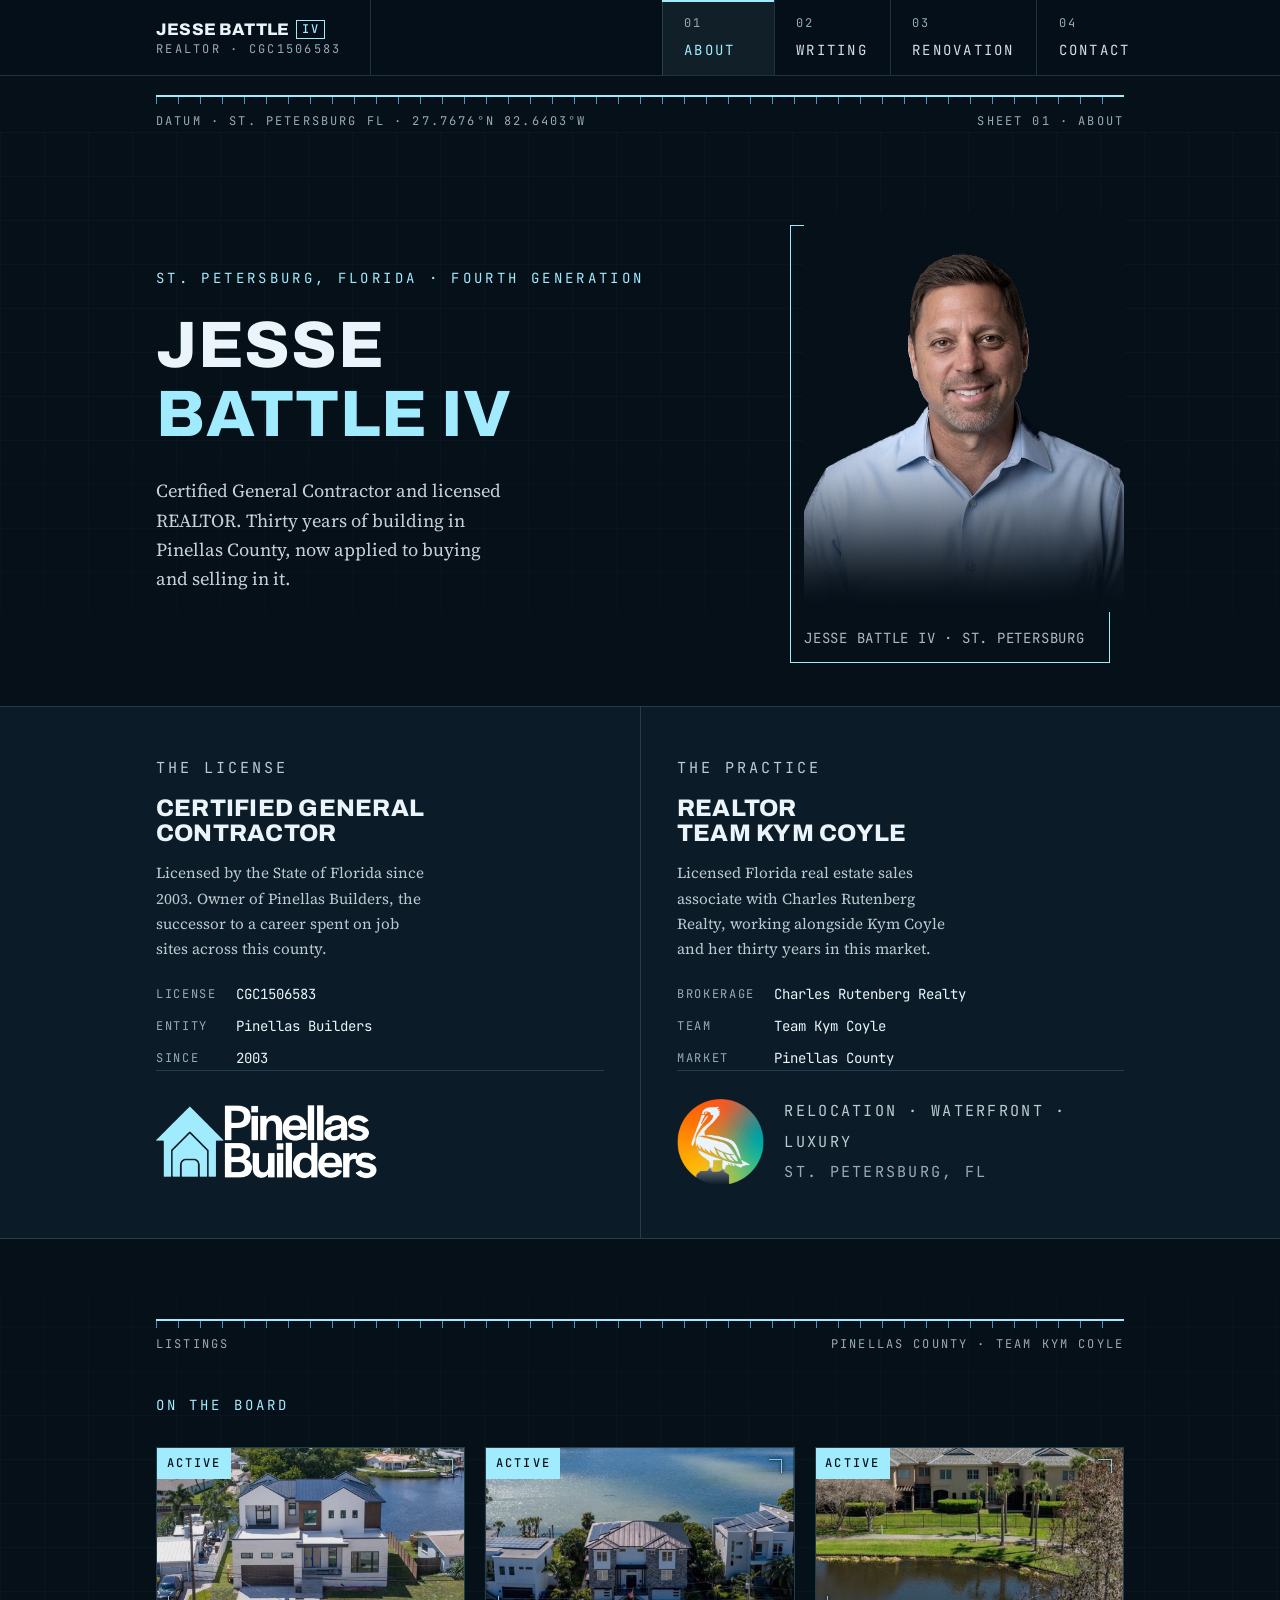
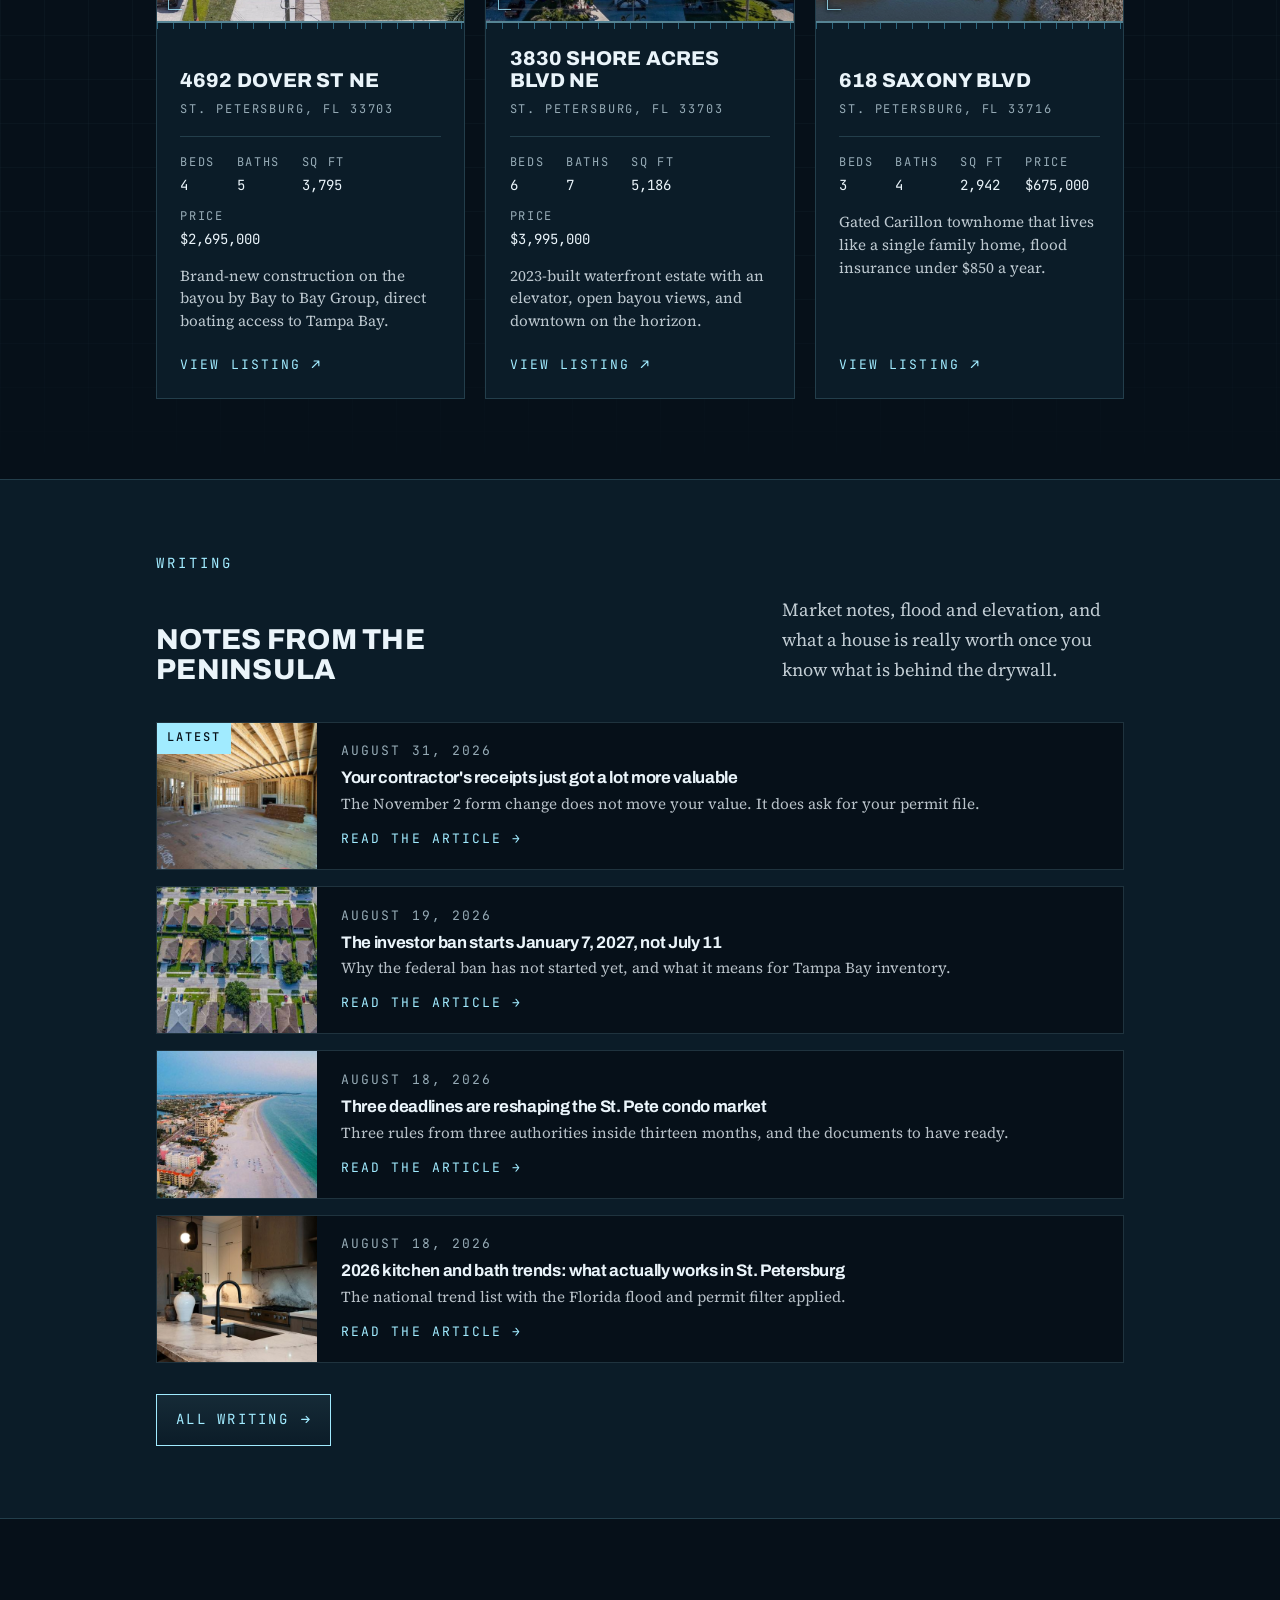
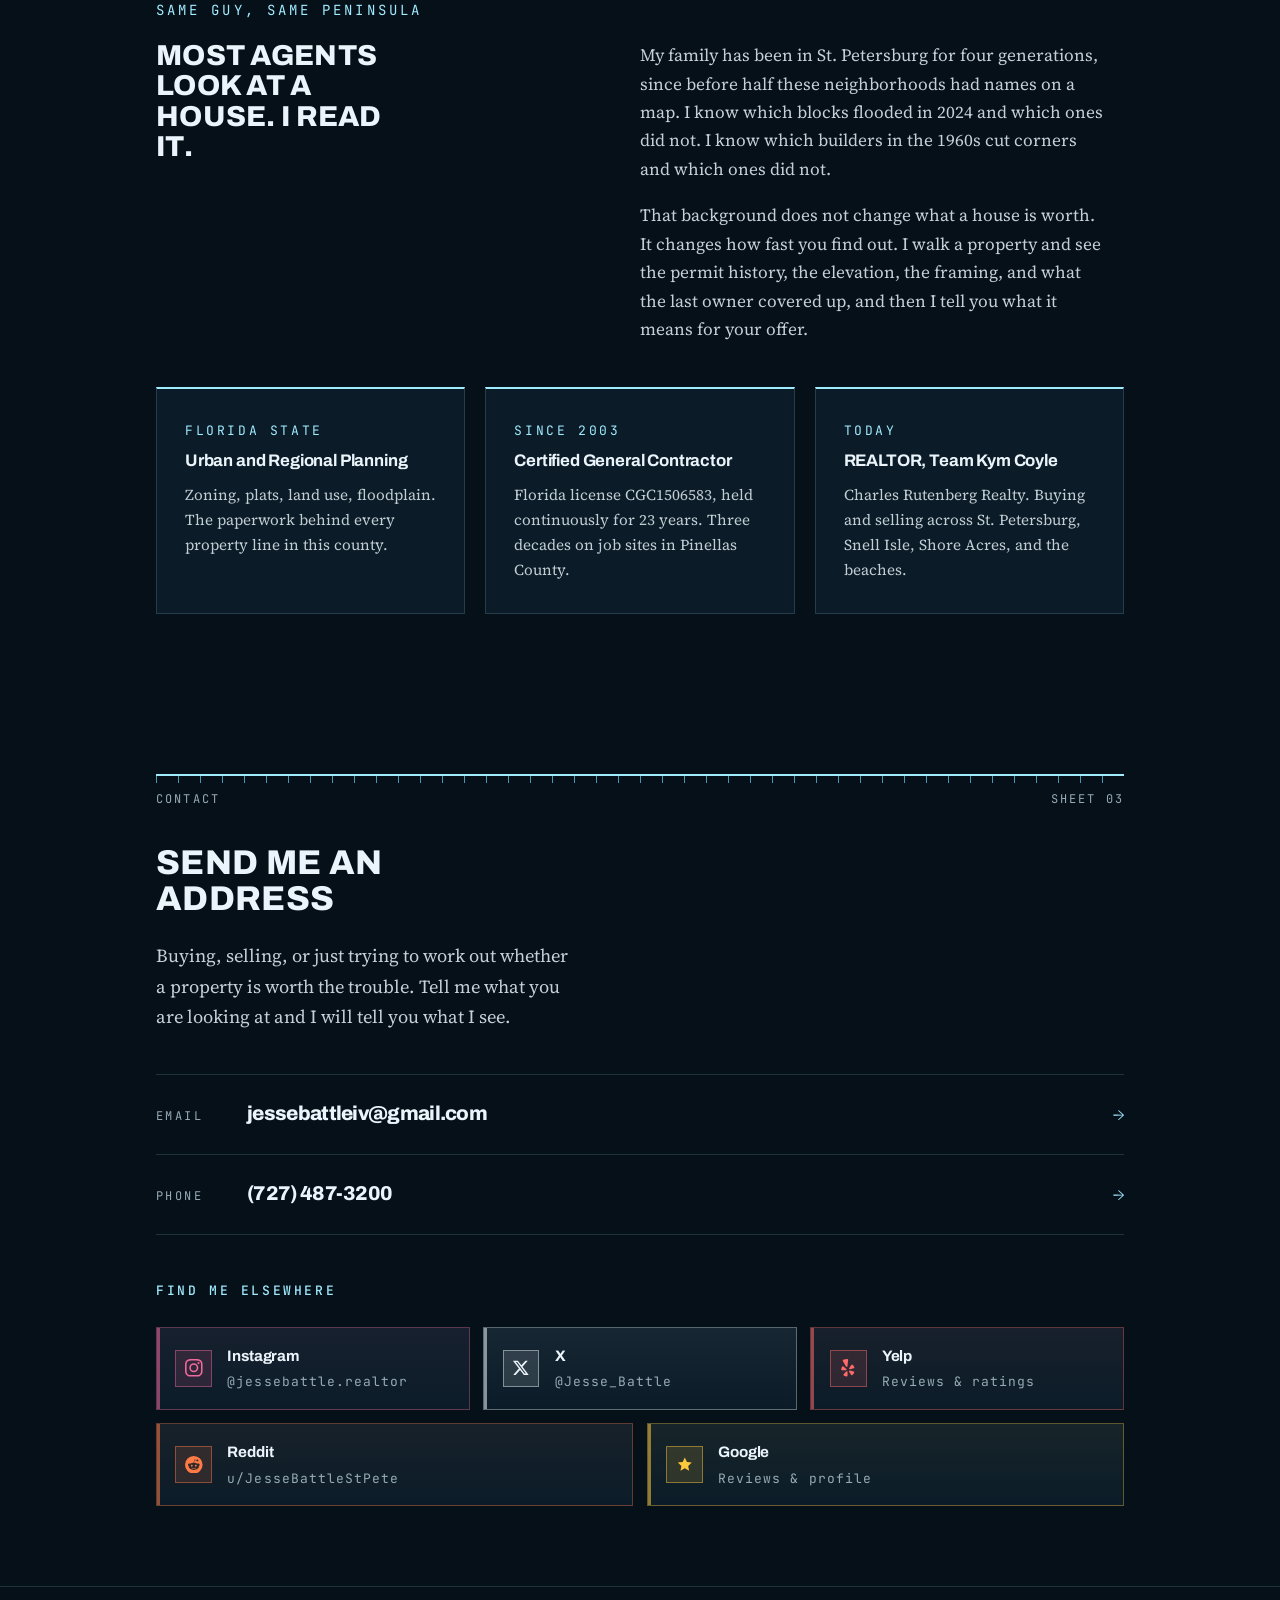
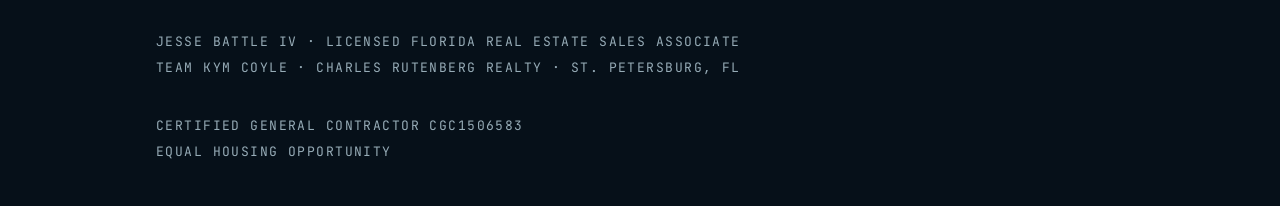
==== index.html @ a898dce4 "Structured data across the site, and a real outline on the renovation page Audit first. Before this:" ====
<!DOCTYPE html>
<html lang="en">
<head>
<meta charset="utf-8">
<meta name="viewport" content="width=device-width, initial-scale=1">
<title>Jesse Battle IV | St. Petersburg, Florida</title>
<meta name="description" content="Jesse Battle IV. Certified General Contractor CGC1506583 and licensed REALTOR with Team Kym Coyle at Charles Rutenberg Realty. Owner, Pinellas Builders. Fourth-generation St. Petersburg.">
<!-- Pinellas Builders house mark, wordmark dropped: it cannot read at 16px. -->
<link rel="icon" href="/favicon.ico" sizes="any">
<link rel="icon" type="image/png" href="/favicon-32.png" sizes="32x32">
<link rel="apple-touch-icon" href="/apple-touch-icon.png">
<link rel="preconnect" href="https://fonts.googleapis.com">
<link rel="preconnect" href="https://fonts.gstatic.com" crossorigin>
<link rel="stylesheet" href="style.css">
<link href="https://fonts.googleapis.com/css2?family=Archivo:wdth,wght@62..125,400..900&family=JetBrains+Mono:wght@400;500&family=Source+Serif+4:opsz,wght@8..60,400;8..60,600&display=swap" rel="stylesheet">
<link rel="canonical" href="https://jessebattle.com/">
<meta property="og:type" content="profile">
<meta property="og:title" content="Jesse Battle IV | St. Petersburg, Florida">
<meta property="og:description" content="Certified General Contractor CGC1506583 since 2003 and licensed REALTOR with Team Kym Coyle at Charles Rutenberg Realty. Fourth-generation St. Petersburg.">
<meta property="og:url" content="https://jessebattle.com/">
<meta property="og:image" content="https://jessebattle.com/social-home.jpg">
<meta name="twitter:card" content="summary_large_image">
<meta name="twitter:site" content="@Jesse_Battle">
<meta name="twitter:creator" content="@Jesse_Battle">
<meta name="twitter:title" content="Jesse Battle IV | St. Petersburg, Florida">
<meta name="twitter:description" content="Certified General Contractor CGC1506583 since 2003 and licensed REALTOR with Team Kym Coyle at Charles Rutenberg Realty. Fourth-generation St. Petersburg.">
<meta name="twitter:image" content="https://jessebattle.com/social-home.jpg">
<meta name="twitter:image:alt" content="Jesse Battle IV, smiling, in a light blue open-collar shirt against a plain grey studio backdrop.">
<script type="application/ld+json">
{
  "@context": "https://schema.org",
  "@graph": [
    {
      "@type": "Person",
      "@id": "https://jessebattle.com/#jesse",
      "name": "Jesse Battle IV",
      "jobTitle": [
        "REALTOR",
        "Certified General Contractor"
      ],
      "url": "https://jessebattle.com/",
      "image": "https://jessebattle.com/headshot.jpg",
      "email": "jessebattleiv@gmail.com",
      "telephone": "(727) 487-3200",
      "address": {
        "@type": "PostalAddress",
        "addressLocality": "St. Petersburg",
        "addressRegion": "FL",
        "addressCountry": "US"
      },
      "alumniOf": {
        "@type": "CollegeOrUniversity",
        "name": "Florida State University"
      },
      "hasCredential": {
        "@type": "EducationalOccupationalCredential",
        "credentialCategory": "Certified General Contractor",
        "identifier": "CGC1506583",
        "recognizedBy": {
          "@type": "GovernmentOrganization",
          "name": "Florida Department of Business and Professional Regulation"
        }
      },
      "worksFor": {
        "@id": "https://jessebattle.com/#practice"
      },
      "owns": {
        "@id": "https://jessebattle.com/#pinellasbuilders"
      },
      "sameAs": [
        "https://x.com/Jesse_Battle",
        "https://www.instagram.com/jessebattle.realtor/",
        "https://www.yelp.com/biz/jesse-battle-charles-rutenberg-realty-st-petersburg",
        "https://www.reddit.com/user/JesseBattleStPete/"
      ],
      "knowsAbout": [
        "Pinellas County residential real estate",
        "St. Petersburg Florida waterfront property",
        "FEMA flood zones and elevation certificates",
        "Florida floodplain ordinance and substantial improvement",
        "residential construction and permit history"
      ]
    },
    {
      "@type": "RealEstateAgent",
      "@id": "https://jessebattle.com/#practice",
      "name": "Team Kym Coyle at Charles Rutenberg Realty",
      "url": "https://kymcoyle.com/",
      "address": {
        "@type": "PostalAddress",
        "addressLocality": "St. Petersburg",
        "addressRegion": "FL",
        "addressCountry": "US"
      },
      "areaServed": [
        {
          "@type": "AdministrativeArea",
          "name": "Pinellas County, Florida"
        },
        {
          "@type": "City",
          "name": "St. Petersburg, Florida"
        },
        {
          "@type": "City",
          "name": "St. Pete Beach, Florida"
        }
      ],
      "employee": {
        "@id": "https://jessebattle.com/#jesse"
      }
    },
    {
      "@type": "GeneralContractor",
      "@id": "https://jessebattle.com/#pinellasbuilders",
      "name": "Pinellas Builders",
      "address": {
        "@type": "PostalAddress",
        "addressLocality": "St. Petersburg",
        "addressRegion": "FL",
        "addressCountry": "US"
      },
      "areaServed": [
        {
          "@type": "AdministrativeArea",
          "name": "Pinellas County, Florida"
        },
        {
          "@type": "City",
          "name": "St. Petersburg, Florida"
        },
        {
          "@type": "City",
          "name": "St. Pete Beach, Florida"
        }
      ],
      "founder": {
        "@id": "https://jessebattle.com/#jesse"
      }
    },
    {
      "@type": "WebSite",
      "@id": "https://jessebattle.com/#website",
      "url": "https://jessebattle.com/",
      "name": "Jesse Battle IV",
      "publisher": {
        "@id": "https://jessebattle.com/#jesse"
      },
      "inLanguage": "en-US"
    },
    {
      "@type": "BreadcrumbList",
      "itemListElement": [
        {
          "@type": "ListItem",
          "position": 1,
          "name": "Home",
          "item": "https://jessebattle.com/"
        }
      ]
    }
  ]
}
</script>
</head>
<body class="home">

<nav>
  <div class="wrap">
    <a class="tb-brand" href="/"><span class="nm">Jesse Battle<span class="iv">IV</span></span><span class="sub">REALTOR &middot; CGC1506583</span></a>
    <ul class="tb-links">
      <li><a href="/" aria-current="page"><span class="n">01</span><span class="t">About</span></a></li>
      <li><a href="/blog/"><span class="n">02</span><span class="t">Writing</span></a></li>
      <li><a href="/renovation"><span class="n">03</span><span class="t">Renovation</span></a></li>
      <li><a href="/#contact"><span class="n">04</span><span class="t">Contact</span></a></li>
    </ul>
  </div>
</nav>
<div class="wrap datum-strip"><div class="datum"></div>
  <div class="datum-lab"><span>Datum &middot; St. Petersburg FL &middot; 27.7676&deg;N 82.6403&deg;W</span><span>Sheet 01 &middot; About</span></div>
</div>

<header id="top">
  <div class="grid-bg"></div>

  <div class="wrap">
    <div>
      <p class="eyebrow">St. Petersburg, Florida &middot; Fourth Generation</p>
      <h1>Jesse<span class="last">Battle IV</span></h1>
      <p class="kicker">Certified General Contractor and licensed REALTOR. Thirty years of building in Pinellas County, now applied to buying and selling in it.</p>
    </div>

    <!-- HEADSHOT: drop headshot.jpg in this folder -->
    <figure class="portrait">
      <img src="headshot.jpg" alt="Jesse Battle IV">
      <figcaption>Jesse Battle IV &middot; St. Petersburg</figcaption>
    </figure>
  </div>
</header>

<div class="hats">
  <div class="wrap">

    <div class="hat">
      <p class="hat-num">The License</p>
      <h2>Certified General<br>Contractor</h2>
      <p>Licensed by the State of Florida since 2003. Owner of Pinellas Builders, the successor to a career spent on job sites across this county.</p>
      <dl>
        <dt>License</dt><dd>CGC1506583</dd>
        <dt>Entity</dt><dd>Pinellas Builders</dd>
        <dt>Since</dt><dd>2003</dd>
      </dl>
      <div class="entity-mark">
        <img src="pb-logo.png" alt="Pinellas Builders">
      </div>
    </div>

    <div class="hat">
      <p class="hat-num">The Practice</p>
      <h2>REALTOR<br>Team Kym Coyle</h2>
      <p>Licensed Florida real estate sales associate with Charles Rutenberg Realty, working alongside Kym Coyle and her thirty years in this market.</p>
      <dl>
        <dt>Brokerage</dt><dd>Charles Rutenberg Realty</dd>
        <dt>Team</dt><dd>Team Kym Coyle</dd>
        <dt>Market</dt><dd>Pinellas County</dd>
      </dl>
      <div class="practice-mark">
        <img src="pelican.png" alt="Jesse Battle IV, St. Petersburg real estate">
        <p class="specialties">
          <span>Relocation &middot; Waterfront &middot; Luxury</span>
          <span>St. Petersburg, FL</span>
        </p>
      </div>
    </div>

  </div>
</div>

<section id="listings">
  <div class="board-bg" aria-hidden="true"></div>
  <div class="wrap">
    <div class="datum"></div>
    <div class="datum-lab"><span>Listings</span><span>Pinellas County &middot; Team Kym Coyle</span></div>

    <p class="sec-label">On the Board</p>

    <!-- ===== FEATURED LISTINGS. Status tag per sheet: st-active / st-pending / st-sold. ===== -->
    <ul class="sheet-row">
      <li>
        <a class="sheet" href="https://kymcoyle.com/properties/4692-dover-st-ne-st-petersburg-fl-us-33703-mfrtb8493836" target="_blank" rel="noopener noreferrer">
          <div class="sheet-shot">
            <span class="sheet-status st-active">Active</span>
            <img src="img/listings/dover.jpg" width="1024" height="576" alt="Aerial view of a new two-story white and wood home on a St. Petersburg bayou canal" loading="lazy" decoding="async">
          </div>
          <div class="sheet-datum" aria-hidden="true"></div>
          <div class="sheet-body">
            <h4 class="sheet-addr">4692 Dover St NE</h4>
            <p class="sheet-city">St. Petersburg, FL 33703</p>
            <dl class="sheet-spec">
              <div><dt>Beds</dt><dd>4</dd></div>
              <div><dt>Baths</dt><dd>5</dd></div>
              <div><dt>Sq Ft</dt><dd>3,795</dd></div>
              <div><dt>Price</dt><dd>$2,695,000</dd></div>
            </dl>
            <p class="sheet-blurb">Brand-new construction on the bayou by Bay to Bay Group, direct boating access to Tampa Bay.</p>
            <span class="sheet-more">View Listing <svg class="ext" viewBox="0 0 16 16" aria-hidden="true" focusable="false"><path d="M6 3h7v7M13 3 3.5 12.5"/></svg><span class="vh">(opens on kymcoyle.com in a new tab)</span></span>
          </div>
        </a>
      </li>

      <li>
        <a class="sheet" href="https://kymcoyle.com/properties/3830-shore-acres-blvd-ne-st-petersburg-fl-us-33703-mfrtb8472930" target="_blank" rel="noopener noreferrer">
          <div class="sheet-shot">
            <span class="sheet-status st-active">Active</span>
            <img src="img/listings/shore-acres-blvd.jpg" width="1024" height="576" alt="Aerial view of a two-story waterfront home on the open bayou with the downtown St. Petersburg skyline behind it" loading="lazy" decoding="async">
          </div>
          <div class="sheet-datum" aria-hidden="true"></div>
          <div class="sheet-body">
            <h4 class="sheet-addr">3830 Shore Acres Blvd NE</h4>
            <p class="sheet-city">St. Petersburg, FL 33703</p>
            <dl class="sheet-spec">
              <div><dt>Beds</dt><dd>6</dd></div>
              <div><dt>Baths</dt><dd>7</dd></div>
              <div><dt>Sq Ft</dt><dd>5,186</dd></div>
              <div><dt>Price</dt><dd>$3,995,000</dd></div>
            </dl>
            <p class="sheet-blurb">2023-built waterfront estate with an elevator, open bayou views, and downtown on the horizon.</p>
            <span class="sheet-more">View Listing <svg class="ext" viewBox="0 0 16 16" aria-hidden="true" focusable="false"><path d="M6 3h7v7M13 3 3.5 12.5"/></svg><span class="vh">(opens on kymcoyle.com in a new tab)</span></span>
          </div>
        </a>
      </li>

      <li>
        <a class="sheet" href="https://kymcoyle.com/properties/648-saxony-blvd-st-petersburg-fl-us-33716-mfrtb8485666" target="_blank" rel="noopener noreferrer">
          <div class="sheet-shot">
            <span class="sheet-status st-active">Active</span>
            <img src="img/listings/saxony.jpg" width="1024" height="576" alt="Aerial view of tile-roofed townhomes in a gated Carillon community beside a lake with a fountain" loading="lazy" decoding="async">
          </div>
          <div class="sheet-datum" aria-hidden="true"></div>
          <div class="sheet-body">
            <!-- 618 is the correct street number, confirmed with the listing agent.
                 The 648 in the kymcoyle.com slug and page title is their typo; the
                 648 URL is the one that resolves, so the link keeps it on purpose.
                 Do not "fix" one to match the other. -->
            <h4 class="sheet-addr">618 Saxony Blvd</h4>
            <p class="sheet-city">St. Petersburg, FL 33716</p>
            <dl class="sheet-spec">
              <div><dt>Beds</dt><dd>3</dd></div>
              <div><dt>Baths</dt><dd>4</dd></div>
              <div><dt>Sq Ft</dt><dd>2,942</dd></div>
              <div><dt>Price</dt><dd>$675,000</dd></div>
            </dl>
            <p class="sheet-blurb">Gated Carillon townhome that lives like a single family home, flood insurance under $850 a year.</p>
            <span class="sheet-more">View Listing <svg class="ext" viewBox="0 0 16 16" aria-hidden="true" focusable="false"><path d="M6 3h7v7M13 3 3.5 12.5"/></svg><span class="vh">(opens on kymcoyle.com in a new tab)</span></span>
          </div>
        </a>
      </li>
    </ul>
    <!-- ===== END FEATURED LISTINGS ===== -->
  </div>
</section>

<div class="writing-feature">
  <section class="writing-sec">
    <div class="wrap">
      <p class="sec-label">Writing</p>
      <div class="writing-head">
        <h3>Notes from the peninsula</h3>
        <p class="deck">Market notes, flood and elevation, and what a house is really worth once you know what is behind the drywall.</p>
      </div>

      <!-- ===== FOUR MOST RECENT POSTS, NEWEST FIRST. See HOW-TO-POST.md ===== -->
      <ul class="post-strip">

        <li>
          <a class="compact-card" href="blog/2026-uad-3-6-appraisal-changes-pinellas">
            <div class="shot">
              <span class="badge">Latest</span>
              <img src="blog/img/thumb-uad-3-6-framing.jpg" width="480" height="384" alt="Interior framing of a home under construction with studs and floor joists exposed">
            </div>
            <div class="meta">
              <time datetime="2026-08-31">August 31, 2026</time>
              <h4>Your contractor's receipts just got a lot more valuable</h4>
              <p>The November 2 form change does not move your value. It does ask for your permit file.</p>
              <span class="more">Read the article &rarr;</span>
            </div>
          </a>
        </li>

        <li>
          <a class="compact-card" href="blog/2026-institutional-investor-ban-tampa-bay">
            <div class="shot">
              <img src="blog/img/thumb-florida-subdivision.jpg" width="480" height="384" alt="Aerial view of a Florida single-family subdivision">
            </div>
            <div class="meta">
              <time datetime="2026-08-19">August 19, 2026</time>
              <h4>The investor ban starts January 7, 2027, not July 11</h4>
              <p>Why the federal ban has not started yet, and what it means for Tampa Bay inventory.</p>
              <span class="more">Read the article &rarr;</span>
            </div>
          </a>
        </li>

        <li>
          <a class="compact-card" href="blog/2026-st-pete-condo-deadlines">
            <div class="shot">
              <img src="blog/img/thumb-st-pete-beach-condos.jpg" width="480" height="384" alt="Condominium buildings along St. Pete Beach at dusk">
            </div>
            <div class="meta">
              <time datetime="2026-08-18">August 18, 2026</time>
              <h4>Three deadlines are reshaping the St. Pete condo market</h4>
              <p>Three rules from three authorities inside thirteen months, and the documents to have ready.</p>
              <span class="more">Read the article &rarr;</span>
            </div>
          </a>
        </li>

        <li>
          <a class="compact-card" href="blog/2026-kitchen-bath-trends-st-pete">
            <div class="shot">
              <img src="blog/img/thumb-quartzite-kitchen.jpg" width="480" height="384" alt="Quartzite island and full-height backsplash in a white oak kitchen">
            </div>
            <div class="meta">
              <time datetime="2026-08-18">August 18, 2026</time>
              <h4>2026 kitchen and bath trends: what actually works in St. Petersburg</h4>
              <p>The national trend list with the Florida flood and permit filter applied.</p>
              <span class="more">Read the article &rarr;</span>
            </div>
          </a>
        </li>

      </ul>
      <!-- ===== END POST STRIP ===== -->

      <a class="writing-btn" href="blog/">
        All Writing
        <svg class="arw" viewBox="0 0 16 16" aria-hidden="true" focusable="false"><path d="M2.5 8h11M9 3.5 13.5 8 9 12.5"/></svg>
      </a>
    </div>
  </section>
</div>

<section id="story">
  <div class="wrap">
    <p class="sec-label">Same Guy, Same Peninsula</p>
    <div class="story-grid">
      <h3 class="big">Most agents look at a house. I read it.</h3>
      <div class="body-col">
      <p>My family has been in St. Petersburg for four generations, since before half these neighborhoods had names on a map. I know which blocks flooded in 2024 and which ones did not. I know which builders in the 1960s cut corners and which ones did not.</p>
      <p>That background does not change what a house is worth. It changes how fast you find out. I walk a property and see the permit history, the elevation, the framing, and what the last owner covered up, and then I tell you what it means for your offer.</p>
      </div>
    </div>

    <div class="creds">

      <div class="cred-card">
        <span class="yr">Florida State</span>
        <h4>Urban and Regional Planning</h4>
        <p>Zoning, plats, land use, floodplain. The paperwork behind every property line in this county.</p>
      </div>

      <div class="cred-card">
        <span class="yr">Since 2003</span>
        <h4>Certified General Contractor</h4>
        <p>Florida license CGC1506583, held continuously for 23 years. Three decades on job sites in Pinellas County.</p>
      </div>

      <div class="cred-card">
        <span class="yr">Today</span>
        <h4>REALTOR, Team Kym Coyle</h4>
        <p>Charles Rutenberg Realty. Buying and selling across St. Petersburg, Snell Isle, Shore Acres, and the beaches.</p>
      </div>

    </div>
  </div>
</section>

<section id="contact">
  <div class="wrap">
    <div class="datum"></div>
    <div class="datum-lab"><span>Contact</span><span>Sheet 03</span></div>

    <h2 class="close-h">Send me an address</h2>
    <p class="close-deck">Buying, selling, or just trying to work out whether a property is worth the
    trouble. Tell me what you are looking at and I will tell you what I see.</p>

    <div class="contact-stations">
      <a class="station" href="mailto:jessebattleiv@gmail.com">
        <span class="lab">Email</span><span class="val">jessebattleiv@gmail.com</span><span class="arw">&rarr;</span>
      </a>
      <a class="station" href="tel:+17274873200">
        <span class="lab">Phone</span><span class="val">(727) 487-3200</span><span class="arw">&rarr;</span>
      </a>
    </div>

    <h3 class="soc-h">Find me elsewhere</h3>
    <div class="social-grid">
        <a class="slink s-ig" href="https://www.instagram.com/jessebattle.realtor/" target="_blank" rel="me noopener">
          <span class="sicon"><svg viewBox="0 0 24 24" aria-hidden="true"><path d="M12 2.16c3.2 0 3.58.01 4.85.07 1.17.05 1.8.25 2.23.41.56.22.96.48 1.38.9.42.42.68.82.9 1.38.16.42.36 1.06.41 2.23.06 1.27.07 1.65.07 4.85s-.01 3.58-.07 4.85c-.05 1.17-.25 1.8-.41 2.23-.22.56-.48.96-.9 1.38-.42.42-.82.68-1.38.9-.42.16-1.06.36-2.23.41-1.27.06-1.65.07-4.85.07s-3.58-.01-4.85-.07c-1.17-.05-1.8-.25-2.23-.41-.56-.22-.96-.48-1.38-.9-.42-.42-.68-.82-.9-1.38-.16-.42-.36-1.06-.41-2.23C2.17 15.58 2.16 15.2 2.16 12s.01-3.58.07-4.85c.05-1.17.25-1.8.41-2.23.22-.56.48-.96.9-1.38.42-.42.82-.68 1.38-.9.42-.16 1.06-.36 2.23-.41C8.42 2.17 8.8 2.16 12 2.16M12 0C8.74 0 8.33.01 7.05.07 5.78.13 4.9.33 4.14.63c-.79.31-1.46.72-2.13 1.38C1.35 2.68.94 3.35.63 4.14.33 4.9.13 5.78.07 7.05.01 8.33 0 8.74 0 12s.01 3.67.07 4.95c.06 1.27.26 2.15.56 2.91.31.79.72 1.46 1.38 2.13.67.66 1.34 1.07 2.13 1.38.76.3 1.64.5 2.91.56C8.33 23.99 8.74 24 12 24s3.67-.01 4.95-.07c1.27-.06 2.15-.26 2.91-.56.79-.31 1.46-.72 2.13-1.38.66-.67 1.07-1.34 1.38-2.13.3-.76.5-1.64.56-2.91.06-1.28.07-1.69.07-4.95s-.01-3.67-.07-4.95c-.06-1.27-.26-2.15-.56-2.91-.31-.79-.72-1.46-1.38-2.13C21.32 1.35 20.65.94 19.86.63 19.1.33 18.22.13 16.95.07 15.67.01 15.26 0 12 0z"/><path d="M12 5.84A6.16 6.16 0 1 0 18.16 12 6.16 6.16 0 0 0 12 5.84zM12 16a4 4 0 1 1 4-4 4 4 0 0 1-4 4z"/><circle cx="18.41" cy="5.59" r="1.44"/></svg></span>
          <span class="stext"><strong>Instagram</strong><em>@jessebattle.realtor</em></span>
        </a>
        <a class="slink s-x" href="https://x.com/Jesse_Battle" target="_blank" rel="me noopener">
          <span class="sicon"><svg viewBox="0 0 24 24" aria-hidden="true"><path d="M18.24 2.25h3.31l-7.23 8.26 8.5 11.24h-6.65l-5.21-6.82-5.96 6.82H1.69l7.73-8.84L1.25 2.25h6.82l4.71 6.23zm-1.16 17.52h1.83L7.08 4.13H5.11z"/></svg></span>
          <span class="stext"><strong>X</strong><em>@Jesse_Battle</em></span>
        </a>
        <a class="slink s-yelp" href="https://www.yelp.com/biz/jesse-battle-charles-rutenberg-realty-st-petersburg" target="_blank" rel="me noopener">
          <span class="sicon"><svg viewBox="0 0 24 24" aria-hidden="true"><path d="M20.16 12.594l-4.995 1.433c-.96.276-1.74-.8-1.176-1.63l2.905-4.308a1.072 1.072 0 011.596-.206 9.194 9.194 0 012.364 3.252 1.073 1.073 0 01-.694 1.459zm-5.155 3.156l4.997 1.433c.63.181.94.9.65 1.489a9.208 9.208 0 01-2.373 3.248 1.073 1.073 0 01-1.596-.207l-2.9-4.312c-.564-.83.253-1.906 1.222-1.65zm-3.352 1.933l.005 5.198c0 .657-.577 1.163-1.225 1.074a9.196 9.196 0 01-3.848-1.398 1.073 1.073 0 01-.209-1.597l3.32-3.986c.66-.792 1.957-.324 1.957.709zM9.997 13.55c.83.563.353 1.86-.68 1.86l-5.199-.005a1.073 1.073 0 01-1.074-1.226 9.196 9.196 0 011.4-3.847 1.073 1.073 0 011.596-.208l3.957 3.426zM11.44.011c.657 0 1.163.577 1.074 1.225L11.51 9.79c-.145 1.06-1.575 1.32-2.087.38L5.29 2.62a1.073 1.073 0 01.484-1.522A15.32 15.32 0 0111.44.011z"/></svg></span>
          <span class="stext"><strong>Yelp</strong><em>Reviews &amp; ratings</em></span>
        </a>
        <a class="slink s-reddit" href="https://www.reddit.com/user/JesseBattleStPete/" target="_blank" rel="me noopener">
          <span class="sicon"><svg viewBox="0 0 24 24" aria-hidden="true"><path d="M12 0A12 12 0 000 12a12 12 0 0012 12 12 12 0 0012-12A12 12 0 0012 0zm5.01 4.744c.688 0 1.25.561 1.25 1.249a1.25 1.25 0 01-2.498.056l-2.597-.547-.8 3.747c1.824.07 3.48.632 4.674 1.488.308-.309.73-.491 1.207-.491.968 0 1.754.786 1.754 1.754 0 .716-.435 1.333-1.01 1.614a3.111 3.111 0 01.042.52c0 2.694-3.13 4.87-6.993 4.87-3.865 0-6.994-2.176-6.994-4.87 0-.183.015-.366.043-.534A1.748 1.748 0 014.028 12c0-.968.786-1.754 1.754-1.754.463 0 .898.196 1.207.49 1.207-.883 2.878-1.43 4.744-1.487l.885-4.182a.342.342 0 01.14-.197.35.35 0 01.238-.042l2.906.617a1.214 1.214 0 011.108-.701zM9.25 12C8.561 12 8 12.562 8 13.25c0 .687.561 1.248 1.25 1.248.687 0 1.248-.561 1.248-1.249 0-.688-.561-1.249-1.249-1.249zm5.5 0c-.687 0-1.248.561-1.248 1.25 0 .687.561 1.248 1.249 1.248.688 0 1.249-.561 1.249-1.249 0-.688-.562-1.249-1.25-1.249zm-5.466 3.99a.327.327 0 00-.231.094.33.33 0 000 .463c.842.842 2.484.913 2.961.913.477 0 2.105-.056 2.961-.913a.361.361 0 00.029-.463.33.33 0 00-.464 0c-.547.533-1.684.73-2.512.73-.828 0-1.979-.196-2.512-.73a.326.326 0 00-.232-.095z"/></svg></span>
          <span class="stext"><strong>Reddit</strong><em>u/JesseBattleStPete</em></span>
        </a>
        <a class="slink s-google" href="https://www.google.com/search?sca_esv=5dcec58ab3c3b762&amp;sxsrf=APpeQnv1Jjs673H5n6Td_lzu52m-Fs_aeQ%3A1787079571487&amp;q=Jesse%20Battle%20IV%2C%20REALTOR%C2%AE&amp;stick=H4sIAAAAAAAAAONgU1IxqDAyMElMMTYyNkw1NDUxNzS3MqhIMzNPNjROsTBONkxLTTNaxCrllVpcnKrglFhSkpOq4BmmoxDk6ugT4h90aB0AbNglu0UAAAA&amp;mat=Ccwub0prSMkC" target="_blank" rel="me noopener">
          <span class="sicon"><svg viewBox="0 0 24 24" aria-hidden="true"><path d="M12 2l2.9 6.26 6.6.72-4.9 4.5 1.35 6.52L12 16.72 6.05 20l1.35-6.52-4.9-4.5 6.6-.72z"/></svg></span>
          <span class="stext"><strong>Google</strong><em>Reviews &amp; profile</em></span>
        </a>
      </div>

  </div>
</section>

<footer>
  <div class="wrap">
    <div>
      Jesse Battle IV &middot; Licensed Florida Real Estate Sales Associate<br>
      Team Kym Coyle &middot; Charles Rutenberg Realty &middot; St. Petersburg, FL
    </div>
    <div>
      Certified General Contractor CGC1506583<br>
      Equal Housing Opportunity
    </div>
  </div>
</footer>

</body>
</html>
---- style.css ----
:root{
  --ink:#061019;
  --ink-2:#0B1C28;
  --pb:#A1EBFF;
  --pb-mid:#4FB0D4;
  --paper:#EAF4FA;
  --slate:#96ABB6;
  --hair:rgba(161,235,255,.16);

  /* ---- TYPE SCALE (single source of truth — see HANDOFF.md) ---- */
  --d1:clamp(2.4rem,6.2vw,4.1rem);  /* 38-66px  hero display: homepage name, renovation hero line */
  --d2:clamp(1.75rem,3.6vw,2.15rem);/* 28-34px  page titles, closing headline */
  --d3:clamp(1.5rem,3vw,1.8rem);    /* 24-29px  section heads */
  --h1:1.5rem; --h2:1.25rem; --h3:1.05rem;
  --lead:1.15rem; --base:1.075rem; --small:.95rem; --xsmall:.875rem;
  --l1:.875rem; --l2:.8125rem; --l3:.75rem;

}
*{box-sizing:border-box;margin:0;padding:0}
html{scroll-behavior:smooth;-webkit-text-size-adjust:100%}
body{
  background:var(--ink);color:var(--paper);
  font-family:'Source Serif 4',Georgia,serif;
  font-size:var(--base);line-height:1.65;overflow-x:hidden;
}
.wrap{max-width:48rem;margin:0 auto;padding:0 1.75rem}

/* A caption is a caption regardless of which page it is on. This is the single
   definition; per-page rules set only position, spacing and alignment.
   Tracking is .055em rather than the label tier's .14em, because at 14px the
   wider mono glyphs sprawl at label tracking. */
figcaption{font-family:'JetBrains Mono',monospace;font-size:var(--l1);letter-spacing:.055em;
  text-transform:uppercase;color:rgba(234,244,250,.74);line-height:1.55}
img{display:block;max-width:100%}

/* ---- title block nav (identical on every page) ---- */
nav{position:sticky;top:0;z-index:50;background:rgba(6,16,25,.96);backdrop-filter:blur(10px);border-bottom:1px solid var(--hair)}
nav .wrap{max-width:64rem;display:flex;align-items:stretch;justify-content:space-between;padding-left:0;padding-right:0}
.tb-brand{display:flex;flex-direction:column;justify-content:center;gap:.28rem;padding:.85rem 1.75rem;border-right:1px solid var(--hair);text-decoration:none;min-width:0}
.tb-brand .nm{font-family:'Archivo',sans-serif;font-weight:800;font-size:var(--h3);letter-spacing:.01em;text-transform:uppercase;color:var(--paper);display:flex;align-items:center;gap:.45rem;line-height:1.05;transition:color .2s}
.tb-brand .iv{font-family:'JetBrains Mono',monospace;font-size:var(--l3);font-weight:500;letter-spacing:.1em;color:var(--pb);border:1px solid var(--pb);padding:.15rem .33rem;line-height:1}
.tb-brand .sub{font-family:'JetBrains Mono',monospace;font-size:var(--l3);letter-spacing:.19em;text-transform:uppercase;color:var(--slate);line-height:1}
.tb-brand:hover .nm{color:var(--pb)}
.tb-links{display:flex;list-style:none;margin-left:auto}
.tb-links li{display:flex}
.tb-links a{display:flex;flex-direction:column;justify-content:center;gap:.32rem;padding:.85rem 1.35rem;border-left:1px solid var(--hair);text-decoration:none;position:relative;min-width:7rem;transition:background .2s}
.tb-links a:hover{background:rgba(161,235,255,.05)}
.tb-links .n{font-family:'JetBrains Mono',monospace;font-size:var(--l3);letter-spacing:.16em;color:var(--slate)}
.tb-links .t{font-family:'JetBrains Mono',monospace;font-size:var(--l1);letter-spacing:.16em;text-transform:uppercase;color:rgba(234,244,250,.9)}
.tb-links a[aria-current]{background:rgba(161,235,255,.07)}
.tb-links a[aria-current]::before{content:"";position:absolute;left:-1px;right:0;top:0;height:2px;background:var(--pb)}
.tb-links a[aria-current] .t{color:var(--pb)}
.tb-links a:focus-visible,.tb-brand:focus-visible{outline:2px solid var(--pb);outline-offset:-3px}
@media(max-width:760px){
  nav .wrap{flex-direction:column}
  .tb-brand{border-right:0;border-bottom:1px solid var(--hair);flex-direction:row;align-items:center;justify-content:space-between;gap:1rem;padding:.8rem 1.35rem}
  .tb-links{width:100%}
  .tb-links li{flex:1}
  .tb-links a{flex:1;min-width:0;align-items:center;border-left:0;border-right:1px solid var(--hair);padding:.72rem .4rem}
  .tb-links li:last-child a{border-right:0}
}
@media(max-width:430px){
  /* keep the wordmark on one line; the credential label drops beneath it */
  .tb-brand{flex-direction:column;align-items:flex-start;gap:.35rem}
  .tb-brand .nm{white-space:nowrap}
}
@media(max-width:360px){
  /* four nav cells plus the longest label (Inspiration) overrun a 320px
     screen at the default label size; tighten both so the row still fits */
  .tb-links a{padding:.72rem .25rem}
  .tb-links .t{font-size:var(--l2);letter-spacing:.1em}
}

/* ---- datum: the page baseline ---- */
.datum{position:relative;height:0;border-top:2px solid var(--pb)}
.datum::after{content:"";position:absolute;left:0;right:0;top:0;height:7px;background:repeating-linear-gradient(90deg,var(--pb-mid) 0 1px,transparent 1px 22px);opacity:.85}
.datum-lab{display:flex;justify-content:space-between;gap:1rem;flex-wrap:wrap;padding-top:.9rem;font-family:'JetBrains Mono',monospace;font-size:var(--l3);letter-spacing:.18em;text-transform:uppercase;color:var(--slate)}
.datum-strip{padding-top:1.2rem}
@media(max-width:720px){
  /* Writing index only. On a phone the strip sits between the nav and the
     page head and pushes the first article card down by its full height.
     Scoped to the .writing body class, the same convention as .home on the
     index. The strip stays in the markup on every page; this hides it. */
  .writing .datum-strip{display:none}
}

/* ---- contact stations ---- */
.contact-stations{margin-top:2.6rem}
.station{display:grid;grid-template-columns:auto 1fr auto;gap:1.2rem;align-items:baseline;padding:1.6rem 0;border-bottom:1px solid var(--hair);text-decoration:none;color:inherit;transition:border-color .2s}
.station:first-of-type{border-top:1px solid var(--hair)}
.station:hover{border-color:var(--pb)}
.station:focus-visible{outline:2px solid var(--pb);outline-offset:3px}
.station .lab{font-family:'JetBrains Mono',monospace;font-size:var(--l3);letter-spacing:.2em;text-transform:uppercase;color:var(--slate);min-width:4.5rem}
.station .val{font-family:'Archivo',sans-serif;font-weight:800;font-size:var(--h2);letter-spacing:-.035em;color:var(--paper);word-break:break-word;line-height:1.05}
.station:hover .val{color:var(--pb)}
.station .arw{color:var(--pb);font-size:var(--h3)}
@media(max-width:620px){.station{grid-template-columns:1fr auto}.station .lab{grid-column:1/-1;margin-bottom:.35rem}}

/* ---- social cards: brand colour at rest ---- */
.social-grid{display:grid;grid-template-columns:repeat(6,1fr);gap:.85rem;margin-top:1.6rem}
/* 5 cards fill two complete rows: 3 across, then 2 across. No orphan card. */
.social-grid .slink{grid-column:span 2}
.social-grid .slink:nth-last-child(-n+2){grid-column:span 3}
@media(max-width:900px){.social-grid{grid-template-columns:repeat(2,1fr)}
  .social-grid .slink{grid-column:span 1}
  .social-grid .slink:nth-last-child(-n+2){grid-column:span 1}
  .social-grid .slink:last-child{grid-column:span 2}}
@media(max-width:560px){.social-grid{grid-template-columns:1fr}
  .social-grid .slink,.social-grid .slink:nth-last-child(-n+2),.social-grid .slink:last-child{grid-column:span 1}}
.slink{display:flex;align-items:center;gap:.95rem;padding:1rem 1.15rem;text-decoration:none;color:inherit;position:relative;overflow:hidden;
  border:1px solid color-mix(in srgb,var(--lit) 34%,transparent);
  background:linear-gradient(color-mix(in srgb,var(--lit) 5%,var(--ink-2)),var(--ink-2));
  transition:border-color .22s,transform .22s,background .22s}
.slink::before{content:"";position:absolute;left:0;top:0;bottom:0;width:3px;background:var(--lit);opacity:.55;transition:opacity .22s,width .22s}
.slink:hover{border-color:var(--lit);transform:translateY(-2px);background:linear-gradient(color-mix(in srgb,var(--lit) 12%,var(--ink-2)),var(--ink-2))}
.slink:hover::before{opacity:1;width:4px}
.slink:focus-visible{outline:2px solid var(--lit);outline-offset:3px}
.sicon{display:flex;align-items:center;justify-content:center;width:2.3rem;height:2.3rem;flex:none;
  border:1px solid color-mix(in srgb,var(--lit) 45%,transparent);
  background:color-mix(in srgb,var(--lit) 13%,transparent);transition:border-color .22s,background .22s}
.slink:hover .sicon{border-color:var(--lit);background:color-mix(in srgb,var(--lit) 26%,transparent)}
.sicon svg{width:1.1rem;height:1.1rem;fill:var(--lit);transition:fill .22s}
.stext{display:flex;flex-direction:column;gap:.15rem;min-width:0}
.stext strong{font-family:'Archivo',sans-serif;font-weight:700;font-size:var(--small);letter-spacing:-.01em;color:var(--paper)}
.slink:hover .stext strong{color:var(--lit)}
.stext em{font-family:'JetBrains Mono',monospace;font-style:normal;font-size:var(--l2);letter-spacing:.08em;color:var(--slate);white-space:nowrap;overflow:hidden;text-overflow:ellipsis}
/* --brand = true brand colour; --lit = adjusted to sit on #061019 without vibrating.
   Shared by the footer social cards (brand colour at rest) and the article share
   row (brand colour on hover only). Every --lit clears 7:1 on --ink and on the
   8% tint the share buttons paint on hover — the true brand blues do not, which
   is why Facebook and LinkedIn are lightened this far. */
.s-ig{--brand:#E1306C;--lit:#F2699B}
.s-x{--brand:#EAF4FA;--lit:#EAF4FA}
.s-yelp{--brand:#FF1A1A;--lit:#FF6B6B}
.s-reddit{--brand:#FF4500;--lit:#FF7A45}
.s-google{--brand:#F4B400;--lit:#FFC93C}
.s-fb{--brand:#1877F2;--lit:#7FB4FF}
.s-li{--brand:#0A66C2;--lit:#6FB6F0}
.s-em{--lit:#6FC4E4}
.s-copy{--lit:var(--pb)}

/* ---- article share row ---- */
/* Same family as the social cards, inverted: restrained at rest, brand on hover.
   Links work with JS off; Copy and the native sheet are unhidden by share.js. */
.share{border-top:1px solid var(--hair);margin-top:3rem;padding-top:1.5rem}
.share h3{font-family:'JetBrains Mono',monospace;font-size:var(--l2);letter-spacing:.2em;text-transform:uppercase;color:var(--pb);margin:0 0 1rem;font-weight:500}
.share-row{display:flex;flex-wrap:wrap;gap:.55rem}
.share-btn{display:inline-flex;align-items:center;gap:.55rem;padding:.6rem .8rem;
  font-family:'JetBrains Mono',monospace;font-size:var(--l2);letter-spacing:.14em;text-transform:uppercase;
  color:var(--slate);text-decoration:none;background:transparent;border:1px solid var(--hair);
  cursor:pointer;transition:color .2s,border-color .2s,background .2s,transform .2s}
.share-btn:hover{color:var(--lit,var(--pb));border-color:var(--lit,var(--pb));background:color-mix(in srgb,var(--lit,var(--pb)) 8%,transparent);transform:translateY(-1px)}
.share-btn:focus-visible{outline:2px solid var(--lit,var(--pb));outline-offset:3px}
.share-btn svg{width:.95rem;height:.95rem;flex:none;fill:currentColor}
.share-btn svg.st{fill:none;stroke:currentColor;stroke-width:1.8;stroke-linecap:round;stroke-linejoin:round}
.share-btn .ic-ok{display:none}
.share-btn.is-copied{color:var(--pb);border-color:var(--pb)}
.share-btn.is-copied .ic-ok{display:block}
.share-btn.is-copied .ic-link{display:none}
.share-native{width:100%;justify-content:center;padding:.85rem 1rem;color:var(--pb);border-color:var(--pb)}
/* An author `display` beats the UA stylesheet's [hidden]{display:none}, so the
   flex declarations above would render both of these regardless of the attribute.
   Class+attribute outranks the bare class, so no !important is needed. */
.share-btn[hidden],.share-row[hidden]{display:none}
@media(max-width:420px){.share-row{flex-direction:column;align-items:stretch}.share-btn{justify-content:center}}


.page-head{padding:2.4rem 0 1.8rem}
.wh h1{font-family:'Archivo',sans-serif;font-weight:800;font-size:var(--d2);line-height:1.05;letter-spacing:.01em;text-transform:uppercase;max-width:14ch}
.wh h1 span{color:var(--pb)}
.wh .deck{margin-top:1.6rem;max-width:46ch;color:rgba(234,244,250,.82);font-size:var(--lead)}
.wh-grid{display:grid;grid-template-columns:1.1fr .9fr;gap:3rem;align-items:start}
.wh .deck{margin-top:1.2rem}
.wh-map{margin:0}
.map-frame{position:relative;border:1px solid var(--hair);line-height:0;overflow:hidden}
.map-frame img{width:100%;height:auto;display:block}
.map-mark{position:absolute;width:2.4rem;height:2.4rem;transform:translate(-50%,-50%);pointer-events:none}
.map-mark svg{width:100%;height:100%;display:block}
.map-lab{position:absolute;transform:translate(-50%,-50%);font-family:'JetBrains Mono',monospace;
  font-size:var(--l3);letter-spacing:.16em;text-transform:uppercase;color:var(--paper);
  text-shadow:0 1px 4px rgba(6,16,25,.95),0 0 2px rgba(6,16,25,.9);pointer-events:none;white-space:nowrap;line-height:1}
.map-lab-key{color:var(--pb)}
.map-lab-vert{transform:translate(-50%,-50%) rotate(-90deg)}
.wh-map figcaption{margin-top:.8rem;text-align:right}
@media(max-width:860px){
  .wh-grid{grid-template-columns:1fr;gap:2.2rem}
  /* the peninsula map is desktop context; on a stacked layout it pushed the
     first article card a full screen down, so it comes out below 860px.
     Hiding the figure takes its caption with it. */
  .wh-map{display:none}
}
.eyebrow{font-family:'JetBrains Mono',monospace;font-size:var(--l1);letter-spacing:.24em;text-transform:uppercase;color:var(--pb);margin-bottom:1.2rem}
h1{font-family:'Archivo',sans-serif;font-weight:800;font-size:var(--d2);line-height:1.05;letter-spacing:.01em;text-transform:uppercase}
.page-head p{margin-top:1.4rem;max-width:46ch;color:rgba(234,244,250,.84)}

/* ---- post cards ---- */
.posts{list-style:none;padding:1.8rem 0 4rem;display:grid;gap:2rem}
.posts li{margin:0}
.posts a{display:grid;grid-template-columns:15rem 1fr;border:1px solid var(--hair);background:var(--ink-2);text-decoration:none;color:inherit;transition:border-color .2s}
.posts a:hover{border-color:var(--pb)}
.posts a:focus-visible{outline:2px solid var(--pb);outline-offset:4px}
.posts .shot{overflow:hidden;background:var(--ink);min-height:11rem}
.posts .shot img{width:100%;height:100%;object-fit:cover;display:block}
.posts .meta{padding:1.9rem}
.posts time{font-family:'JetBrains Mono',monospace;font-size:var(--l2);letter-spacing:.16em;text-transform:uppercase;color:var(--slate);display:block;margin-bottom:.75rem}
.posts h2{font-family:'Archivo',sans-serif;font-weight:700;font-size:var(--h2);letter-spacing:-.025em;line-height:1.18;margin:0 0 .75rem}
.posts a:hover h2{color:var(--pb)}
.posts p{color:rgba(234,244,250,.78);font-size:var(--small);max-width:60ch;margin-bottom:1.1rem}
.posts .more{font-family:'JetBrains Mono',monospace;font-size:var(--l2);letter-spacing:.16em;text-transform:uppercase;color:var(--pb)}
@media(max-width:720px){
  .posts a{grid-template-columns:1fr}
  .posts .shot{min-height:10rem}
  .posts .meta{padding:1.6rem}
}

.foot-social{padding:3rem 0;border-top:1px solid var(--hair)}
.foot-social .wrap{max-width:48rem}
.foot-social h2{font-family:'JetBrains Mono',monospace;font-size:var(--l2);letter-spacing:.2em;text-transform:uppercase;color:var(--pb);margin:0 0 .35rem;font-weight:500}
.foot-social p{font-size:var(--small);color:rgba(234,244,250,.72);margin:0}
.foot-social .social-grid{margin-top:1.6rem}

/* ---- article ---- */
article{padding:3rem 0 4rem}
.byline{display:flex;align-items:baseline;gap:.6rem;flex-wrap:wrap;font-family:'JetBrains Mono',monospace;font-size:var(--l2);letter-spacing:.14em;text-transform:uppercase;color:var(--slate);margin-bottom:1.8rem;padding-bottom:1.2rem;border-bottom:1px solid var(--hair)}
.byline strong{color:var(--paper);font-weight:500}
.byline .cred{color:var(--pb)}
.author-box{border:1px solid var(--hair);background:var(--ink-2);padding:1.6rem 1.75rem;margin-top:3rem}
.author-box h3{font-family:'JetBrains Mono',monospace;font-size:var(--l2);letter-spacing:.2em;text-transform:uppercase;color:var(--pb);margin:0 0 .8rem;font-weight:500}
.author-box p{font-size:var(--small);color:rgba(234,244,250,.82);margin-bottom:0}

article time{font-family:'JetBrains Mono',monospace;font-size:var(--l2);letter-spacing:.16em;text-transform:uppercase;color:var(--slate);display:block;margin-bottom:1.5rem}
article h2{font-family:'Archivo',sans-serif;font-weight:800;font-size:var(--h1);letter-spacing:.01em;text-transform:uppercase;margin:2.75rem 0 1rem;line-height:1.1}
article h3{font-family:'Archivo',sans-serif;font-weight:700;font-size:var(--h3);margin:2rem 0 .75rem}
article p{margin-bottom:1.25rem;color:rgba(234,244,250,.86)}
article ul,article ol{margin:0 0 1.25rem 1.35rem;color:rgba(234,244,250,.86)}
article li{margin-bottom:.55rem}
article a{color:var(--pb);text-decoration:none;border-bottom:1px solid rgba(161,235,255,.4)}
article a:hover{border-bottom-color:var(--pb)}
article blockquote{border-left:2px solid var(--pb);padding-left:1.4rem;margin:1.75rem 0;color:rgba(234,244,250,.78);font-style:italic}
article strong{color:var(--paper)}
.post-nav{border-top:1px solid var(--hair);padding-top:2rem;margin-top:3rem}
.post-nav a{font-family:'JetBrains Mono',monospace;font-size:var(--l1);letter-spacing:.16em;text-transform:uppercase;color:var(--pb);text-decoration:none}

footer{border-top:1px solid var(--hair);padding:2.6rem 0;font-family:'JetBrains Mono',monospace;font-size:var(--l2);letter-spacing:.11em;line-height:2;color:var(--slate);text-transform:uppercase}
footer .wrap{max-width:64rem;display:flex;justify-content:space-between;gap:2rem;flex-wrap:wrap}

@media (prefers-reduced-motion:reduce){html{scroll-behavior:auto}}


/* =========================================================
   HOMEPAGE
   Scoped with .home (set on <body> in index.html) so these rules
   cannot reach the blog pages. Everything shared — nav, datum,
   stations, social cards, type scale — lives above this line.
   ========================================================= */
.home .wrap{max-width:64rem}  /* override ONLY the width; margin/padding stay
                                 inherited from .wrap so nav .wrap's padding:0
                                 is not clobbered by specificity */
.home header{position:relative;padding:5rem 0 3.5rem;overflow:hidden}
.home .grid-bg{position:absolute;inset:0;pointer-events:none;opacity:.5;
    background-image:
      linear-gradient(rgba(161,235,255,.055) 1px,transparent 1px),
      linear-gradient(90deg,rgba(161,235,255,.055) 1px,transparent 1px);
    background-size:44px 44px;
    mask-image:linear-gradient(to bottom,#000 0%,#000 55%,transparent 100%);
    -webkit-mask-image:linear-gradient(to bottom,#000 0%,#000 55%,transparent 100%);}
.home header .wrap{position:relative;z-index:2;display:grid;grid-template-columns:1.35fr 1fr;gap:3.5rem;align-items:center}
.home .eyebrow{font-family:'JetBrains Mono',monospace;font-size:var(--l1);letter-spacing:.24em;text-transform:uppercase;color:var(--pb);margin-bottom:1.3rem}
.home h1{font-family:'Archivo',sans-serif;font-weight:800;font-size:var(--d1);line-height:1.05;letter-spacing:.01em;text-transform:uppercase}
.home h1 .last{color:var(--pb);display:block}
.home .kicker{margin-top:1.7rem;max-width:40ch;font-size:var(--lead);line-height:1.6;color:rgba(234,244,250,.85)}
.home .portrait{position:relative;justify-self:end;width:100%;max-width:20rem}
.home .portrait::before{content:"";position:absolute;left:-.85rem;top:.85rem;right:.85rem;bottom:-.85rem;border:1px solid var(--pb);z-index:0}
.home .portrait img{position:relative;z-index:1;width:100%;height:auto;filter:none}
.home .portrait figcaption{position:relative;z-index:1;margin-top:1rem}
@media(max-width:840px){
  .home header .wrap{grid-template-columns:1fr;gap:2.75rem}
  .home .portrait{justify-self:start;max-width:15rem}
}
.home .hats{border-top:1px solid var(--hair);border-bottom:1px solid var(--hair);background:var(--ink-2)}
.home .hats .wrap{display:grid;grid-template-columns:1fr 1fr;gap:0;align-items:stretch}
.home .hat{padding:3rem 2.25rem 3rem 0;display:flex;flex-direction:column}
.home .hat:last-child{padding-left:2.25rem;padding-right:0;border-left:1px solid var(--hair)}
.home .hat-num{font-family:'JetBrains Mono',monospace;font-size:var(--l2);letter-spacing:.2em;text-transform:uppercase;color:var(--pb);margin-bottom:1rem}
.home .hat h2{font-family:'Archivo',sans-serif;font-weight:800;font-size:var(--h1);letter-spacing:.01em;text-transform:uppercase;line-height:1.05;margin-bottom:.9rem}
.home .hat p{font-size:var(--small);color:rgba(234,244,250,.8);max-width:34ch}
.home .hat dl{margin-top:1.4rem;font-family:'JetBrains Mono',monospace;font-size:var(--l1);display:grid;grid-template-columns:auto 1fr;gap:.55rem 1.2rem}
.home .hat dt{color:var(--slate);font-size:var(--l3);letter-spacing:.14em;text-transform:uppercase;padding-top:.12rem}
.home .hat dd{color:var(--paper)}
.home .entity-mark{display:flex;align-items:center;min-height:7.5rem;margin-top:auto;padding-top:1.4rem;border-top:1px solid var(--hair)}
.home .entity-mark img{height:4.6rem;width:auto;opacity:1}
@media(max-width:800px){
  .home .hats .wrap{grid-template-columns:1fr}
  .home .hat{padding:2.5rem 0}
  .home .hat:last-child{padding-left:0;border-left:none;border-top:1px solid var(--hair)}
}
.home .practice-mark{display:flex;align-items:center;gap:1.25rem;min-height:7.5rem;margin-top:auto;padding-top:1.4rem;border-top:1px solid var(--hair)}
.home .practice-mark img{height:5.4rem;width:auto}
.home .specialties{font-family:'JetBrains Mono',monospace;font-size:var(--l2);letter-spacing:.15em;text-transform:uppercase;color:#F2A03D;line-height:2}
.home .specialties span{display:block}
.home .specialties span:last-child{color:var(--slate)}
.home .writing-feature{background:var(--ink-2);border-top:1px solid var(--hair);border-bottom:1px solid var(--hair)}
.home .writing-head{display:flex;justify-content:space-between;align-items:flex-end;gap:2rem;flex-wrap:wrap;margin-bottom:2.25rem}
.home .writing-head h3{font-family:'Archivo',sans-serif;font-weight:800;font-size:var(--d3);line-height:1.05;letter-spacing:.01em;text-transform:uppercase;max-width:20ch;margin:0}
.home .writing-head .deck{max-width:38ch;color:rgba(234,244,250,.82);font-size:var(--lead);margin:0}
.home .writing-sec{padding-top:4.5rem;padding-bottom:4.5rem}
/* Compact post strip: three cards that scan in a couple of seconds. Roughly half
   the height of the single featured card this replaced — thumbnail 10rem instead
   of 22rem, --h3 headline instead of --h2, one line of excerpt. */
.home .post-strip{list-style:none;display:grid;gap:1rem;margin:0;padding:0}
.home .post-strip li{margin:0}
.home .compact-card{display:grid;grid-template-columns:10rem 1fr;border:1px solid var(--hair);background:var(--ink);text-decoration:none;color:inherit;transition:border-color .2s}
.home .compact-card:hover{border-color:var(--pb)}
.home .compact-card:focus-visible{outline:2px solid var(--pb);outline-offset:4px}
.home .compact-card .shot{position:relative;overflow:hidden;background:var(--ink-2)}
.home .compact-card .shot img{width:100%;height:100%;object-fit:cover;display:block}
.home .compact-card .badge{position:absolute;top:0;left:0;background:var(--pb);color:var(--ink);font-family:'JetBrains Mono',monospace;font-size:var(--l3);letter-spacing:.18em;text-transform:uppercase;padding:.35rem .6rem;font-weight:500}
.home .compact-card .meta{padding:1.1rem 1.5rem}
.home .compact-card time{font-family:'JetBrains Mono',monospace;font-size:var(--l2);letter-spacing:.16em;text-transform:uppercase;color:var(--slate);display:block;margin-bottom:.4rem}
.home .compact-card h4{font-family:'Archivo',sans-serif;font-weight:700;font-size:var(--h3);line-height:1.2;letter-spacing:-.02em;margin:0 0 .3rem}
.home .compact-card:hover h4{color:var(--pb)}
.home .compact-card p{font-size:var(--small);line-height:1.45;color:rgba(234,244,250,.78);margin:0 0 .5rem}
.home .compact-card .more{font-family:'JetBrains Mono',monospace;font-size:var(--l2);letter-spacing:.16em;text-transform:uppercase;color:var(--pb)}
@media(max-width:620px){
  /* Below this the text column is too narrow for an --h3 headline, so stack. */
  .home .compact-card{grid-template-columns:1fr}
  .home .compact-card .shot{height:7rem}
  .home .compact-card .meta{padding:1.25rem 1.35rem}
}
@media(max-width:820px){
  .home .writing-head{flex-direction:column;align-items:flex-start;gap:1rem}
}
.home .creds{display:grid;grid-template-columns:repeat(3,1fr);gap:1.25rem;margin-top:2.75rem}
.home .cred-card{border:1px solid var(--hair);background:var(--ink-2);padding:1.9rem 1.75rem;transition:border-color .2s;border-top:2px solid var(--pb)}
.home .cred-card:hover{border-color:var(--pb)}
.home .cred-card .yr{font-family:'JetBrains Mono',monospace;font-size:var(--l2);letter-spacing:.2em;text-transform:uppercase;color:var(--pb);display:block;margin-bottom:.6rem}
.home .cred-card h4{font-family:'Archivo',sans-serif;font-weight:700;font-size:var(--h3);letter-spacing:-.01em;line-height:1.25;margin:0 0 .65rem}
.home .cred-card p{font-size:var(--small);color:rgba(234,244,250,.82);margin:0}
@media(max-width:820px){
  .home .creds{grid-template-columns:1fr}
}
.home .socials{display:flex;gap:.75rem;margin-top:2.5rem;flex-wrap:wrap}
.home .socials a{display:inline-flex;align-items:center;justify-content:center;width:2.9rem;height:2.9rem;border:1px solid var(--hair);color:var(--slate);text-decoration:none;transition:all .2s}
.home .socials a:hover{border-color:var(--pb);color:var(--pb)}
.home .socials a:focus-visible{outline:2px solid var(--pb);outline-offset:3px}
.home .socials svg{width:1.15rem;height:1.15rem;fill:currentColor}
.home .review-link{display:inline-flex;align-items:center;gap:.6rem;margin-top:1.5rem;font-family:'JetBrains Mono',monospace;font-size:var(--l2);letter-spacing:.14em;text-transform:uppercase;color:var(--pb);text-decoration:none;border:1px solid var(--hair);padding:.85rem 1.3rem;transition:border-color .2s}
.home .review-link:hover{border-color:var(--pb)}
.home .review-link svg{width:1rem;height:1rem;fill:currentColor}
.home section{padding:5rem 0}
.home .close-h{font-family:'Archivo',sans-serif;font-weight:800;font-size:var(--d2);line-height:1.05;letter-spacing:.01em;text-transform:uppercase;max-width:13ch;margin-top:2.2rem}
.home .close-deck{margin-top:1.5rem;max-width:46ch;font-size:var(--lead);color:rgba(234,244,250,.84)}
.home .soc-h{font-family:'JetBrains Mono',monospace;font-size:var(--l2);letter-spacing:.2em;text-transform:uppercase;color:var(--pb);margin:2.8rem 0 0;font-weight:500}
.home .sec-label{font-family:'JetBrains Mono',monospace;font-size:var(--l1);letter-spacing:.22em;text-transform:uppercase;color:var(--pb);margin-bottom:1.2rem}
.home h3.big{font-family:'Archivo',sans-serif;font-weight:800;font-size:var(--d3);line-height:1.05;letter-spacing:.01em;text-transform:uppercase;max-width:18ch;margin-bottom:1.6rem}
.home .body-col{max-width:56ch}
.home .story-grid{display:grid;grid-template-columns:1fr 1.15fr;gap:4rem;align-items:start}
.home .story-grid h3.big{margin-bottom:0;max-width:14ch}
.home .story-grid .body-col{max-width:52ch}
@media(max-width:900px){
  .home .story-grid{grid-template-columns:1fr;gap:1.75rem}
  .home .story-grid h3.big{max-width:18ch}
}
.home .body-col p+p{margin-top:1.15rem}
.home .body-col p{color:rgba(234,244,250,.84)}
.home .timeline{list-style:none;margin-top:2rem;max-width:44rem}
.home .timeline li{display:grid;grid-template-columns:6.5rem 1fr;gap:1.5rem;padding:1.15rem 0;border-top:1px solid var(--hair)}
.home .timeline li:last-child{border-bottom:1px solid var(--hair)}
.home .timeline .yr{font-family:'JetBrains Mono',monospace;font-size:var(--l1);color:var(--pb);padding-top:.2rem}
.home .timeline .what strong{display:block;font-family:'Archivo',sans-serif;font-weight:700;font-size:var(--small);margin-bottom:.15rem}
.home .timeline .what span{color:rgba(234,244,250,.78);font-size:var(--small)}
@media(max-width:600px){
  .home .timeline li{grid-template-columns:1fr;gap:.35rem}
}
.home footer .wrap{display:flex;justify-content:space-between;gap:2rem;flex-wrap:wrap}

/* Cyan button. The Practice column had a matching one until the listings
   section on this page replaced the reason for it; this is the only instance now. */
.home .writing-btn{display:inline-flex;align-items:center;gap:.7rem;
  font-family:'JetBrains Mono',monospace;font-size:var(--l1);letter-spacing:.16em;text-transform:uppercase;
  color:var(--pb);text-decoration:none;border:1px solid var(--pb);padding:.85rem 1.2rem;
  background:linear-gradient(rgba(161,235,255,.07),transparent);
  transition:background .2s,color .2s,box-shadow .2s}
.home .writing-btn:hover{background:var(--pb);color:var(--ink);box-shadow:0 0 0 3px rgba(161,235,255,.14)}
.home .writing-btn:focus-visible{outline:2px solid var(--pb);outline-offset:3px}
.home .writing-btn svg{width:.68rem;height:.68rem;flex:none;fill:none;stroke:currentColor;stroke-width:1.7;
  stroke-linecap:round;stroke-linejoin:round}
.home .writing-btn{margin-top:1.9rem}
.vh{position:absolute;width:1px;height:1px;padding:0;margin:-1px;overflow:hidden;clip:rect(0 0 0 0);white-space:nowrap;border:0}

/* =========================================================
   ON THE BOARD: featured listings
   Three plan sheets pinned to the drafting board. Each card carries its
   own datum rule under the photo, the same 2px cyan line plus tick strip
   the page uses at the top of every sheet, so a card reads as a sheet in
   its own right. Spec values reuse the LICENSE / ENTITY / SINCE pattern
   from the hats: mono label in slate over a mono value in paper.
   ========================================================= */
.home #listings{position:relative;overflow:hidden;scroll-margin-top:5rem}
/* Same drafting grid as the hero, dialled back and masked at both ends so
   the section reads as board rather than as a second hero. */
.home .board-bg{position:absolute;inset:0;pointer-events:none;opacity:.55;
  background-image:
    linear-gradient(rgba(161,235,255,.05) 1px,transparent 1px),
    linear-gradient(90deg,rgba(161,235,255,.05) 1px,transparent 1px);
  background-size:44px 44px;
  mask-image:linear-gradient(to bottom,transparent 0,#000 22%,#000 74%,transparent 100%);
  -webkit-mask-image:linear-gradient(to bottom,transparent 0,#000 22%,#000 74%,transparent 100%)}
.home #listings .wrap{position:relative;z-index:1}
.home #listings .sec-label{margin-top:2.4rem;margin-bottom:1.9rem}

.home .sheet-row{list-style:none;margin:0;padding:0;
  display:grid;grid-template-columns:repeat(3,1fr);gap:1.25rem;align-items:stretch}
.home .sheet-row li{margin:0;min-width:0}

.home .sheet{position:relative;display:flex;flex-direction:column;height:100%;
  border:1px solid var(--hair);background:var(--ink-2);text-decoration:none;color:inherit;
  transition:border-color .25s,transform .25s,box-shadow .25s}
.home .sheet:hover{border-color:var(--pb);transform:translateY(-3px);
  box-shadow:0 14px 30px -20px rgba(0,0,0,.95)}
.home .sheet:focus-visible{outline:2px solid var(--pb);outline-offset:4px}

/* ---- the photo ---- */
.home .sheet-shot{position:relative;aspect-ratio:16/9;overflow:hidden;background:var(--ink)}
.home .sheet-shot img{width:100%;height:100%;object-fit:cover;
  filter:saturate(.9) brightness(.93);transform:scale(1.004);
  transition:filter .4s ease,transform .55s cubic-bezier(.2,.6,.2,1)}
.home .sheet:hover .sheet-shot img{filter:none;transform:scale(1.035)}
/* Registration ticks, opposite corners, drawn short at rest and extended on
   hover. The badge owns the top-left corner, so these take top-right and
   bottom-left. */
.home .sheet-shot::before,.home .sheet-shot::after{content:"";position:absolute;z-index:2;
  width:.8rem;height:.8rem;border:0 solid var(--pb);opacity:.75;
  filter:drop-shadow(0 0 2px rgba(6,16,25,.95)) drop-shadow(0 0 1px rgba(6,16,25,.9));
  transition:width .28s ease,height .28s ease,opacity .28s ease}
.home .sheet-shot::before{top:.7rem;right:.7rem;border-top-width:1px;border-right-width:1px}
.home .sheet-shot::after{bottom:.7rem;left:.7rem;border-bottom-width:1px;border-left-width:1px}
.home .sheet:hover .sheet-shot::before,.home .sheet:hover .sheet-shot::after{width:1.7rem;height:1.7rem;opacity:1}

/* ---- status tag: same corner and metrics as the LATEST badge ---- */
.home .sheet-status{position:absolute;top:0;left:0;z-index:3;
  font-family:'JetBrains Mono',monospace;font-size:var(--l3);letter-spacing:.18em;
  text-transform:uppercase;font-weight:500;padding:.35rem .6rem;
  background:var(--pb);color:var(--ink)}
.home .st-pending{background:#F2A03D}
.home .st-sold{background:var(--slate)}

/* ---- the card's own datum ---- */
.home .sheet-datum{position:relative;height:0;border-top:2px solid var(--pb);
  opacity:.5;transition:opacity .25s}
.home .sheet-datum::after{content:"";position:absolute;left:0;right:0;top:0;height:6px;
  background:repeating-linear-gradient(90deg,var(--pb-mid) 0 1px,transparent 1px 16px)}
.home .sheet:hover .sheet-datum{opacity:1}

/* ---- the sheet body ---- */
.home .sheet-body{display:flex;flex-direction:column;flex:1;padding:1.5rem 1.45rem 1.45rem}
.home .sheet-addr{font-family:'Archivo',sans-serif;font-weight:800;font-size:var(--h2);
  line-height:1.12;letter-spacing:.005em;text-transform:uppercase;margin:0;
  /* Two lines' worth of room whether the address needs one or two, so the spec
     strips line up across the three sheets the way rows line up on a drawing.
     Bottom-aligned inside that box, so a one-line address sits on the same
     baseline as the second line of a two-line one and the slack falls above. */
  min-height:2.24em;display:flex;align-items:flex-end;
  transition:color .25s}
.home .sheet:hover .sheet-addr{color:var(--pb)}
.home .sheet-city{font-family:'JetBrains Mono',monospace;font-size:var(--l3);
  letter-spacing:.16em;text-transform:uppercase;color:var(--slate);margin:.5rem 0 0}
/* Wraps to a second line on its own once four values stop fitting, which is
   what happens between the 3-up grid and the swipe row. */
.home .sheet-spec{display:flex;flex-wrap:wrap;gap:.85rem 1.35rem;
  margin-top:1.05rem;padding-top:1rem;border-top:1px solid var(--hair);
  font-family:'JetBrains Mono',monospace}
.home .sheet-spec > div{display:flex;flex-direction:column;gap:.3rem}
.home .sheet-spec dt{font-size:var(--l3);letter-spacing:.14em;text-transform:uppercase;color:var(--slate)}
.home .sheet-spec dd{font-size:var(--l1);line-height:1.1;color:var(--paper);margin:0;white-space:nowrap}
.home .sheet:hover .sheet-spec dd{color:var(--pb)}
.home .sheet-blurb{font-family:'Source Serif 4',Georgia,serif;font-size:var(--small);
  line-height:1.5;color:rgba(234,244,250,.8);margin:1.1rem 0 0}
.home .sheet-more{margin-top:auto;padding-top:1.3rem;
  display:inline-flex;align-items:center;gap:.55rem;
  font-family:'JetBrains Mono',monospace;font-size:var(--l2);letter-spacing:.16em;
  text-transform:uppercase;color:var(--pb)}
.home .sheet-more .ext{width:.68rem;height:.68rem;flex:none;fill:none;stroke:currentColor;
  stroke-width:1.7;stroke-linecap:round;stroke-linejoin:round;transition:transform .25s}
.home .sheet:hover .sheet-more .ext{transform:translate(2px,-2px)}

@media(max-width:900px){
  .home .sheet-row{gap:1rem}
  .home .sheet-body{padding:1.35rem 1.25rem 1.25rem}
}

/* Under 720px the three sheets become a swipe row: one card mostly in view,
   the next peeking. Grid (not flex) so the trailing padding counts toward the
   scroll extent and the last card can snap clear of the right edge. The
   negative inline margin bleeds the row to the viewport edges; the matching
   padding keeps the first and last cards on the text column. */
@media(max-width:720px){
  .home .sheet-row{
    grid-template-columns:none;grid-auto-flow:column;grid-auto-columns:82%;
    gap:.9rem;
    overflow-x:auto;overscroll-behavior-x:contain;
    scroll-snap-type:x mandatory;-webkit-overflow-scrolling:touch;
    scrollbar-width:none;-ms-overflow-style:none;
    margin-inline:-1.75rem;padding-inline:1.75rem;
    scroll-padding-left:1.75rem;padding-bottom:.35rem}
  .home .sheet-row::-webkit-scrollbar{display:none}
  .home .sheet-row li{scroll-snap-align:start}
  /* four values never fit one line on a phone-width card, and letting them wrap
     leaves price stranded on its own row, so pair them off deliberately */
  .home .sheet-spec{display:grid;grid-template-columns:1fr 1fr;gap:.85rem 1rem}
  /* hover is a no-op on touch; drop the lift so a tap-hold does not jump */
  .home .sheet:hover{transform:none}
}

@media (prefers-reduced-motion:reduce){
  .home .sheet,.home .sheet-shot img,.home .sheet-shot::before,.home .sheet-shot::after,
  .home .sheet-datum,.home .sheet-addr,.home .sheet-more .ext{transition:none}
  .home .sheet:hover{transform:none}
  .home .sheet:hover .sheet-shot img{transform:none}
  .home .sheet:hover .sheet-more .ext{transform:none}
}


/* =========================================================
   RENOVATION PAGE
   Scoped with .reno (set on <body> in renovation.html) so none of
   this can reach the blog or the homepage, the same convention as
   .home above. Photos carry the page; Archivo and JetBrains Mono
   are held back to the nav, section labels and captions.
   ========================================================= */
.reno .wrap{max-width:64rem}   /* width only — padding stays inherited, so
                                  nav .wrap's padding:0 is not disturbed */
.foot-social .wrap,.reno .foot-social .wrap{max-width:48rem}

/* Full-bleed escape hatch. body sets overflow-x:hidden, so 100vw cannot
   introduce a horizontal scrollbar on a page that has a scrollbar. */
.reno .bleed{width:100vw;margin-left:calc(50% - 50vw)}

/* --- 1. hero: huge --- */
.reno-hero{position:relative;height:80vh;min-height:24rem;overflow:hidden;background:var(--ink-2)}
.reno-hero>img{width:100%;height:100%;object-fit:cover}
/* Scrim. The framing shot is bright wood under blown-out windows, so the
   display line needs its own ground to sit on rather than luck. */
.reno-hero::after{content:"";position:absolute;inset:0;
  background:linear-gradient(180deg,rgba(6,16,25,.55) 0%,rgba(6,16,25,.20) 42%,rgba(6,16,25,.86) 100%)}
.reno-hero .hero-line{position:absolute;left:0;right:0;bottom:0;z-index:2;padding-bottom:2.8rem}
.reno-hero h1{font-family:'Archivo',sans-serif;font-weight:800;font-size:var(--d1);
  line-height:1;letter-spacing:-.005em;text-transform:uppercase;color:var(--paper);
  text-shadow:0 2px 20px rgba(6,16,25,.65)}
@media(max-width:560px){.reno-hero{height:70vh}.reno-hero .hero-line{padding-bottom:2rem}}

/* --- 2. the one sentence: quiet, and mostly air --- */
.reno-say{padding-top:7rem;padding-bottom:6.5rem}
.reno-say p{font-family:'Archivo',sans-serif;font-weight:800;font-size:var(--d2);
  line-height:1.2;letter-spacing:-.005em;text-transform:uppercase;max-width:26ch;color:var(--paper)}
.reno-say .lic{color:var(--pb);white-space:nowrap}
@media(max-width:560px){.reno-say{padding-top:4.5rem;padding-bottom:4rem}}

/* --- shared section scaffolding --- */
.reno-sec{padding-bottom:5.5rem}
/* These are <h2>: the page needs a real document outline. font-weight and
   line-height are pinned because everything else here was already explicit,
   and those two are the only properties where an h2's UA defaults (bold,
   line-height:normal) differ from the <p> this used to be. */
.reno-lab{font-family:'JetBrains Mono',monospace;font-size:var(--l2);letter-spacing:.13em;
  font-weight:400;line-height:1.65;
  text-transform:uppercase;color:var(--pb);margin:0 0 1.6rem;padding-bottom:.9rem;
  border-bottom:1px solid var(--hair)}
.reno figure{margin:0}
.reno figure img{width:100%;height:auto;border:1px solid var(--hair);background:var(--ink-2)}
/* type, colour and leading now come from the shared figcaption rule */
.reno figcaption{margin-top:.9rem;max-width:54ch}
.reno-2{display:grid;grid-template-columns:1fr 1fr;gap:1.6rem;margin-top:1.6rem}
@media(max-width:720px){.reno-2{grid-template-columns:1fr;gap:2.2rem}}

/* --- 5. flooring: medium, with two lines of prose --- */
.reno-note{font-size:var(--lead);color:rgba(234,244,250,.86);max-width:46ch;margin-top:1.7rem}

/* --- 6. walls and layout: full-bleed demo, square plan beside the caption --- */
.reno-plan{display:grid;grid-template-columns:1fr 36rem;gap:2.6rem;align-items:start;margin-top:1.9rem}
/* reno-floor-plan.jpg is 1400x1400 and stays that way: no aspect-ratio and no
   object-fit here, so nothing can crop a plan that is square on purpose. */
.reno-plan .plan img{width:100%;height:auto}
@media(max-width:760px){
  .reno-plan{grid-template-columns:1fr;gap:2rem}
  /* stacked, the plan takes the full column: a capped width here was the
     other half of why it was too small to read */
  .reno-plan .plan{max-width:none}
}

/* --- 8. specialty: small on purpose --- */
.reno-spec{display:grid;grid-template-columns:1fr 1fr;gap:1.6rem;max-width:32rem;margin-top:1.6rem}
@media(max-width:560px){.reno-spec{grid-template-columns:1fr;max-width:17rem}}

/* Captions are uppercase mono with wide tracking, which costs a lot of width.
   On a phone that pushes two-line captions to three or four; tightening the
   tracking and dropping the prose a step keeps them at two where it can. */
@media(max-width:560px){
  /* the figcaption tracking override that used to live here clawed width back
     from .13em; the base is .055em now, so it would only loosen it again */
  .reno-note{font-size:var(--base);max-width:none}
}

/* --- 9. close: quiet --- */
.reno-close{border-top:1px solid var(--hair);padding-top:4rem;padding-bottom:4.5rem}
.reno-close p{font-family:'JetBrains Mono',monospace;font-size:var(--l1);letter-spacing:.13em;
  text-transform:uppercase;color:var(--slate);line-height:2.2;margin:0}
.reno-close .cred{color:var(--pb)}


/* ---------------------------------------------------------
   RENOVATION — desktop hierarchy
   Everything below is gated at 900px and up. Image width used to be
   chained to the text column, so at any desktop width every photo but the
   two full-bleed ones rendered at the same 968px and the page read as a
   flat stack. These rules decouple the two: text keeps the 64rem measure
   and stays aligned with the nav, datum strip and footer, while images
   break out around it at three distinct widths.

   Percentage margins on a child of .wrap resolve against the wrap's
   content box, which is centred in the viewport, so `50%` is the viewport
   centre and a breakout is `50% - width/2`. Every width below is under
   90vw, so none of this can create a horizontal scrollbar.
   --------------------------------------------------------- */
@media(min-width:900px){
  .reno{
    --lg: min(90vw, 1600px);    /* large "look at this" images   */
    --md: min(72vw, 1180px);    /* supporting grid rows          */
    --sm: min(46vw,  760px);    /* specialty row                 */
    --plan: min(86vw, 1280px);  /* walls and layout block        */
  }

  /* left edge of the large span — the page's outer image margin */
  .reno .reno-lg,
  .reno .out-md,
  .reno .out-sm      {margin-left:calc(50% - var(--lg)/2)}
  .reno .reno-lg     {width:var(--lg)}
  .reno .out-md      {width:var(--md)}
  .reno .out-sm      {width:var(--sm)}
  /* ...or flush to its right edge, so the supporting block alternates
     sides down the page instead of every section stacking on one edge */
  .reno .out-md.to-right{margin-left:calc(50% + var(--lg)/2 - var(--md))}
  .reno .out-sm.to-right{margin-left:calc(50% + var(--lg)/2 - var(--sm))}

  /* A section with one supporting tile: the tile keeps the same width it
     would have had in a two-up row, and its caption takes the cell beside
     it. That completes the row without stretching the tile or inventing
     filler to fill the hole. */
  .reno .reno-2.is-solo{grid-template-columns:1fr}
  .reno .reno-2.is-solo figure{display:grid;grid-template-columns:1fr 1fr;
    gap:1.6rem;align-items:center}
  .reno .reno-2.is-solo figcaption{margin-top:0;max-width:32ch}

  /* Walls and layout. align-items:start left the two-line note pinned to
     the top of a 610px row, which is where the empty void came from;
     centring the columns against each other removes it. */
  .reno .reno-plan{width:var(--plan);margin-left:calc(50% - var(--plan)/2);
    grid-template-columns:minmax(0,19rem) minmax(0,1fr);gap:3rem;align-items:center}

  /* Specialty stays the smallest tier, but 243px beside a 1296px photo
     read as an afterthought rather than as a deliberate step down. */
  .reno .reno-spec{max-width:none}
}
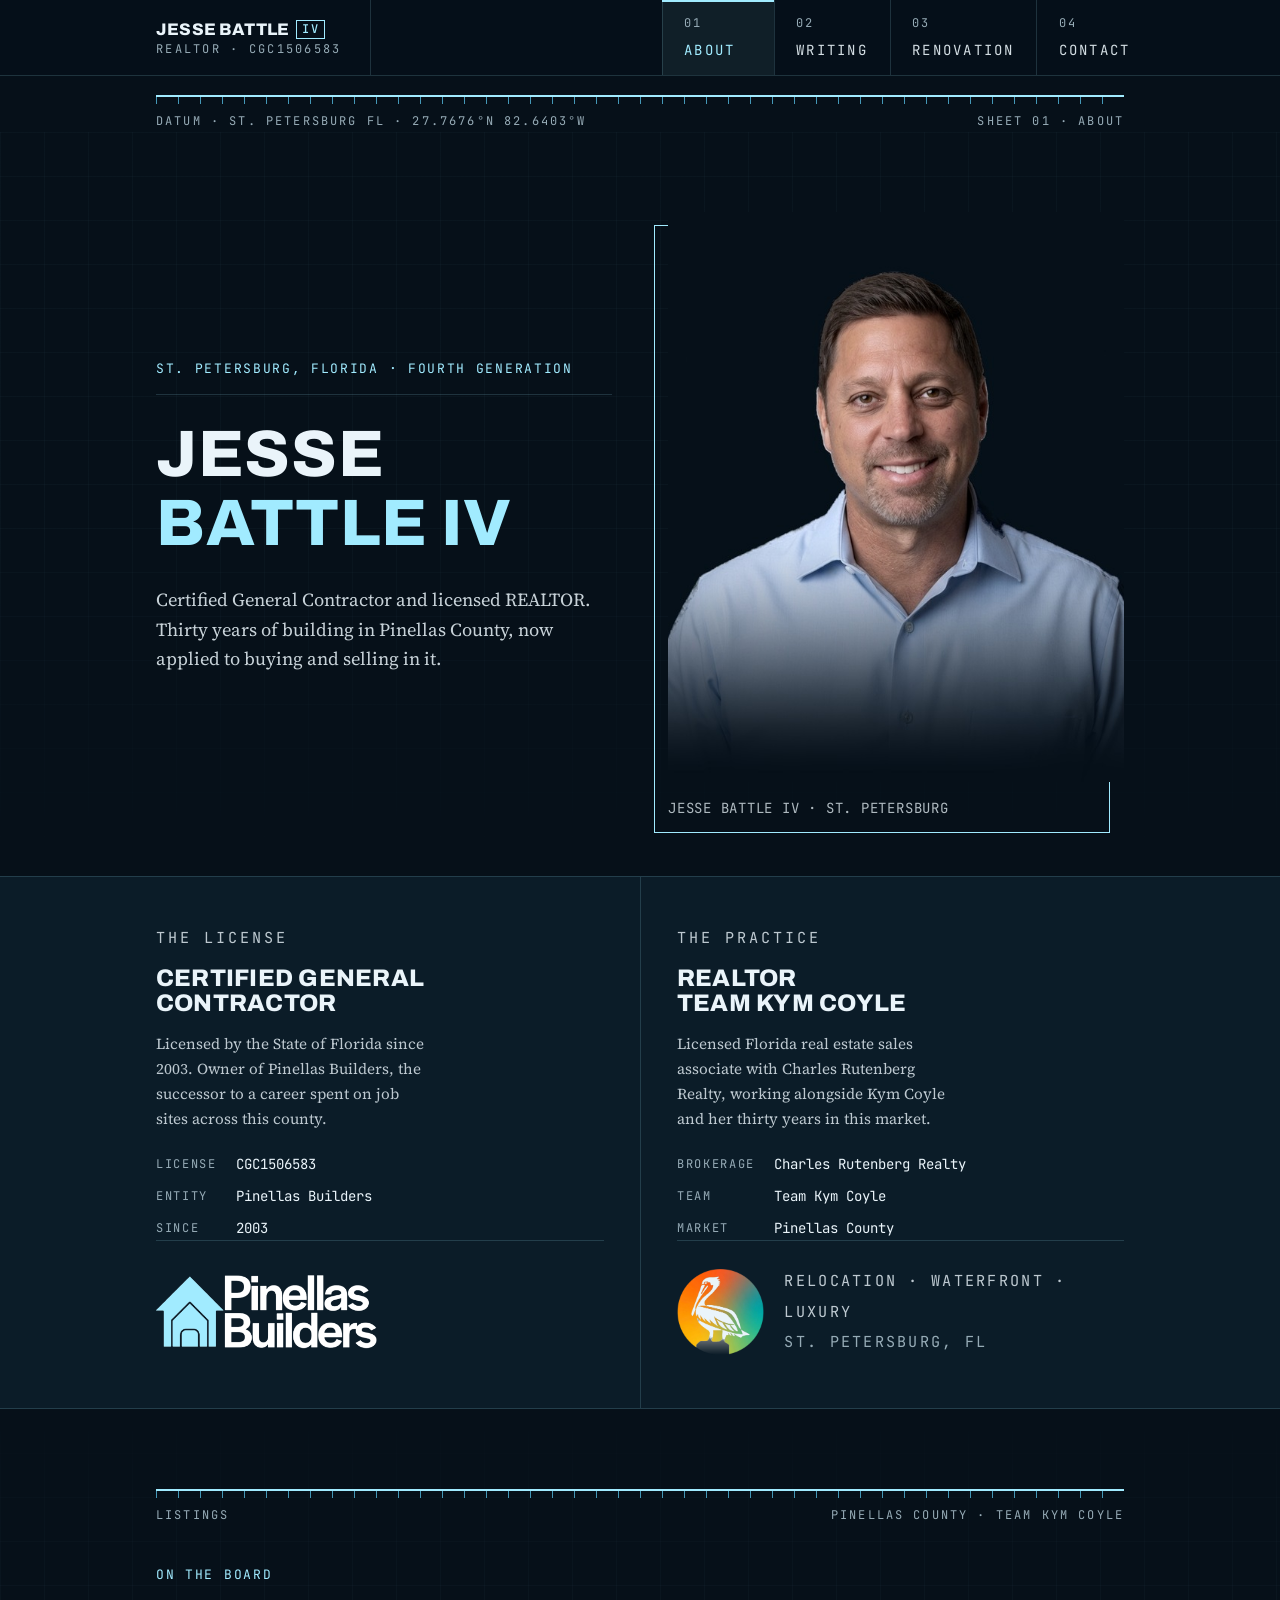
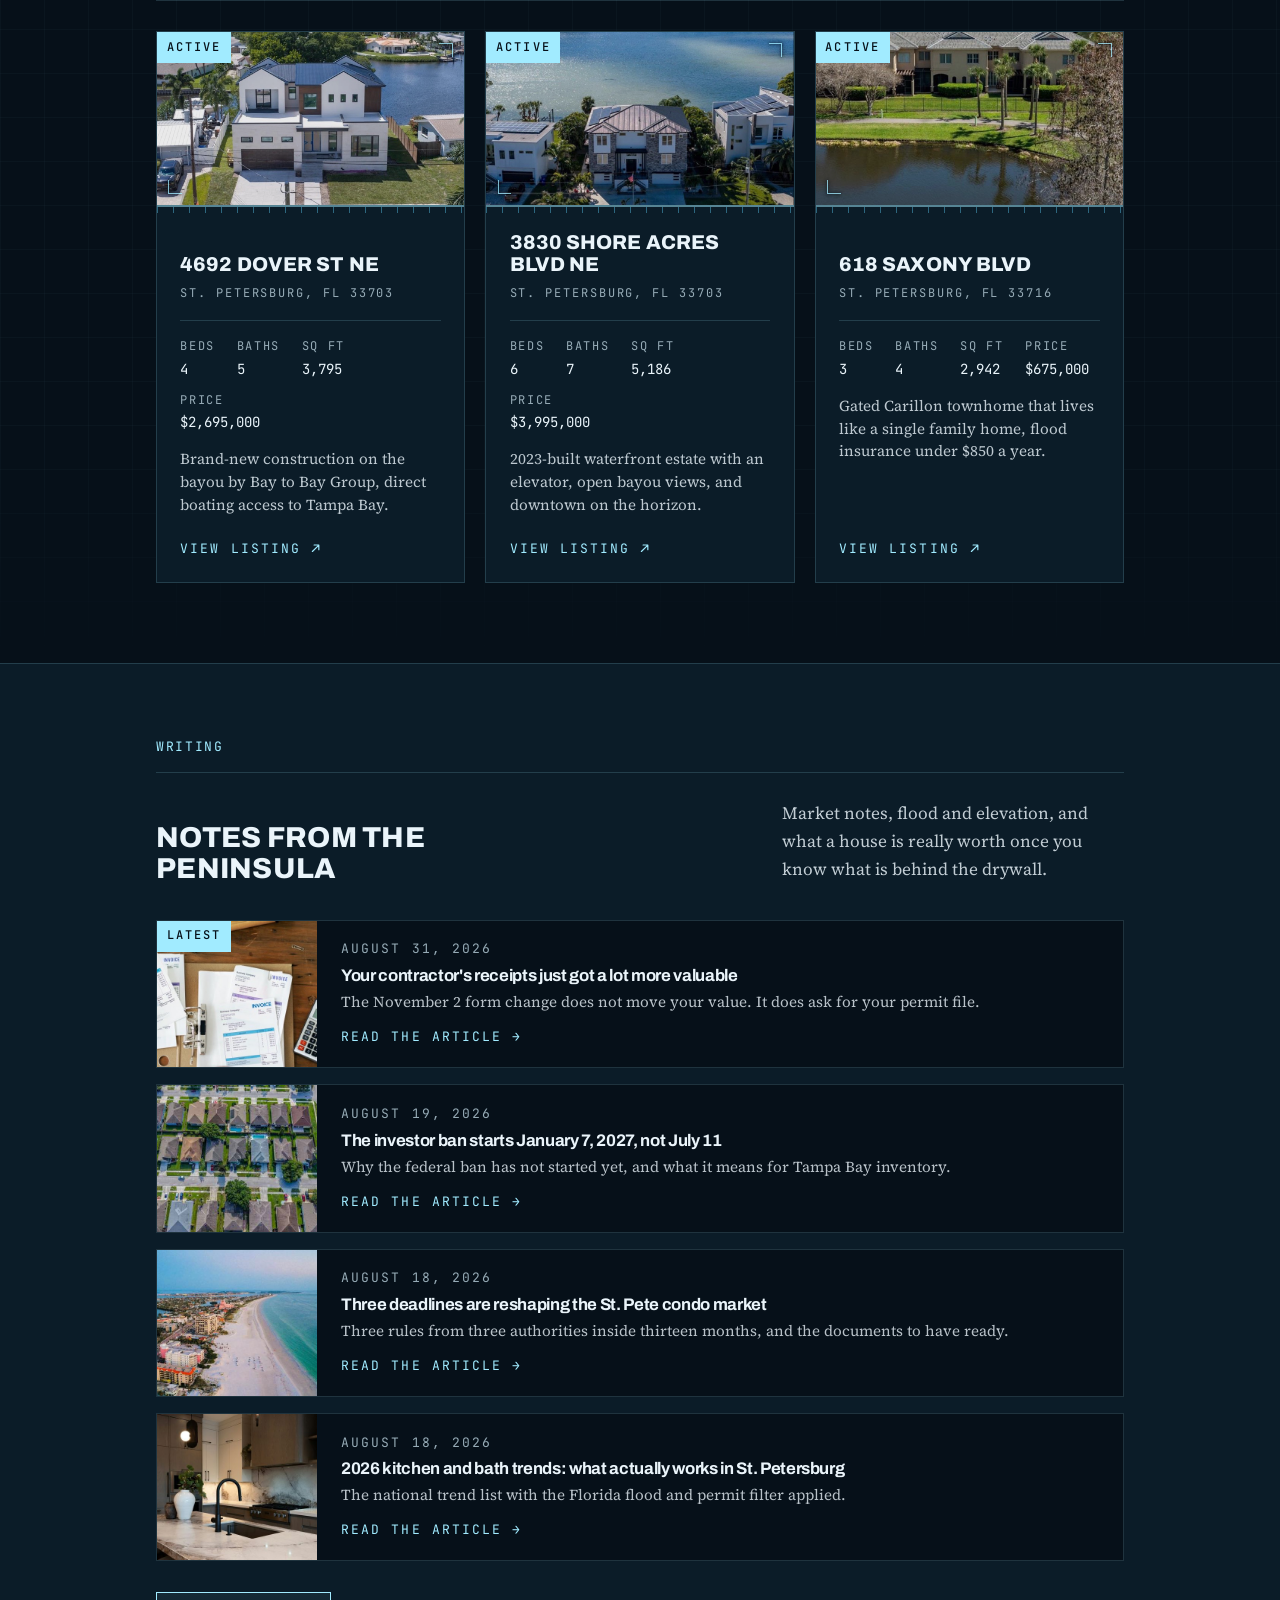
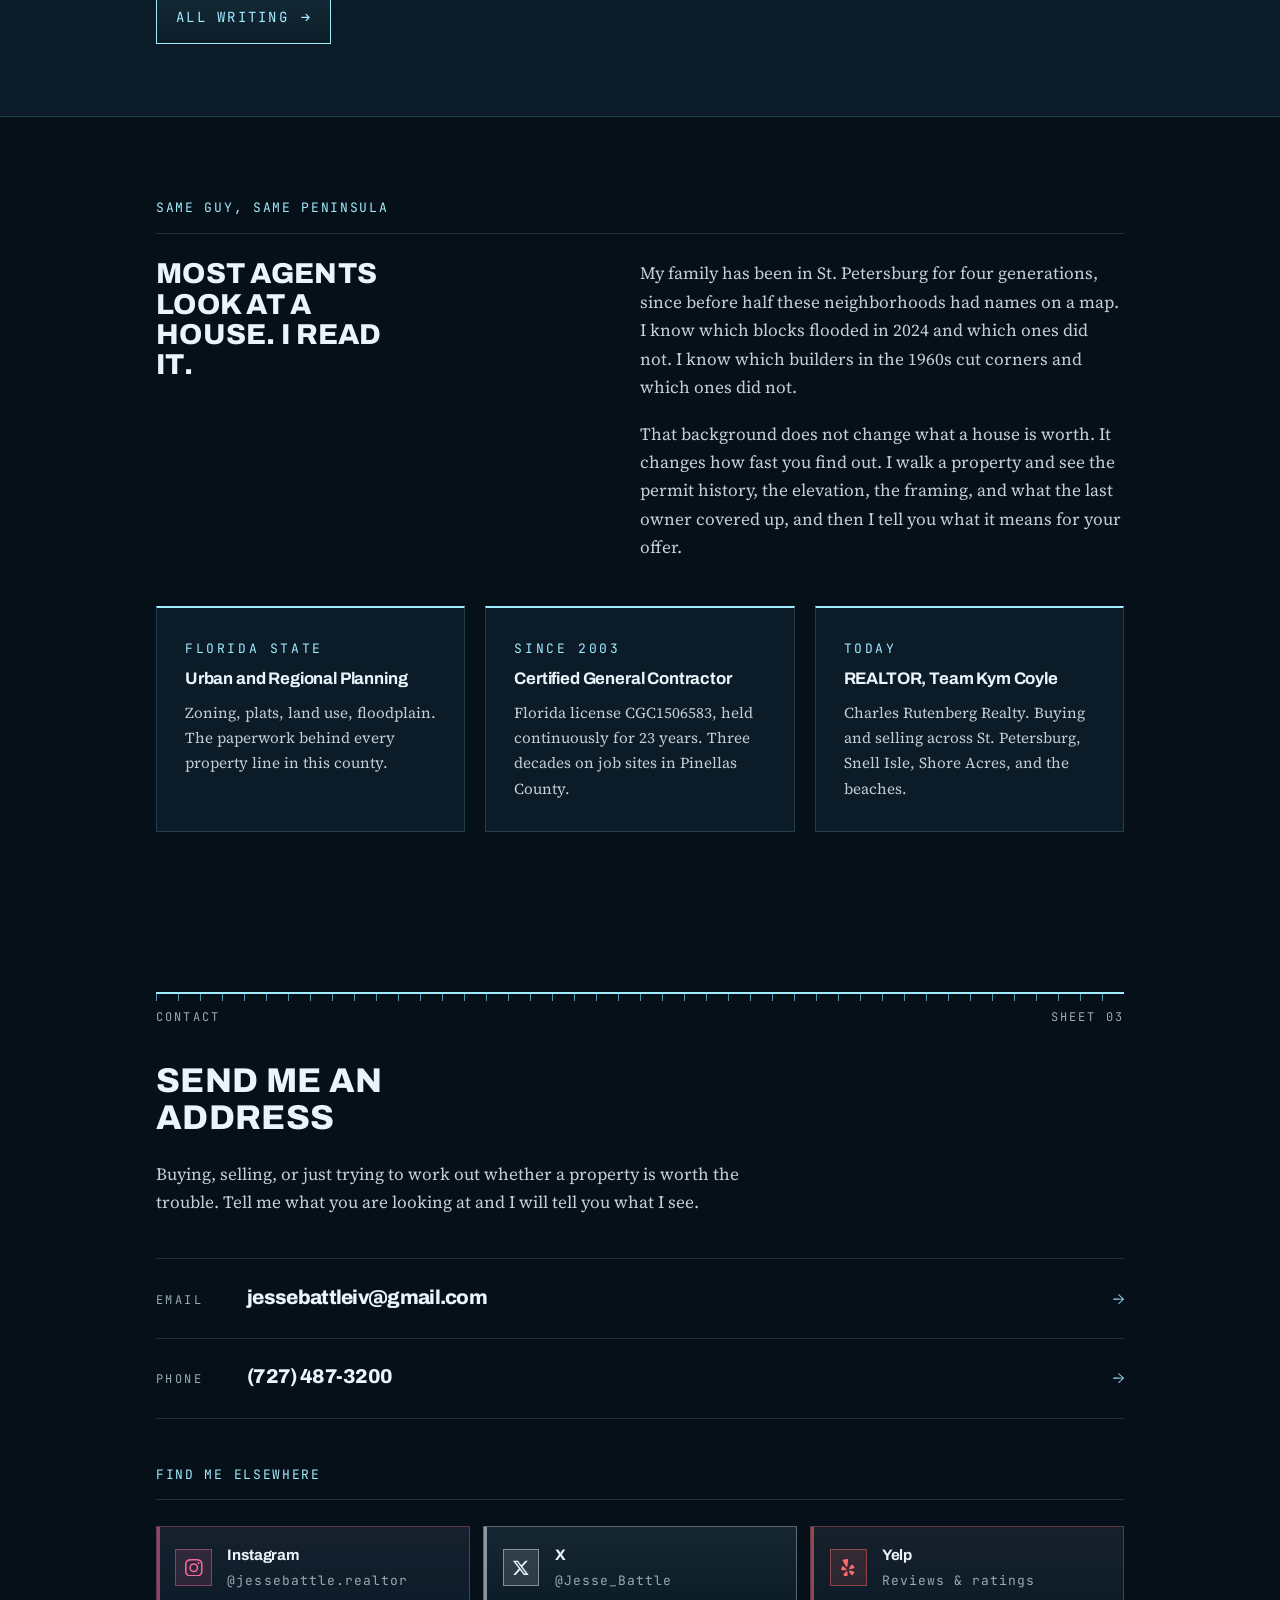
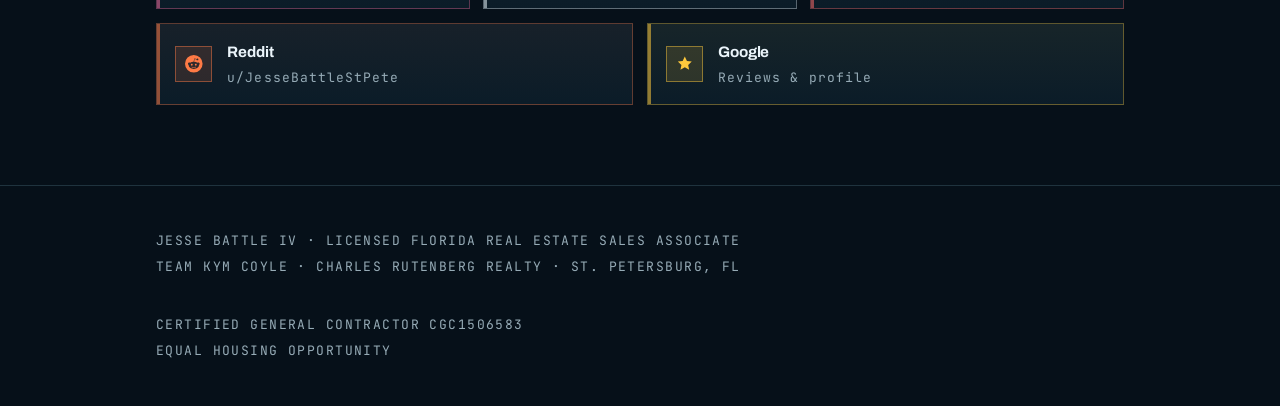
==== commit 3e05d2fe: "Swap in a real generator photo and a new UAD hero Two image replacements, both retiring something th" ====
--- a/index.html
+++ b/index.html
@@ -336,7 +336,7 @@
           <a class="compact-card" href="blog/2026-uad-3-6-appraisal-changes-pinellas">
             <div class="shot">
               <span class="badge">Latest</span>
-              <img src="blog/img/thumb-uad-3-6-framing.jpg" width="480" height="384" alt="Interior framing of a home under construction with studs and floor joists exposed">
+              <img src="blog/img/thumb-uad-3-6-documentation.jpg" width="480" height="384" alt="Invoices and receipts spread across a desk beside a binder, a calculator and a phone, with a person reviewing the paperwork">
             </div>
             <div class="meta">
               <time datetime="2026-08-31">August 31, 2026</time>
--- a/style.css
+++ b/style.css
@@ -12,9 +12,25 @@
   --d2:clamp(1.75rem,3.6vw,2.15rem);/* 28-34px  page titles, closing headline */
   --d3:clamp(1.5rem,3vw,1.8rem);    /* 24-29px  section heads */
   --h1:1.5rem; --h2:1.25rem; --h3:1.05rem;
+  /* --base is running prose everywhere. Three exceptions, and only three:
+     --lead  a single deck directly under an H1
+     --small card and summary copy
+     --xsmall source notes at the foot of an article */
   --lead:1.15rem; --base:1.075rem; --small:.95rem; --xsmall:.875rem;
   --l1:.875rem; --l2:.8125rem; --l3:.75rem;
 
+  /* ---- WIDTH SCALE (see HANDOFF.md) ----
+     One container width for the whole site. nav, footer, article, cards and
+     the social strip all sit on --w-content, so navigation is never wider
+     than the content beneath it. --w-measure caps running prose; it is a
+     reading limit, not a layout width, which is why it is in ch. */
+  --w-measure:68ch;
+  --w-content:64rem;
+
+  /* ---- IMAGE TIERS ----
+     --img-wide breaks out past the content column for a page's lead image.
+     Everything else sits inside --w-content and is sized by its grid. */
+  --img-wide:min(90vw, 1600px);
 }
 *{box-sizing:border-box;margin:0;padding:0}
 html{scroll-behavior:smooth;-webkit-text-size-adjust:100%}
@@ -23,7 +39,7 @@
   font-family:'Source Serif 4',Georgia,serif;
   font-size:var(--base);line-height:1.65;overflow-x:hidden;
 }
-.wrap{max-width:48rem;margin:0 auto;padding:0 1.75rem}
+.wrap{max-width:var(--w-content);margin:0 auto;padding:0 1.75rem}
 
 /* A caption is a caption regardless of which page it is on. This is the single
    definition; per-page rules set only position, spacing and alignment.
@@ -35,7 +51,7 @@
 
 /* ---- title block nav (identical on every page) ---- */
 nav{position:sticky;top:0;z-index:50;background:rgba(6,16,25,.96);backdrop-filter:blur(10px);border-bottom:1px solid var(--hair)}
-nav .wrap{max-width:64rem;display:flex;align-items:stretch;justify-content:space-between;padding-left:0;padding-right:0}
+nav .wrap{display:flex;align-items:stretch;justify-content:space-between;padding-left:0;padding-right:0}
 .tb-brand{display:flex;flex-direction:column;justify-content:center;gap:.28rem;padding:.85rem 1.75rem;border-right:1px solid var(--hair);text-decoration:none;min-width:0}
 .tb-brand .nm{font-family:'Archivo',sans-serif;font-weight:800;font-size:var(--h3);letter-spacing:.01em;text-transform:uppercase;color:var(--paper);display:flex;align-items:center;gap:.45rem;line-height:1.05;transition:color .2s}
 .tb-brand .iv{font-family:'JetBrains Mono',monospace;font-size:var(--l3);font-weight:500;letter-spacing:.1em;color:var(--pb);border:1px solid var(--pb);padding:.15rem .33rem;line-height:1}
@@ -166,10 +182,12 @@
 
 
 .page-head{padding:2.4rem 0 1.8rem}
-.wh h1{font-family:'Archivo',sans-serif;font-weight:800;font-size:var(--d2);line-height:1.05;letter-spacing:.01em;text-transform:uppercase;max-width:14ch}
+.wh h1{font-family:'Archivo',sans-serif;font-weight:800;font-size:var(--d1);line-height:1.05;letter-spacing:.01em;text-transform:uppercase;max-width:14ch}
 .wh h1 span{color:var(--pb)}
-.wh .deck{margin-top:1.6rem;max-width:46ch;color:rgba(234,244,250,.82);font-size:var(--lead)}
-.wh-grid{display:grid;grid-template-columns:1.1fr .9fr;gap:3rem;align-items:start}
+.wh .deck{margin-top:1.6rem;max-width:var(--w-measure);color:rgba(234,244,250,.82);font-size:var(--lead)}
+/* The map is a distinctive graphic and was rendering 297px in a side column.
+   Stacked, it runs the full content width. */
+.wh-grid{display:grid;grid-template-columns:1fr;gap:2.4rem;align-items:start}
 .wh .deck{margin-top:1.2rem}
 .wh-map{margin:0}
 .map-frame{position:relative;border:1px solid var(--hair);line-height:0;overflow:hidden}
@@ -181,7 +199,7 @@
   text-shadow:0 1px 4px rgba(6,16,25,.95),0 0 2px rgba(6,16,25,.9);pointer-events:none;white-space:nowrap;line-height:1}
 .map-lab-key{color:var(--pb)}
 .map-lab-vert{transform:translate(-50%,-50%) rotate(-90deg)}
-.wh-map figcaption{margin-top:.8rem;text-align:right}
+.wh-map figcaption{margin-top:.8rem}
 @media(max-width:860px){
   .wh-grid{grid-template-columns:1fr;gap:2.2rem}
   /* the peninsula map is desktop context; on a stacked layout it pushed the
@@ -189,34 +207,51 @@
      Hiding the figure takes its caption with it. */
   .wh-map{display:none}
 }
-.eyebrow{font-family:'JetBrains Mono',monospace;font-size:var(--l1);letter-spacing:.24em;text-transform:uppercase;color:var(--pb);margin-bottom:1.2rem}
-h1{font-family:'Archivo',sans-serif;font-weight:800;font-size:var(--d2);line-height:1.05;letter-spacing:.01em;text-transform:uppercase}
-.page-head p{margin-top:1.4rem;max-width:46ch;color:rgba(234,244,250,.84)}
+/* ---- ONE SECTION-HEADER PATTERN, SITE-WIDE ----
+   Mono label, letterspaced, in --pb, sitting on a hairline rule. This was
+   .reno-lab: the most distinctive device on the site, and it appeared on one
+   page in eight while four other treatments did the same job differently. */
+.eyebrow,.home .eyebrow,.home .sec-label,.home .soc-h,.foot-social h2,.reno-lab{
+  font-family:'JetBrains Mono',monospace;font-size:var(--l2);font-weight:400;
+  letter-spacing:.13em;line-height:1.65;text-transform:uppercase;color:var(--pb);
+  /* a section rule spans its container: .page-head p would otherwise clip the
+     eyebrow to 68ch and the rule would stop short of the heading above it */
+  max-width:none;margin:0 0 1.6rem;padding-bottom:.9rem;border-bottom:1px solid var(--hair)}
+/* only the top margin varies by context */
+.home .soc-h{margin-top:2.8rem}
+h1{font-family:'Archivo',sans-serif;font-weight:800;font-size:var(--d1);line-height:1.05;letter-spacing:.01em;text-transform:uppercase}
+/* :not(.eyebrow) because the eyebrow is a section label, not prose -- the
+   measure cap would clip its rule to 530px under a 968px heading. */
+.page-head p:not(.eyebrow){margin-top:1.4rem;max-width:var(--w-measure);color:rgba(234,244,250,.84)}
 
 /* ---- post cards ---- */
 .posts{list-style:none;padding:1.8rem 0 4rem;display:grid;gap:2rem}
 .posts li{margin:0}
-.posts a{display:grid;grid-template-columns:15rem 1fr;border:1px solid var(--hair);background:var(--ink-2);text-decoration:none;color:inherit;transition:border-color .2s}
+.posts a{display:grid;grid-template-columns:22rem 1fr;align-items:start;border:1px solid var(--hair);background:var(--ink-2);text-decoration:none;color:inherit;transition:border-color .2s}
 .posts a:hover{border-color:var(--pb)}
 .posts a:focus-visible{outline:2px solid var(--pb);outline-offset:4px}
-.posts .shot{overflow:hidden;background:var(--ink);min-height:11rem}
+/* The thumbnail was a grid cell stretched by its own row, so the box height
+   came from how long the summary was and every card cropped its 1600x900
+   source differently -- 51 to 64 percent of the frame, varying per card.
+   A fixed 16:9 box matches the sources, so cover crops nothing. */
+.posts .shot{overflow:hidden;background:var(--ink);aspect-ratio:16/9}
 .posts .shot img{width:100%;height:100%;object-fit:cover;display:block}
 .posts .meta{padding:1.9rem}
 .posts time{font-family:'JetBrains Mono',monospace;font-size:var(--l2);letter-spacing:.16em;text-transform:uppercase;color:var(--slate);display:block;margin-bottom:.75rem}
 .posts h2{font-family:'Archivo',sans-serif;font-weight:700;font-size:var(--h2);letter-spacing:-.025em;line-height:1.18;margin:0 0 .75rem}
 .posts a:hover h2{color:var(--pb)}
-.posts p{color:rgba(234,244,250,.78);font-size:var(--small);max-width:60ch;margin-bottom:1.1rem}
+.posts p{color:rgba(234,244,250,.78);font-size:var(--small);max-width:var(--w-measure);margin-bottom:1.1rem}
 .posts .more{font-family:'JetBrains Mono',monospace;font-size:var(--l2);letter-spacing:.16em;text-transform:uppercase;color:var(--pb)}
 @media(max-width:720px){
   .posts a{grid-template-columns:1fr}
-  .posts .shot{min-height:10rem}
+  /* no min-height here: with aspect-ratio set, a min-height taller than the
+     ratio would give drives the WIDTH up instead, and the box overflows its
+     column (284px inside 262px at 320). The ratio sets the height now. */
   .posts .meta{padding:1.6rem}
 }
 
 .foot-social{padding:3rem 0;border-top:1px solid var(--hair)}
-.foot-social .wrap{max-width:48rem}
-.foot-social h2{font-family:'JetBrains Mono',monospace;font-size:var(--l2);letter-spacing:.2em;text-transform:uppercase;color:var(--pb);margin:0 0 .35rem;font-weight:500}
-.foot-social p{font-size:var(--small);color:rgba(234,244,250,.72);margin:0}
+.foot-social p{font-size:var(--small);color:rgba(234,244,250,.72);margin:0;max-width:var(--w-measure)}
 .foot-social .social-grid{margin-top:1.6rem}
 
 /* ---- article ---- */
@@ -229,8 +264,12 @@
 .author-box p{font-size:var(--small);color:rgba(234,244,250,.82);margin-bottom:0}
 
 article time{font-family:'JetBrains Mono',monospace;font-size:var(--l2);letter-spacing:.16em;text-transform:uppercase;color:var(--slate);display:block;margin-bottom:1.5rem}
-article h2{font-family:'Archivo',sans-serif;font-weight:800;font-size:var(--h1);letter-spacing:.01em;text-transform:uppercase;margin:2.75rem 0 1rem;line-height:1.1}
+article h2{font-family:'Archivo',sans-serif;font-weight:800;font-size:var(--h1);letter-spacing:.01em;text-transform:uppercase;margin:2.75rem 0 1rem;line-height:1.1;padding-bottom:.7rem;border-bottom:1px solid var(--hair)}
 article h3{font-family:'Archivo',sans-serif;font-weight:700;font-size:var(--h3);margin:2rem 0 .75rem}
+/* Post body prose. These never carried a cap: the old 48rem container was
+   doing the job by accident, so widening it to --w-content ran the measure out
+   to ~110ch. The cap belongs on the prose, not on the container. */
+article p,article ul,article ol,article blockquote{max-width:var(--w-measure)}
 article p{margin-bottom:1.25rem;color:rgba(234,244,250,.86)}
 article ul,article ol{margin:0 0 1.25rem 1.35rem;color:rgba(234,244,250,.86)}
 article li{margin-bottom:.55rem}
@@ -242,7 +281,7 @@
 .post-nav a{font-family:'JetBrains Mono',monospace;font-size:var(--l1);letter-spacing:.16em;text-transform:uppercase;color:var(--pb);text-decoration:none}
 
 footer{border-top:1px solid var(--hair);padding:2.6rem 0;font-family:'JetBrains Mono',monospace;font-size:var(--l2);letter-spacing:.11em;line-height:2;color:var(--slate);text-transform:uppercase}
-footer .wrap{max-width:64rem;display:flex;justify-content:space-between;gap:2rem;flex-wrap:wrap}
+footer .wrap{display:flex;justify-content:space-between;gap:2rem;flex-wrap:wrap}
 
 @media (prefers-reduced-motion:reduce){html{scroll-behavior:auto}}
 
@@ -253,9 +292,6 @@
    cannot reach the blog pages. Everything shared — nav, datum,
    stations, social cards, type scale — lives above this line.
    ========================================================= */
-.home .wrap{max-width:64rem}  /* override ONLY the width; margin/padding stay
-                                 inherited from .wrap so nav .wrap's padding:0
-                                 is not clobbered by specificity */
 .home header{position:relative;padding:5rem 0 3.5rem;overflow:hidden}
 .home .grid-bg{position:absolute;inset:0;pointer-events:none;opacity:.5;
     background-image:
@@ -264,12 +300,14 @@
     background-size:44px 44px;
     mask-image:linear-gradient(to bottom,#000 0%,#000 55%,transparent 100%);
     -webkit-mask-image:linear-gradient(to bottom,#000 0%,#000 55%,transparent 100%);}
-.home header .wrap{position:relative;z-index:2;display:grid;grid-template-columns:1.35fr 1fr;gap:3.5rem;align-items:center}
-.home .eyebrow{font-family:'JetBrains Mono',monospace;font-size:var(--l1);letter-spacing:.24em;text-transform:uppercase;color:var(--pb);margin-bottom:1.3rem}
+/* The homepage is the page most visitors land on and it had the least visual
+   weight of any page -- its largest image was 320px against renovation's 1680.
+   Even columns give the portrait room to roughly 480. */
+.home header .wrap{position:relative;z-index:2;display:grid;grid-template-columns:1fr 1fr;gap:3.5rem;align-items:center}
 .home h1{font-family:'Archivo',sans-serif;font-weight:800;font-size:var(--d1);line-height:1.05;letter-spacing:.01em;text-transform:uppercase}
 .home h1 .last{color:var(--pb);display:block}
-.home .kicker{margin-top:1.7rem;max-width:40ch;font-size:var(--lead);line-height:1.6;color:rgba(234,244,250,.85)}
-.home .portrait{position:relative;justify-self:end;width:100%;max-width:20rem}
+.home .kicker{margin-top:1.7rem;max-width:var(--w-measure);font-size:var(--lead);line-height:1.6;color:rgba(234,244,250,.85)}
+.home .portrait{position:relative;justify-self:end;width:100%;max-width:30rem}
 .home .portrait::before{content:"";position:absolute;left:-.85rem;top:.85rem;right:.85rem;bottom:-.85rem;border:1px solid var(--pb);z-index:0}
 .home .portrait img{position:relative;z-index:1;width:100%;height:auto;filter:none}
 .home .portrait figcaption{position:relative;z-index:1;margin-top:1rem}
@@ -283,6 +321,8 @@
 .home .hat:last-child{padding-left:2.25rem;padding-right:0;border-left:1px solid var(--hair)}
 .home .hat-num{font-family:'JetBrains Mono',monospace;font-size:var(--l2);letter-spacing:.2em;text-transform:uppercase;color:var(--pb);margin-bottom:1rem}
 .home .hat h2{font-family:'Archivo',sans-serif;font-weight:800;font-size:var(--h1);letter-spacing:.01em;text-transform:uppercase;line-height:1.05;margin-bottom:.9rem}
+/* EXCEPTION 1 of 2 to --w-measure: this sits in a three-up credential strip,
+   where the 34ch cap is what keeps the three columns balanced. */
 .home .hat p{font-size:var(--small);color:rgba(234,244,250,.8);max-width:34ch}
 .home .hat dl{margin-top:1.4rem;font-family:'JetBrains Mono',monospace;font-size:var(--l1);display:grid;grid-template-columns:auto 1fr;gap:.55rem 1.2rem}
 .home .hat dt{color:var(--slate);font-size:var(--l3);letter-spacing:.14em;text-transform:uppercase;padding-top:.12rem}
@@ -302,7 +342,9 @@
 .home .writing-feature{background:var(--ink-2);border-top:1px solid var(--hair);border-bottom:1px solid var(--hair)}
 .home .writing-head{display:flex;justify-content:space-between;align-items:flex-end;gap:2rem;flex-wrap:wrap;margin-bottom:2.25rem}
 .home .writing-head h3{font-family:'Archivo',sans-serif;font-weight:800;font-size:var(--d3);line-height:1.05;letter-spacing:.01em;text-transform:uppercase;max-width:20ch;margin:0}
-.home .writing-head .deck{max-width:38ch;color:rgba(234,244,250,.82);font-size:var(--lead);margin:0}
+/* EXCEPTION 2 of 2 to --w-measure: sits beside a heading in a two-column row,
+   so it has to stay short enough not to crowd it. */
+.home .writing-head .deck{max-width:38ch;color:rgba(234,244,250,.82);margin:0}
 .home .writing-sec{padding-top:4.5rem;padding-bottom:4.5rem}
 /* Compact post strip: three cards that scan in a couple of seconds. Roughly half
    the height of the single featured card this replaced — thumbnail 10rem instead
@@ -349,14 +391,12 @@
 .home .review-link svg{width:1rem;height:1rem;fill:currentColor}
 .home section{padding:5rem 0}
 .home .close-h{font-family:'Archivo',sans-serif;font-weight:800;font-size:var(--d2);line-height:1.05;letter-spacing:.01em;text-transform:uppercase;max-width:13ch;margin-top:2.2rem}
-.home .close-deck{margin-top:1.5rem;max-width:46ch;font-size:var(--lead);color:rgba(234,244,250,.84)}
-.home .soc-h{font-family:'JetBrains Mono',monospace;font-size:var(--l2);letter-spacing:.2em;text-transform:uppercase;color:var(--pb);margin:2.8rem 0 0;font-weight:500}
-.home .sec-label{font-family:'JetBrains Mono',monospace;font-size:var(--l1);letter-spacing:.22em;text-transform:uppercase;color:var(--pb);margin-bottom:1.2rem}
+.home .close-deck{margin-top:1.5rem;max-width:var(--w-measure);color:rgba(234,244,250,.84)}
 .home h3.big{font-family:'Archivo',sans-serif;font-weight:800;font-size:var(--d3);line-height:1.05;letter-spacing:.01em;text-transform:uppercase;max-width:18ch;margin-bottom:1.6rem}
-.home .body-col{max-width:56ch}
+.home .body-col{max-width:var(--w-measure)}
 .home .story-grid{display:grid;grid-template-columns:1fr 1.15fr;gap:4rem;align-items:start}
 .home .story-grid h3.big{margin-bottom:0;max-width:14ch}
-.home .story-grid .body-col{max-width:52ch}
+.home .story-grid .body-col{max-width:var(--w-measure)}
 @media(max-width:900px){
   .home .story-grid{grid-template-columns:1fr;gap:1.75rem}
   .home .story-grid h3.big{max-width:18ch}
@@ -528,10 +568,6 @@
    .home above. Photos carry the page; Archivo and JetBrains Mono
    are held back to the nav, section labels and captions.
    ========================================================= */
-.reno .wrap{max-width:64rem}   /* width only — padding stays inherited, so
-                                  nav .wrap's padding:0 is not disturbed */
-.foot-social .wrap,.reno .foot-social .wrap{max-width:48rem}
-
 /* Full-bleed escape hatch. body sets overflow-x:hidden, so 100vw cannot
    introduce a horizontal scrollbar on a page that has a scrollbar. */
 .reno .bleed{width:100vw;margin-left:calc(50% - 50vw)}
@@ -558,14 +594,6 @@
 
 /* --- shared section scaffolding --- */
 .reno-sec{padding-bottom:5.5rem}
-/* These are <h2>: the page needs a real document outline. font-weight and
-   line-height are pinned because everything else here was already explicit,
-   and those two are the only properties where an h2's UA defaults (bold,
-   line-height:normal) differ from the <p> this used to be. */
-.reno-lab{font-family:'JetBrains Mono',monospace;font-size:var(--l2);letter-spacing:.13em;
-  font-weight:400;line-height:1.65;
-  text-transform:uppercase;color:var(--pb);margin:0 0 1.6rem;padding-bottom:.9rem;
-  border-bottom:1px solid var(--hair)}
 .reno figure{margin:0}
 .reno figure img{width:100%;height:auto;border:1px solid var(--hair);background:var(--ink-2)}
 /* type, colour and leading now come from the shared figcaption rule */
@@ -574,7 +602,7 @@
 @media(max-width:720px){.reno-2{grid-template-columns:1fr;gap:2.2rem}}
 
 /* --- 5. flooring: medium, with two lines of prose --- */
-.reno-note{font-size:var(--lead);color:rgba(234,244,250,.86);max-width:46ch;margin-top:1.7rem}
+.reno-note{color:rgba(234,244,250,.86);max-width:var(--w-measure);margin-top:1.7rem}
 
 /* --- 6. walls and layout: full-bleed demo, square plan beside the caption --- */
 .reno-plan{display:grid;grid-template-columns:1fr 36rem;gap:2.6rem;align-items:start;margin-top:1.9rem}
@@ -598,7 +626,7 @@
 @media(max-width:560px){
   /* the figcaption tracking override that used to live here clawed width back
      from .13em; the base is .055em now, so it would only loosen it again */
-  .reno-note{font-size:var(--base);max-width:none}
+  .reno-note{max-width:none}
 }
 
 /* --- 9. close: quiet --- */
@@ -607,6 +635,15 @@
   text-transform:uppercase;color:var(--slate);line-height:2.2;margin:0}
 .reno-close .cred{color:var(--pb)}
 
+
+/* A post's lead image is that page's --img-wide tier. Scoped to article and
+   gated at 900px so the blog inline rules cannot win and mobile is untouched.
+   Percentage margins resolve against .wrap's centred content box, so the
+   breakout is 50% - width/2, the same trick the renovation page uses. */
+@media(min-width:900px){
+  article .hero-img,article .hero-tl{
+    width:var(--img-wide);margin-left:calc(50% - var(--img-wide)/2)}
+}
 
 /* ---------------------------------------------------------
    RENOVATION — desktop hierarchy
@@ -624,23 +661,24 @@
    --------------------------------------------------------- */
 @media(min-width:900px){
   .reno{
-    --lg: min(90vw, 1600px);    /* large "look at this" images   */
-    --md: min(72vw, 1180px);    /* supporting grid rows          */
-    --sm: min(46vw,  760px);    /* specialty row                 */
+    --lg: var(--img-wide);       /* every row spans this          */
     --plan: min(86vw, 1280px);  /* walls and layout block        */
   }
 
-  /* left edge of the large span — the page's outer image margin */
+  /* Every row is the same width. Hierarchy comes from how many columns
+     share it, not from narrowing the container — the old --md/--sm rows sat
+     1180 and 760 inside a 1512 span, which left 332px and 752px of dead
+     ground beside them, and alternating the side only moved the hole. */
   .reno .reno-lg,
   .reno .out-md,
-  .reno .out-sm      {margin-left:calc(50% - var(--lg)/2)}
-  .reno .reno-lg     {width:var(--lg)}
-  .reno .out-md      {width:var(--md)}
-  .reno .out-sm      {width:var(--sm)}
-  /* ...or flush to its right edge, so the supporting block alternates
-     sides down the page instead of every section stacking on one edge */
-  .reno .out-md.to-right{margin-left:calc(50% + var(--lg)/2 - var(--md))}
-  .reno .out-sm.to-right{margin-left:calc(50% + var(--lg)/2 - var(--sm))}
+  .reno .out-sm  {width:var(--lg);margin-left:calc(50% - var(--lg)/2)}
+  .reno .out-md  {grid-template-columns:repeat(2,1fr)}   /* 2-up tiles     */
+  /* 4-up sizing, but auto-fit collapses the tracks the two existing tiles do
+     not fill and justify-content centres what is left, so the row reads as
+     deliberate rather than left-weighted. It fills out on its own when the
+     pavers and landscaping photos arrive. */
+  .reno .out-sm  {grid-template-columns:repeat(auto-fit,calc((100% - 3 * 1.6rem) / 4));
+                  justify-content:center}
 
   /* A section with one supporting tile: the tile keeps the same width it
      would have had in a two-up row, and its caption takes the cell beside
@@ -657,7 +695,31 @@
   .reno .reno-plan{width:var(--plan);margin-left:calc(50% - var(--plan)/2);
     grid-template-columns:minmax(0,19rem) minmax(0,1fr);gap:3rem;align-items:center}
 
-  /* Specialty stays the smallest tier, but 243px beside a 1296px photo
-     read as an afterthought rather than as a deliberate step down. */
+  /* the 4-up row sets specialty size now, so no cap */
   .reno .reno-spec{max-width:none}
 }
+
+/* =========================================================
+   ARTICLE COMPONENTS
+   These lived in an inline <style> in every post, duplicated four times over
+   with no shared source. The key-take box, source note, date list and hero
+   figure are site components, so they belong here.
+
+   The two bespoke graphics stay inline on purpose: the ROAD Act post's
+   schedule timeline (.tl-*) and the condo post's band. They are one-page
+   drawings, and hoisting ~20 rules that match a single article into the
+   global sheet trades one kind of mess for another.
+   ========================================================= */
+.keytake{border:1px solid var(--hair);background:var(--ink-2);padding:1.6rem 1.75rem;margin:2rem 0}
+.keytake h3{font-family:'JetBrains Mono',monospace;font-size:var(--l2);letter-spacing:.2em;text-transform:uppercase;color:var(--pb);margin:0 0 .9rem;font-weight:500}
+.keytake p:last-child,.keytake ul:last-child,.keytake ol:last-child{margin-bottom:0}
+.sourcenote{font-size:var(--xsmall);color:var(--slate);border-top:1px solid var(--hair);padding-top:1.5rem;margin-top:2.5rem}
+.datelist{list-style:none;padding:0;margin:0}
+.datelist li{border-top:1px solid var(--hair);padding:1rem 0}
+.datelist li:first-child{border-top:0;padding-top:0}
+.datelist .d{font-family:'JetBrains Mono',monospace;font-size:var(--l2);letter-spacing:.14em;text-transform:uppercase;color:var(--pb);display:block;margin-bottom:.3rem}
+.hero-img{margin:0 0 2.5rem}
+.hero-img img,.figure-inline img{width:100%;height:auto}
+.hero-img figcaption,.figure-inline figcaption{margin-top:.7rem}
+.hero-tl figcaption{margin-top:1.1rem}
+.figure-inline{margin:2.5rem auto;max-width:var(--w-measure)}
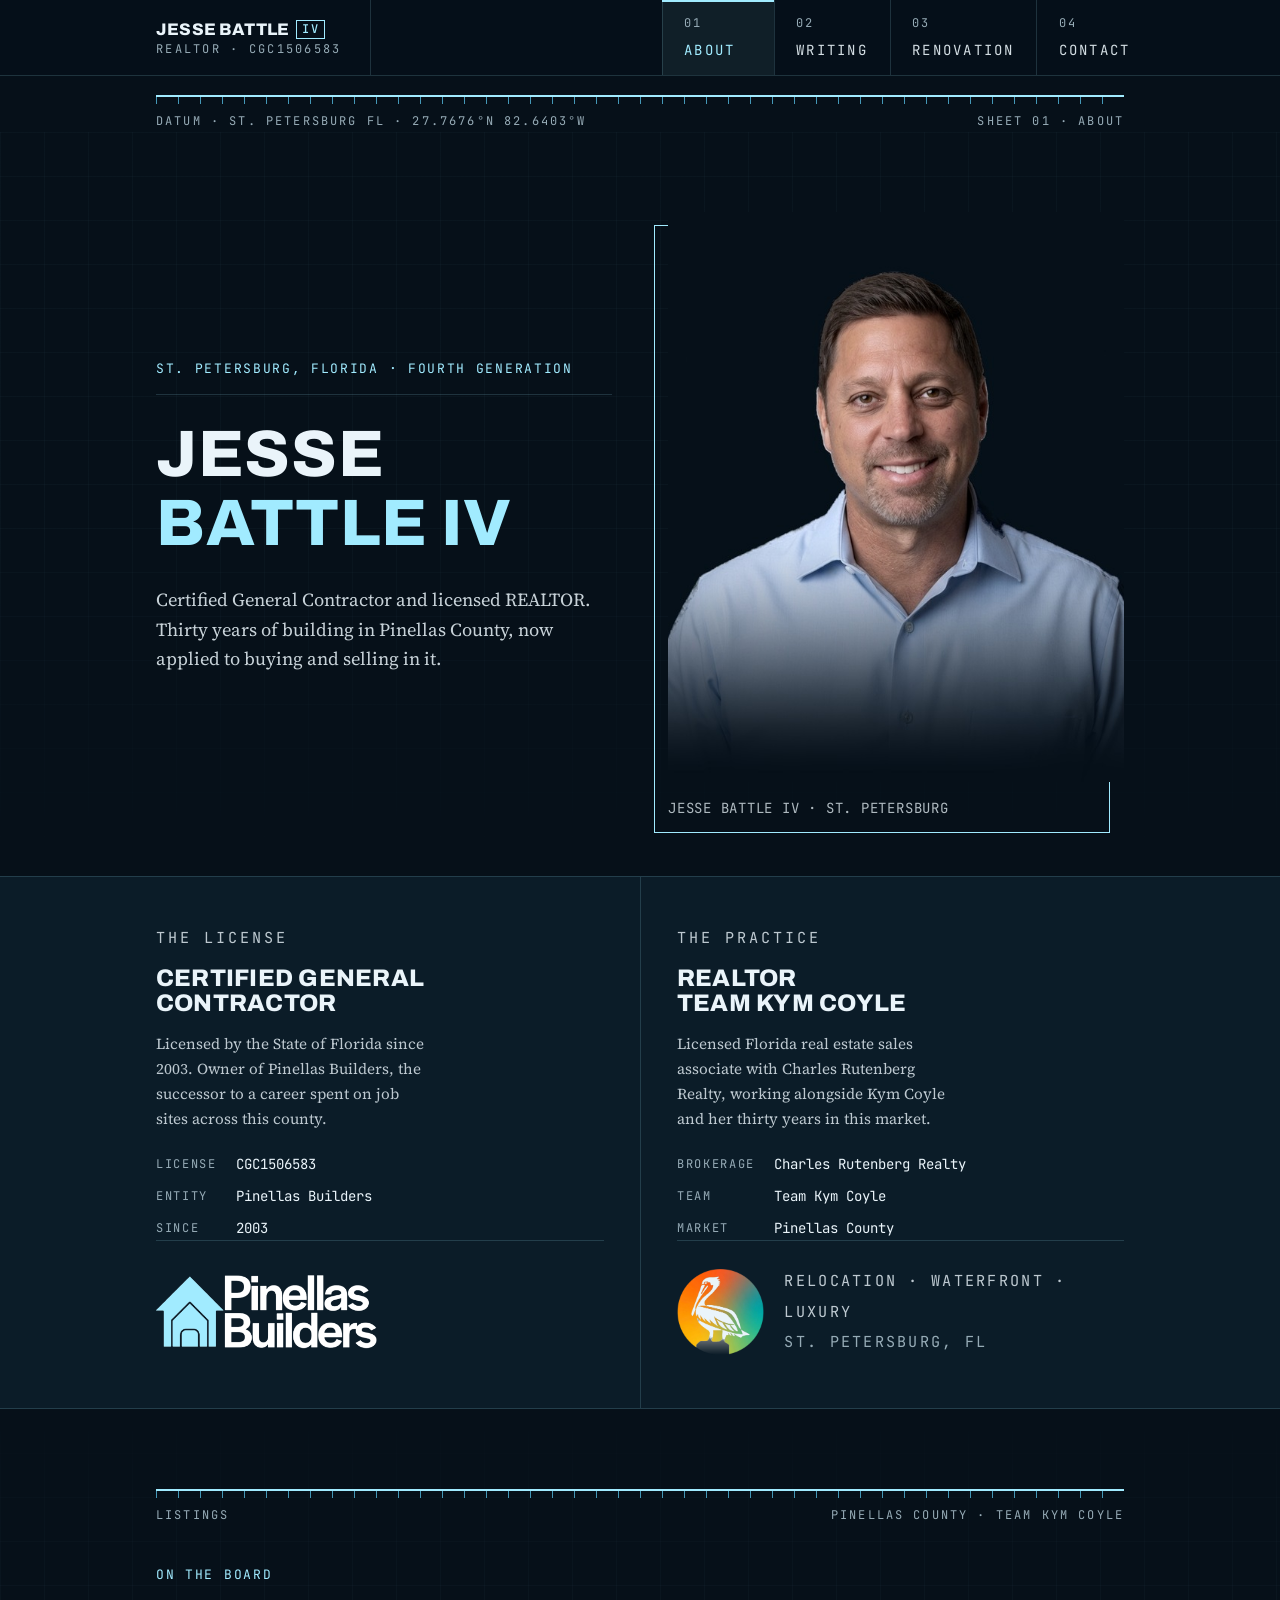
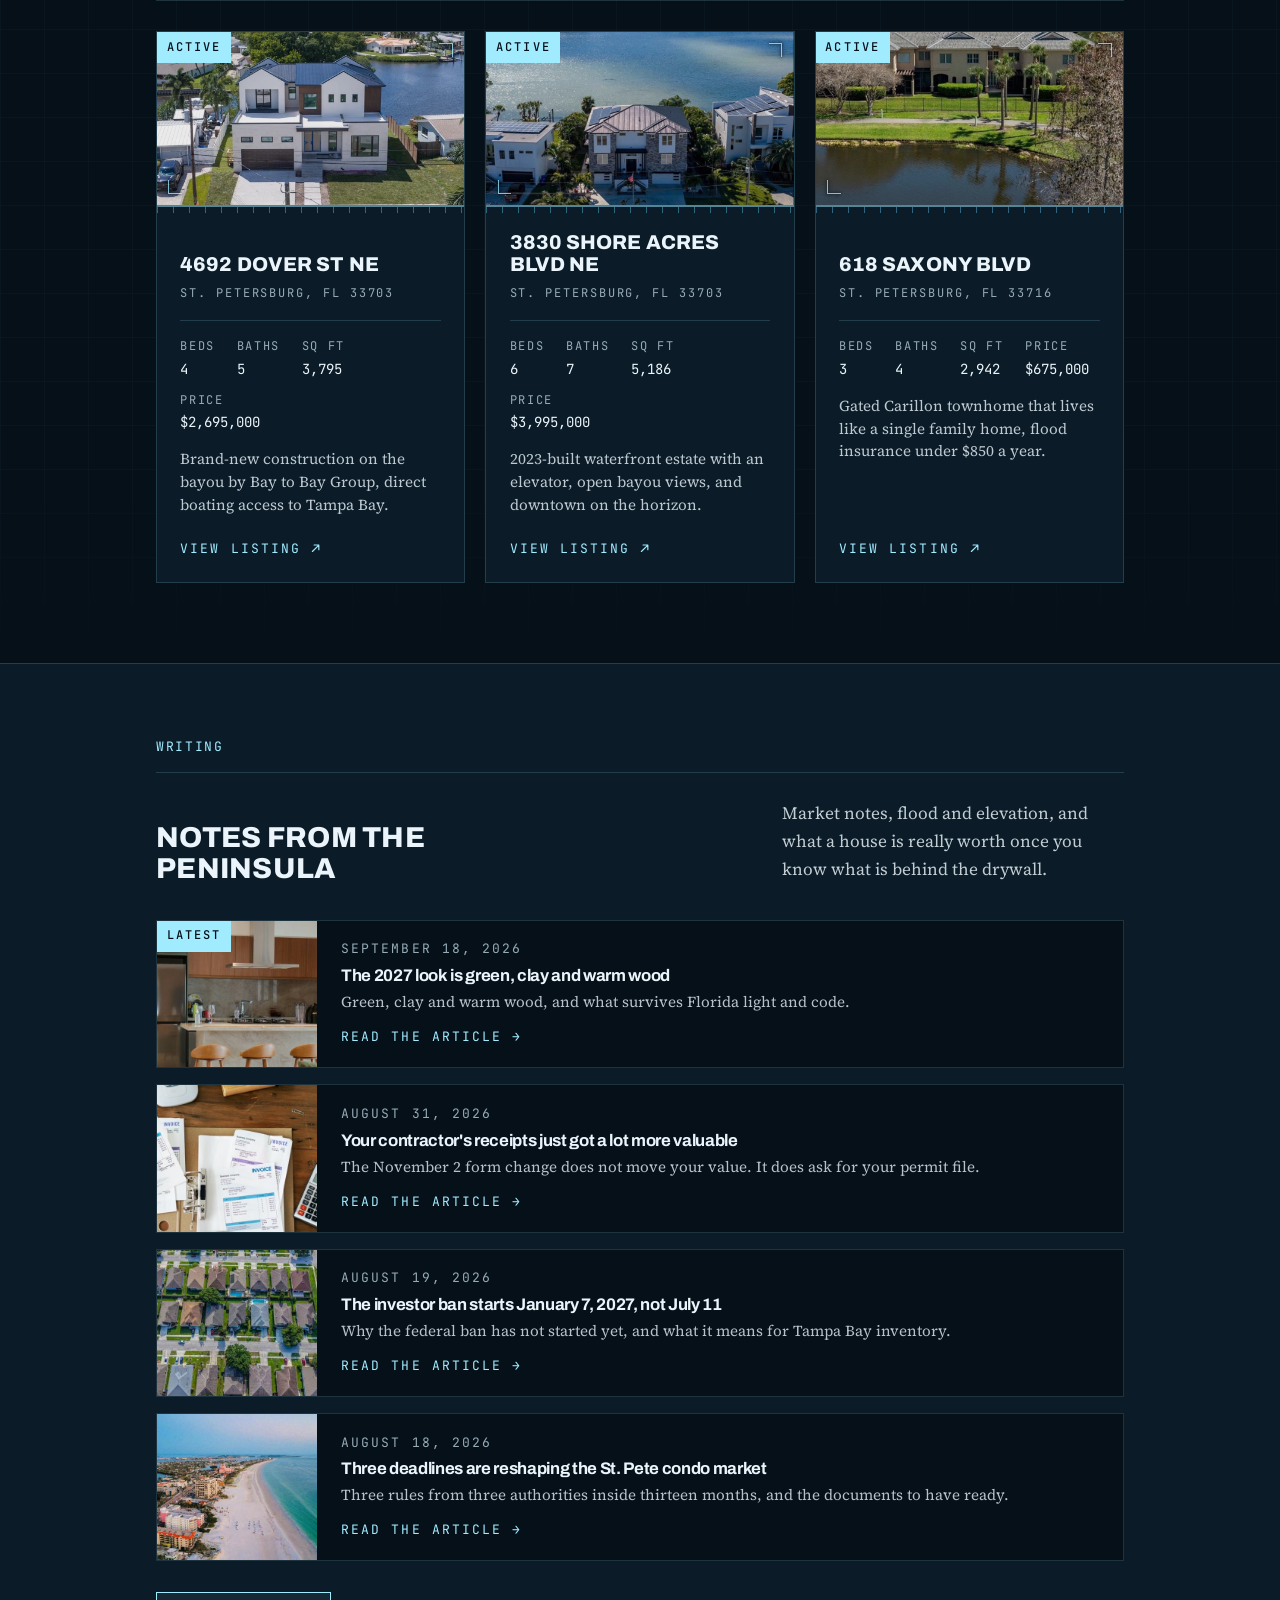
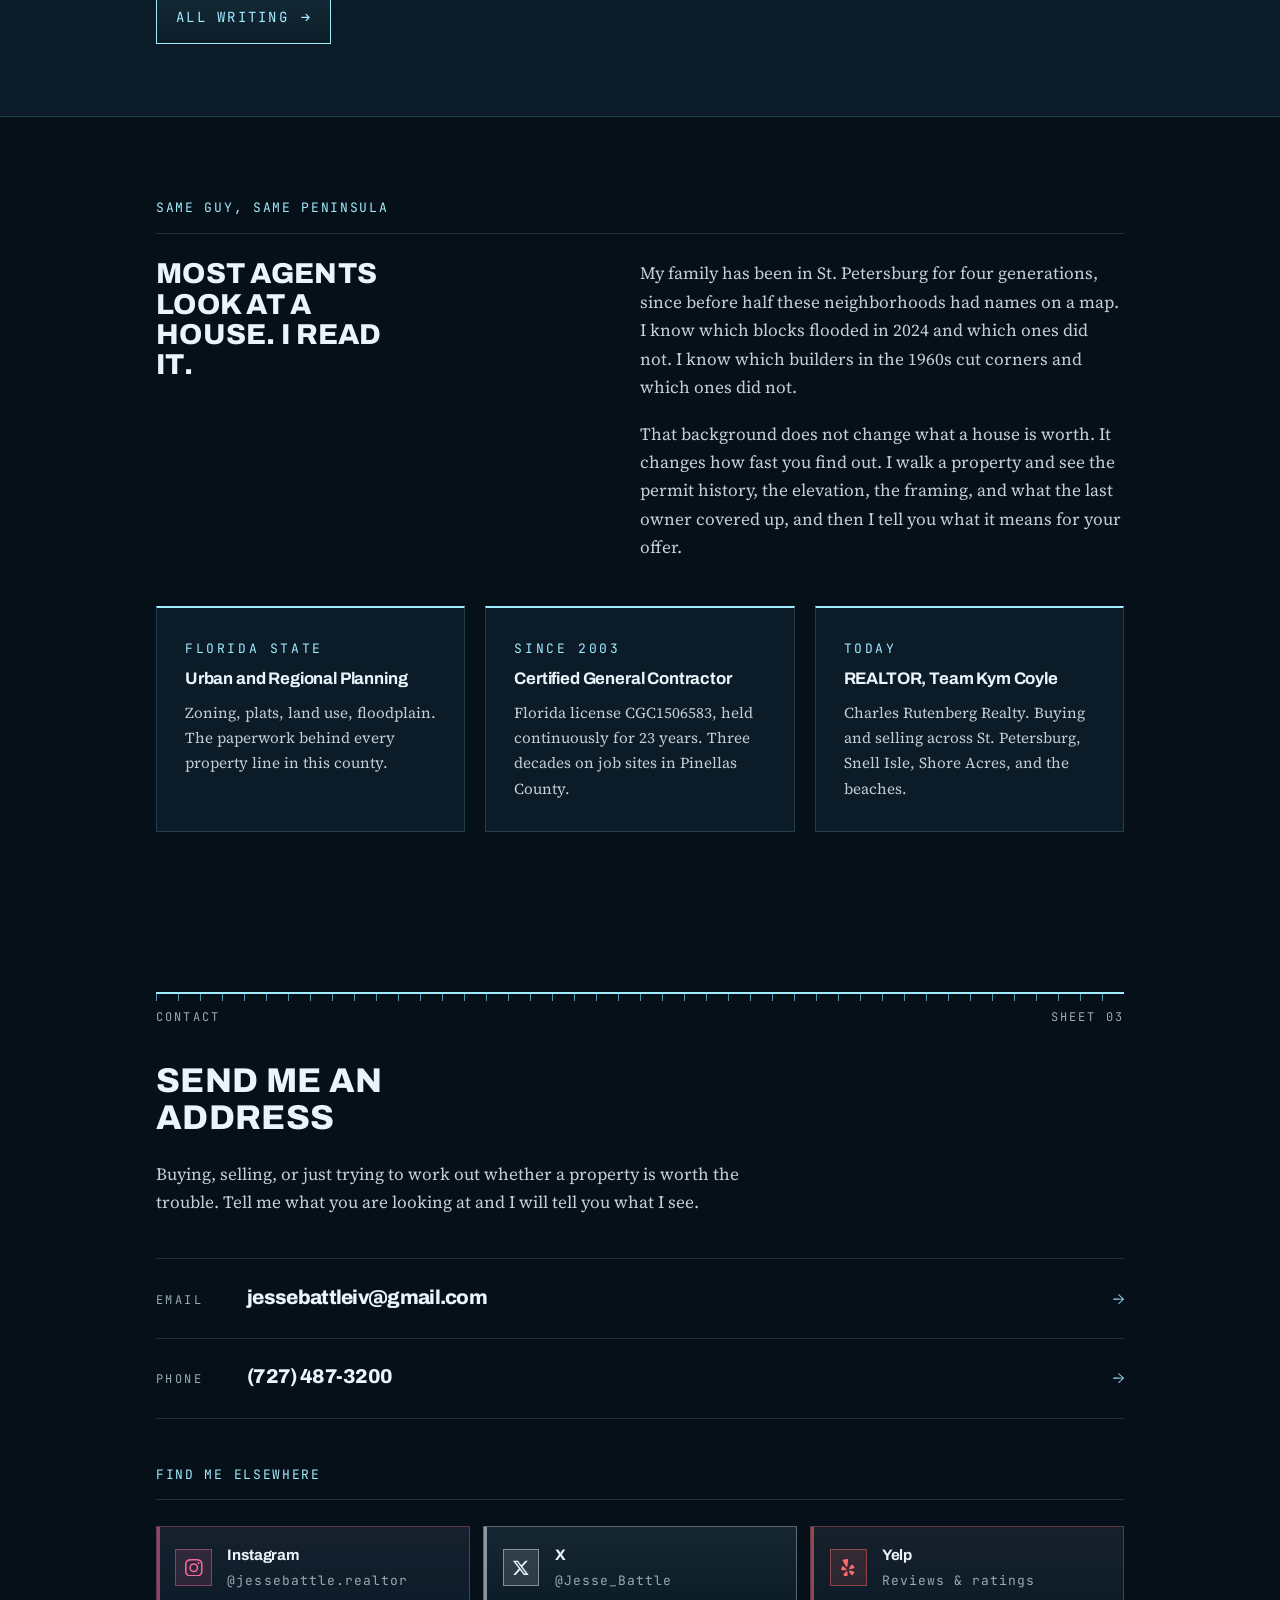
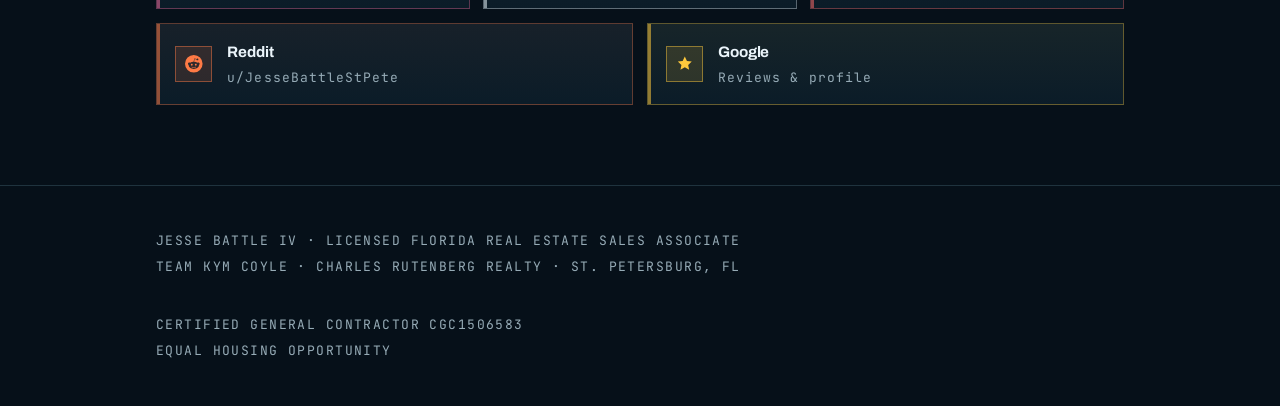
==== commit 0f99e117: "Homepage strip: add 2027 forecast, drop oldest, move Latest badge" ====
--- a/index.html
+++ b/index.html
@@ -330,12 +330,12 @@
       </div>
 
       <!-- ===== FOUR MOST RECENT POSTS, NEWEST FIRST. See HOW-TO-POST.md ===== -->
-      <ul class="post-strip">
+      <ul class="post-strip">         <li>           <a class="compact-card" href="blog/2027-renovation-forecast-st-pete">             <div class="shot">               <span class="badge">Latest</span>               <img src="blog/img/thumb-2027-trends.jpg" width="480" height="384" alt="Open-plan kitchen with deep green tall cabinets, walnut uppers and a stone waterfall island">             </div>             <div class="meta">               <time datetime="2026-09-18">September 18, 2026</time>               <h4>The 2027 look is green, clay and warm wood</h4>               <p>Green, clay and warm wood, and what survives Florida light and code.</p>               <span class="more">Read the article &rarr;</span>             </div>           </a>         </li>
 
         <li>
           <a class="compact-card" href="blog/2026-uad-3-6-appraisal-changes-pinellas">
             <div class="shot">
-              <span class="badge">Latest</span>
+              
               <img src="blog/img/thumb-uad-3-6-documentation.jpg" width="480" height="384" alt="Invoices and receipts spread across a desk beside a binder, a calculator and a phone, with a person reviewing the paperwork">
             </div>
             <div class="meta">
@@ -370,20 +370,6 @@
               <time datetime="2026-08-18">August 18, 2026</time>
               <h4>Three deadlines are reshaping the St. Pete condo market</h4>
               <p>Three rules from three authorities inside thirteen months, and the documents to have ready.</p>
-              <span class="more">Read the article &rarr;</span>
-            </div>
-          </a>
-        </li>
-
-        <li>
-          <a class="compact-card" href="blog/2026-kitchen-bath-trends-st-pete">
-            <div class="shot">
-              <img src="blog/img/thumb-quartzite-kitchen.jpg" width="480" height="384" alt="Quartzite island and full-height backsplash in a white oak kitchen">
-            </div>
-            <div class="meta">
-              <time datetime="2026-08-18">August 18, 2026</time>
-              <h4>2026 kitchen and bath trends: what actually works in St. Petersburg</h4>
-              <p>The national trend list with the Florida flood and permit filter applied.</p>
               <span class="more">Read the article &rarr;</span>
             </div>
           </a>
--- a/style.css
+++ b/style.css
@@ -192,13 +192,21 @@
 .wh-map{margin:0}
 .map-frame{position:relative;border:1px solid var(--hair);line-height:0;overflow:hidden}
 .map-frame img{width:100%;height:auto;display:block}
-.map-mark{position:absolute;width:2.4rem;height:2.4rem;transform:translate(-50%,-50%);pointer-events:none}
-.map-mark svg{width:100%;height:100%;display:block}
-.map-lab{position:absolute;transform:translate(-50%,-50%);font-family:'JetBrains Mono',monospace;
-  font-size:var(--l3);letter-spacing:.16em;text-transform:uppercase;color:var(--paper);
-  text-shadow:0 1px 4px rgba(6,16,25,.95),0 0 2px rgba(6,16,25,.9);pointer-events:none;white-space:nowrap;line-height:1}
-.map-lab-key{color:var(--pb)}
-.map-lab-vert{transform:translate(-50%,-50%) rotate(-90deg)}
+/* Neighbourhood labels are an inline SVG laid over the image rather than text
+   burned into the JPG, so they stay crisp at any size, scale with the layout
+   and can be edited without regenerating the photograph. The viewBox is the
+   image's own 900x900 pixel grid, so a label's coordinates ARE its pixel
+   position on the satellite -- place by eye against the image, paste straight
+   in. Font sizes are in user units and therefore scale with the container.
+   The dark halo is paint-order:stroke rather than a box, which keeps the
+   labels legible over both bright Gulf water and dark land. */
+.map-svg{position:absolute;inset:0;width:100%;height:100%;pointer-events:none;overflow:visible}
+.map-svg text{font-family:'JetBrains Mono',monospace;text-transform:uppercase;
+  paint-order:stroke;stroke:var(--ink);stroke-width:3.2;stroke-linejoin:round;
+  dominant-baseline:middle}
+.map-svg .mj{font-size:15px;letter-spacing:2.4px;font-weight:500;fill:var(--paper)}
+.map-svg .mn{font-size:11.5px;letter-spacing:1.5px;fill:var(--slate)}
+.map-svg .wt{font-size:12.5px;letter-spacing:4px;fill:var(--pb-mid);opacity:.9}
 .wh-map figcaption{margin-top:.8rem}
 @media(max-width:860px){
   .wh-grid{grid-template-columns:1fr;gap:2.2rem}
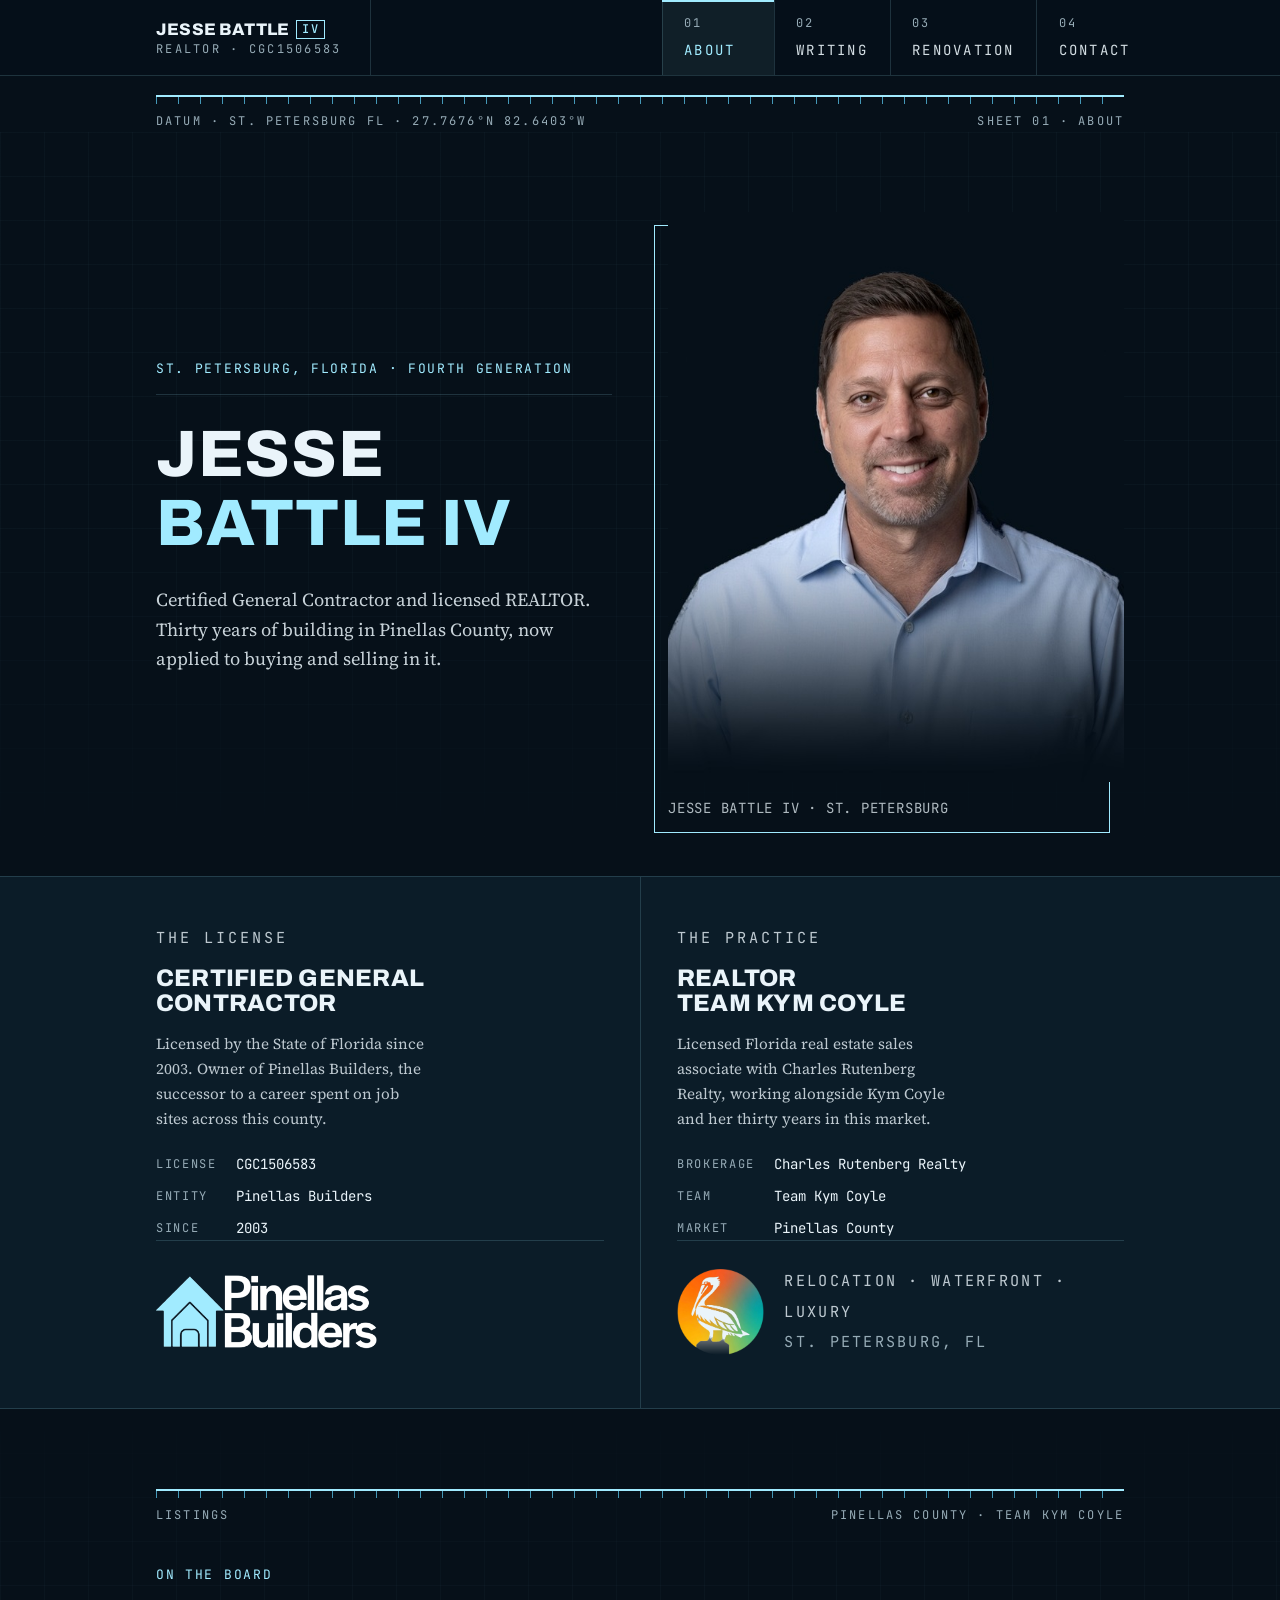
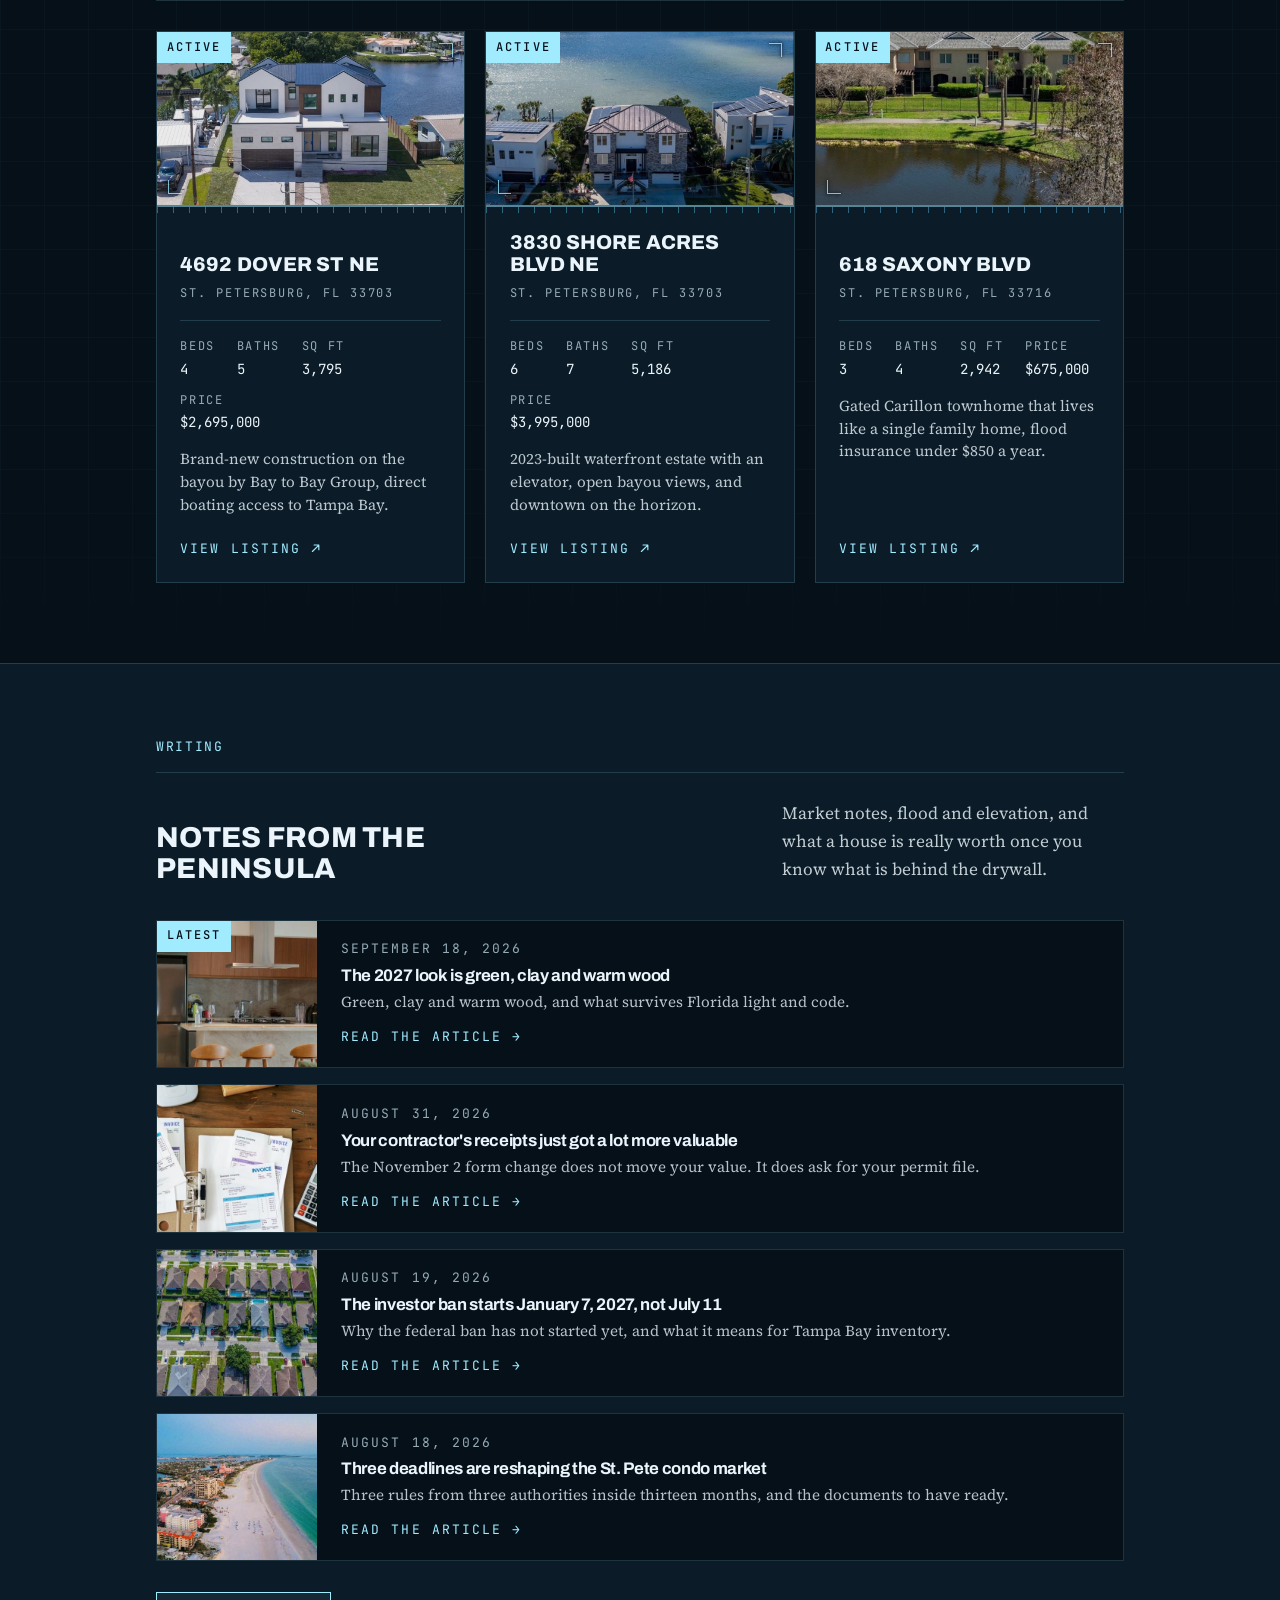
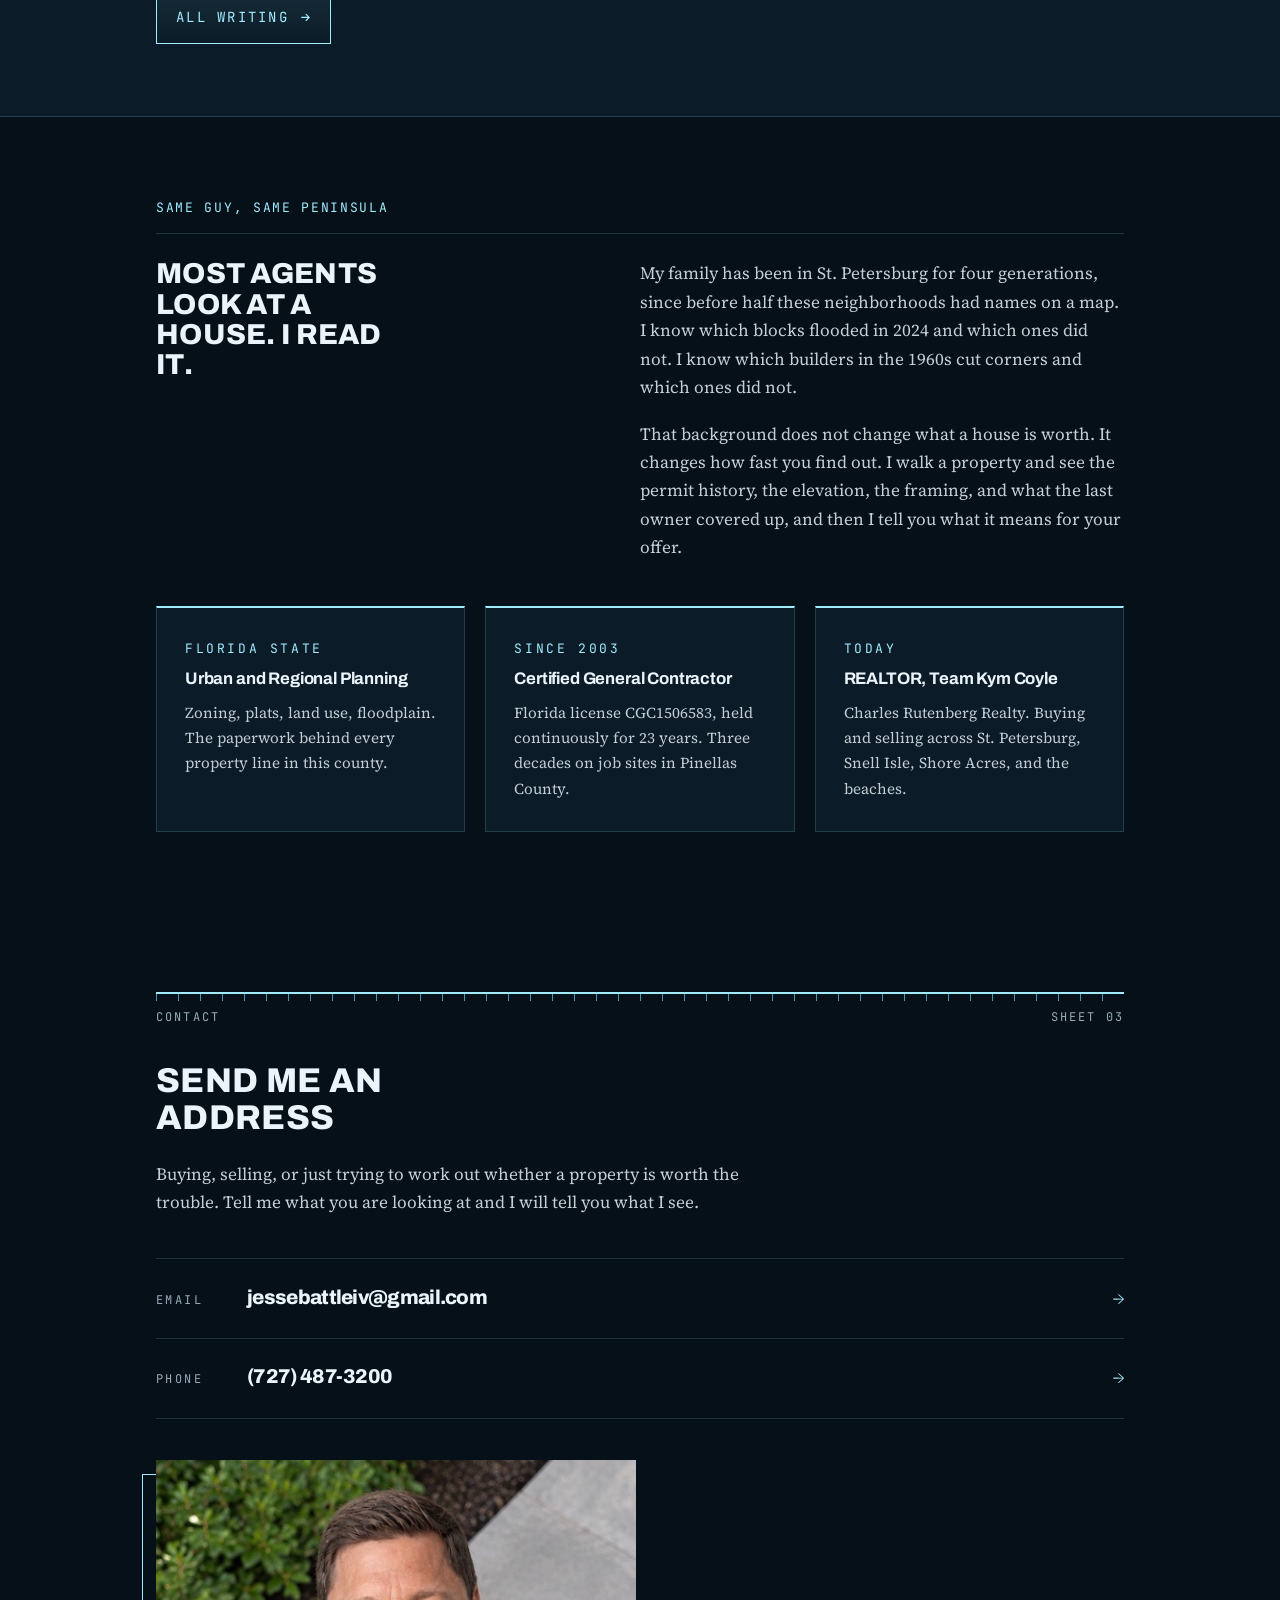
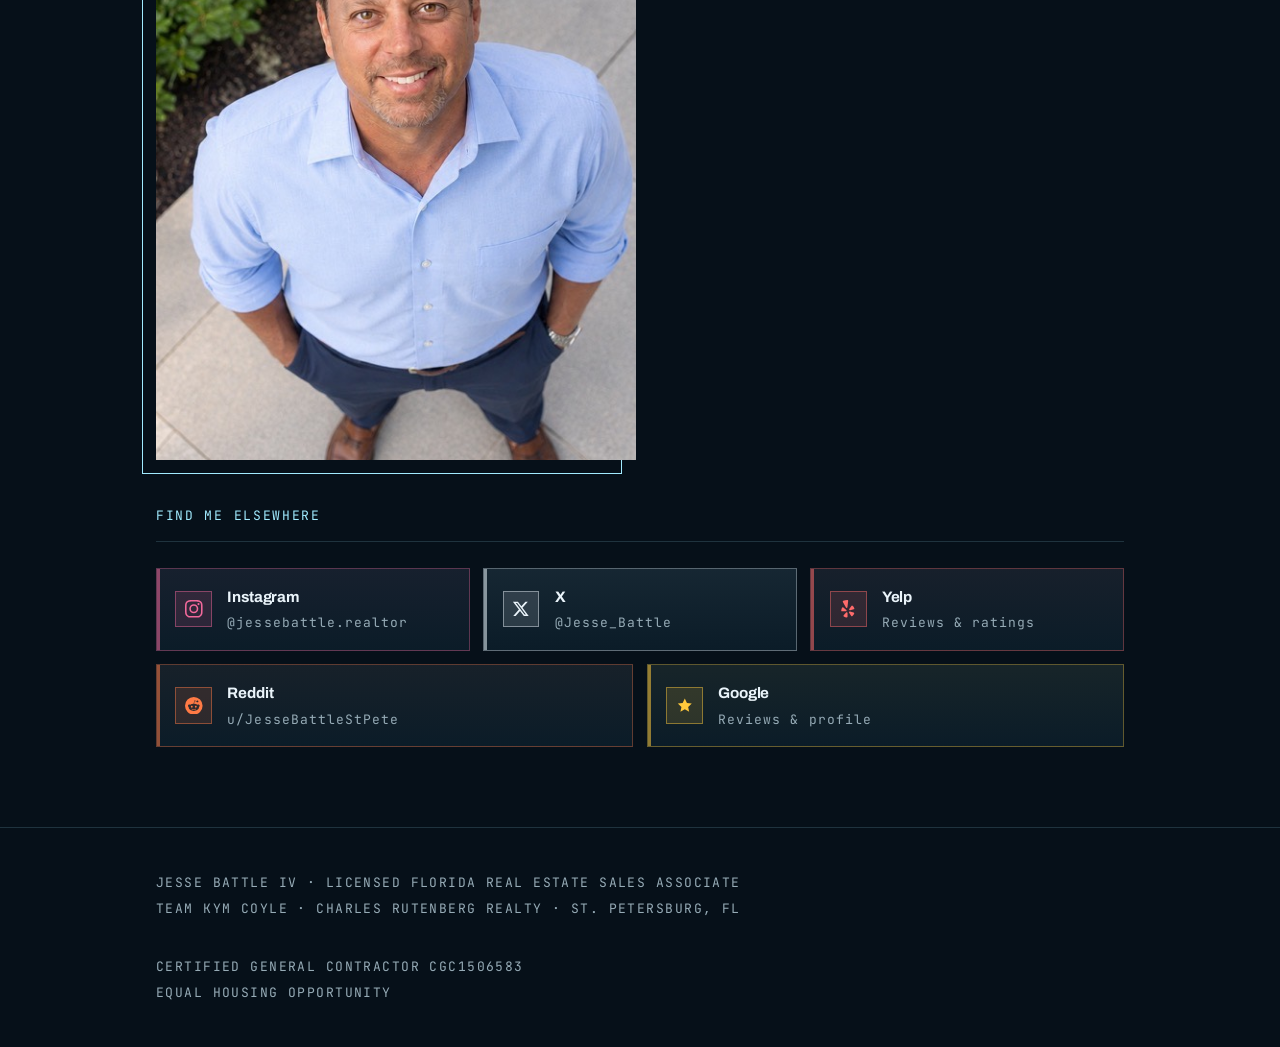
==== commit 4e3f4643: "Add a second portrait of Jesse to the Contact section The overhead shot on the paver walkway goes in" ====
--- a/index.html
+++ b/index.html
@@ -439,6 +439,14 @@
       </a>
     </div>
 
+    <figure class="portrait">
+      <img src="img/jesse-overhead.jpg"
+           srcset="img/jesse-overhead-500w.jpg 500w,
+                   img/jesse-overhead.jpg 1000w"
+           sizes="(min-width: 841px) 30rem, 15rem" width="1000" height="1250"
+           alt="Jesse Battle IV, St. Petersburg realtor and general contractor" loading="lazy" decoding="async">
+    </figure>
+
     <h3 class="soc-h">Find me elsewhere</h3>
     <div class="social-grid">
         <a class="slink s-ig" href="https://www.instagram.com/jessebattle.realtor/" target="_blank" rel="me noopener">
--- a/style.css
+++ b/style.css
@@ -400,6 +400,12 @@
 .home section{padding:5rem 0}
 .home .close-h{font-family:'Archivo',sans-serif;font-weight:800;font-size:var(--d2);line-height:1.05;letter-spacing:.01em;text-transform:uppercase;max-width:13ch;margin-top:2.2rem}
 .home .close-deck{margin-top:1.5rem;max-width:var(--w-measure);color:rgba(234,244,250,.84)}
+/* Second .portrait, reusing the hero's frame and widths. The hero gets its
+   spacing from the header grid gap; in block flow it needs a margin, and
+   2.6rem matches the .contact-stations step above it. justify-self:start
+   overrides the hero's desktop "end", which some browsers apply outside a
+   grid and some ignore; start lines it up with the column either way. */
+.home #contact .portrait{justify-self:start;margin-top:2.6rem}
 .home h3.big{font-family:'Archivo',sans-serif;font-weight:800;font-size:var(--d3);line-height:1.05;letter-spacing:.01em;text-transform:uppercase;max-width:18ch;margin-bottom:1.6rem}
 .home .body-col{max-width:var(--w-measure)}
 .home .story-grid{display:grid;grid-template-columns:1fr 1.15fr;gap:4rem;align-items:start}
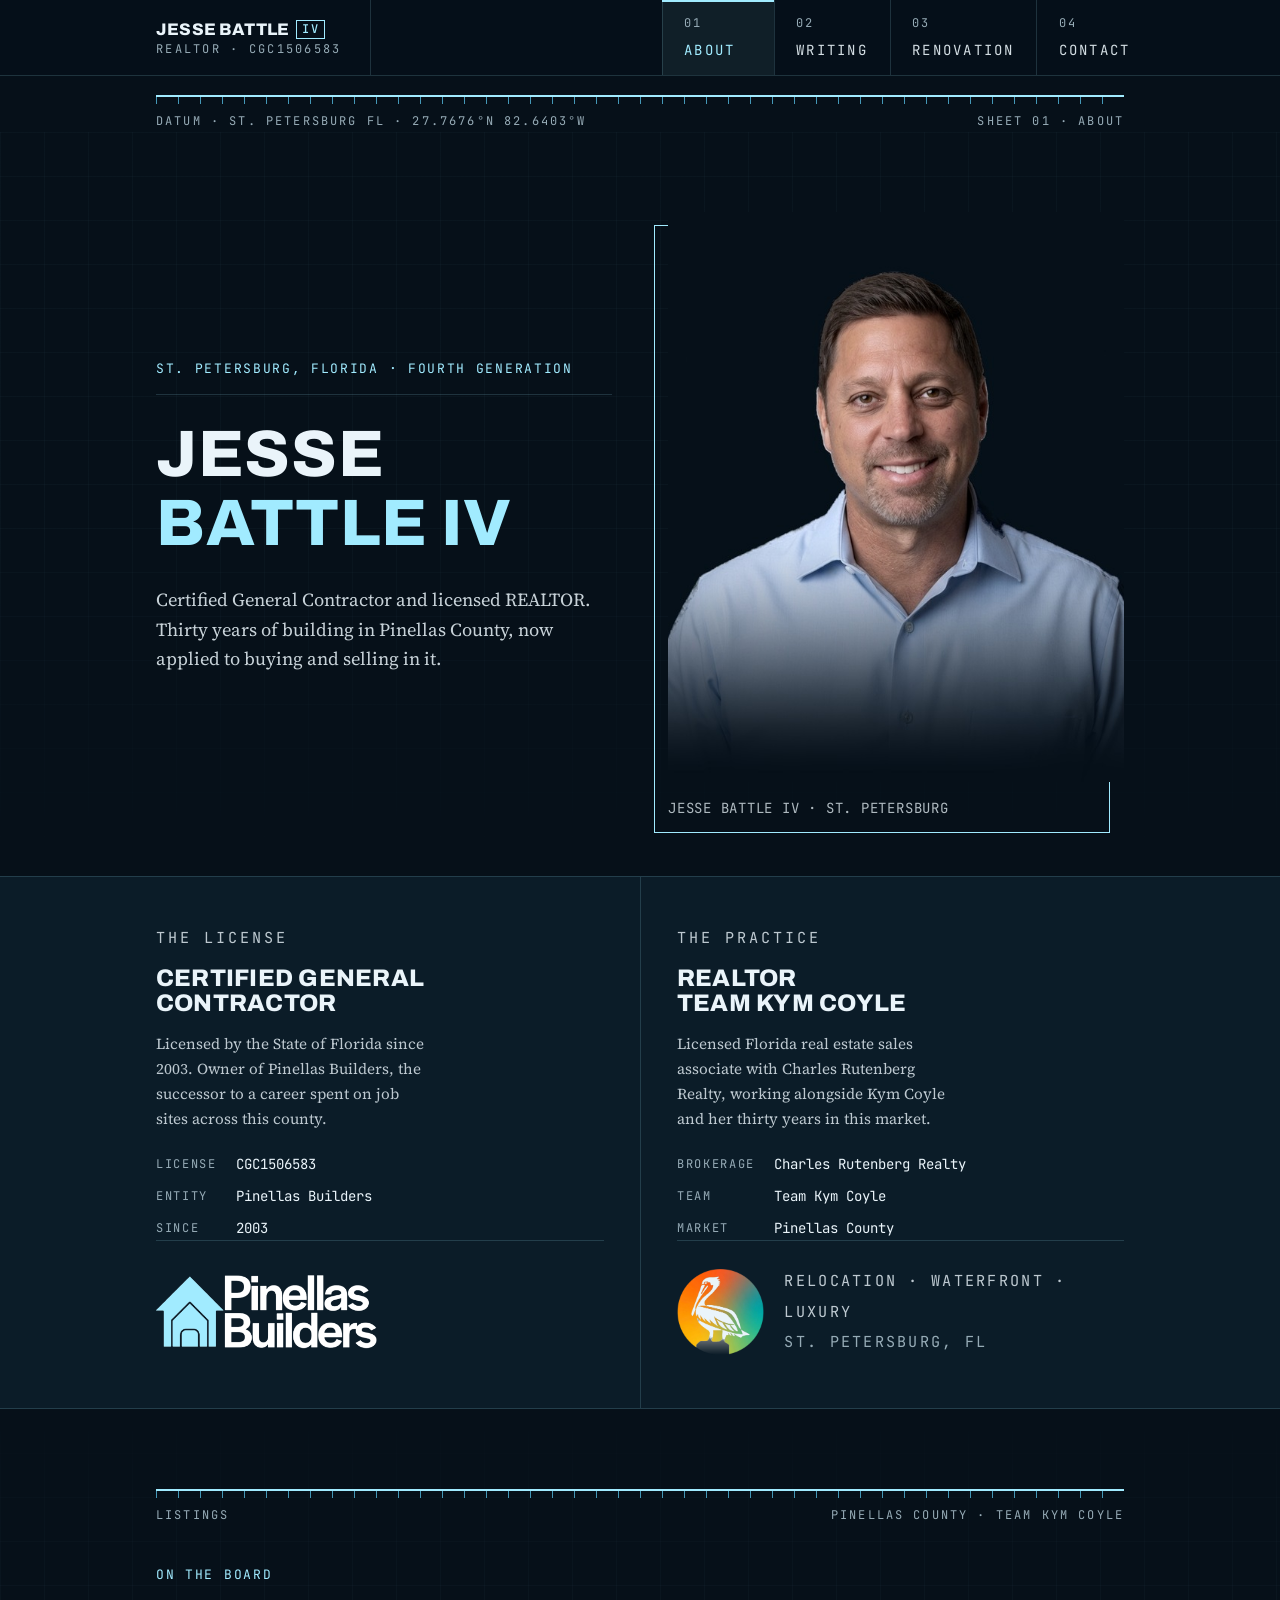
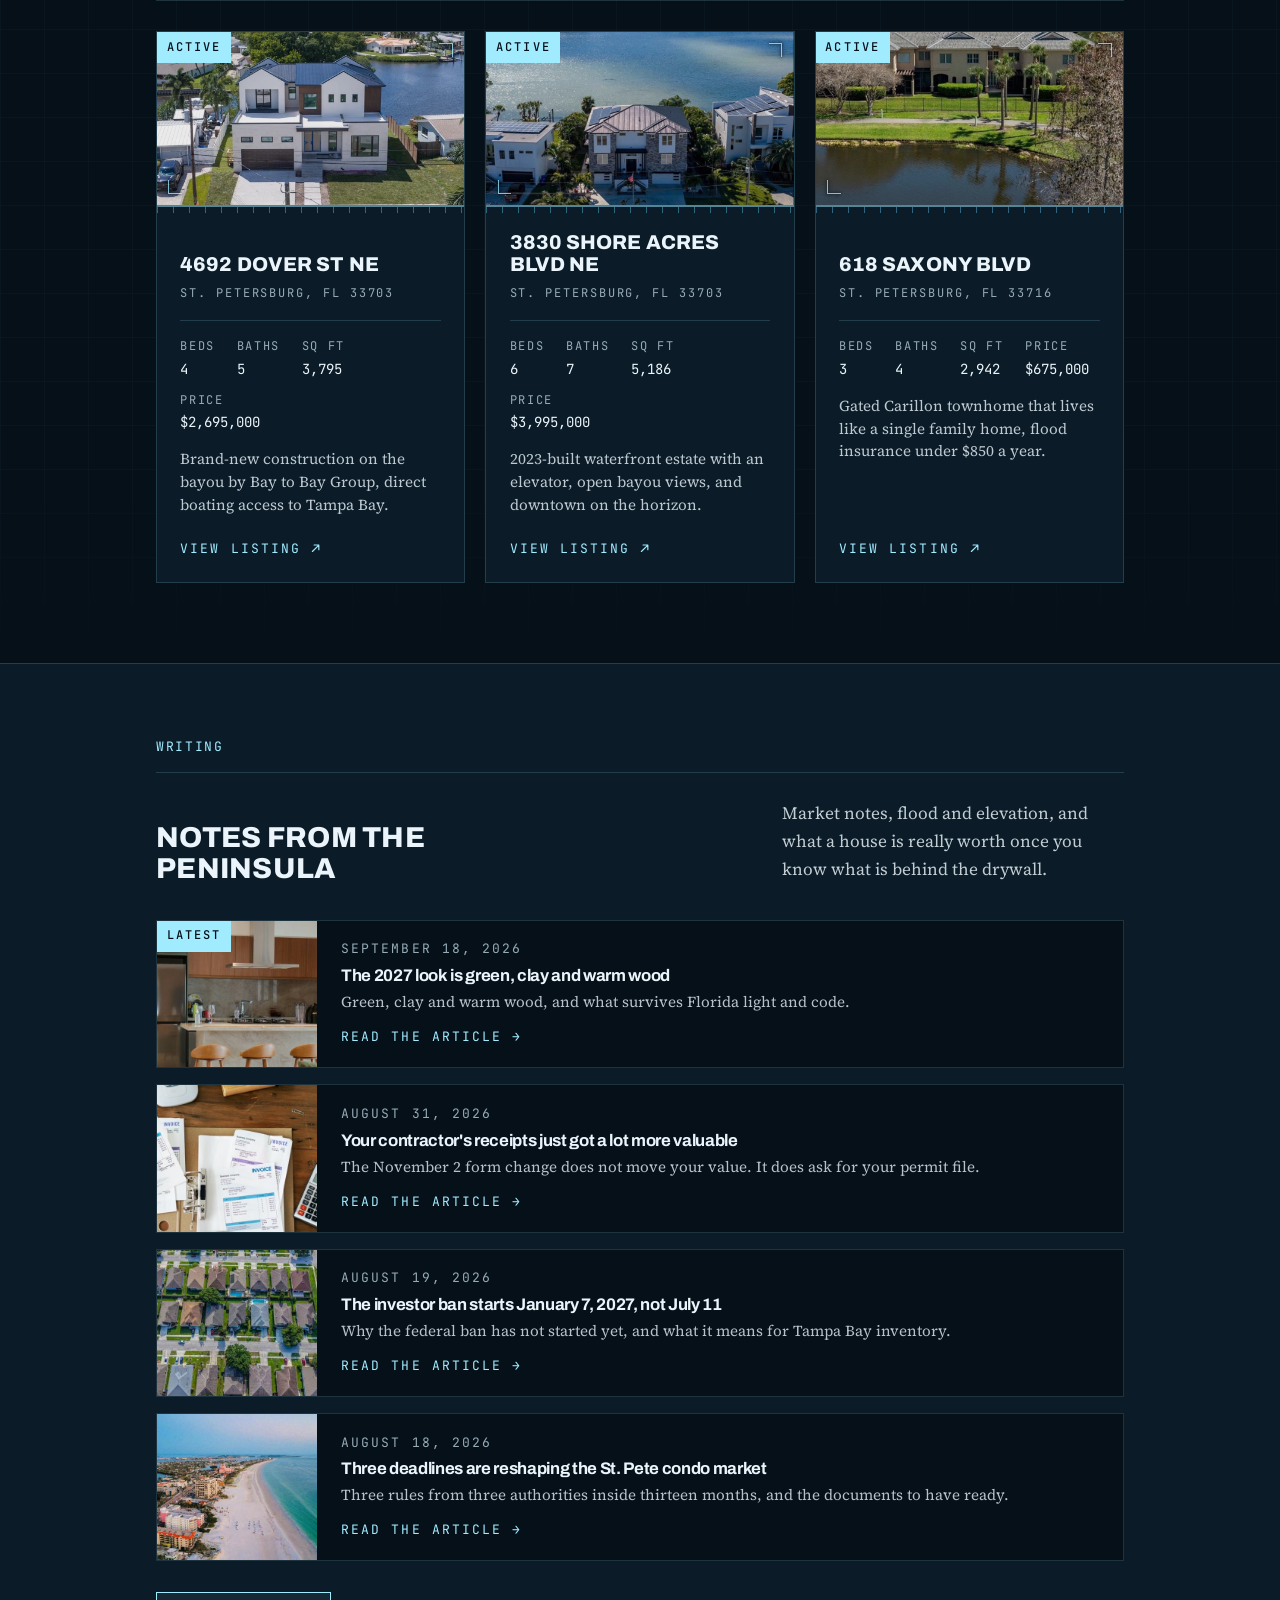
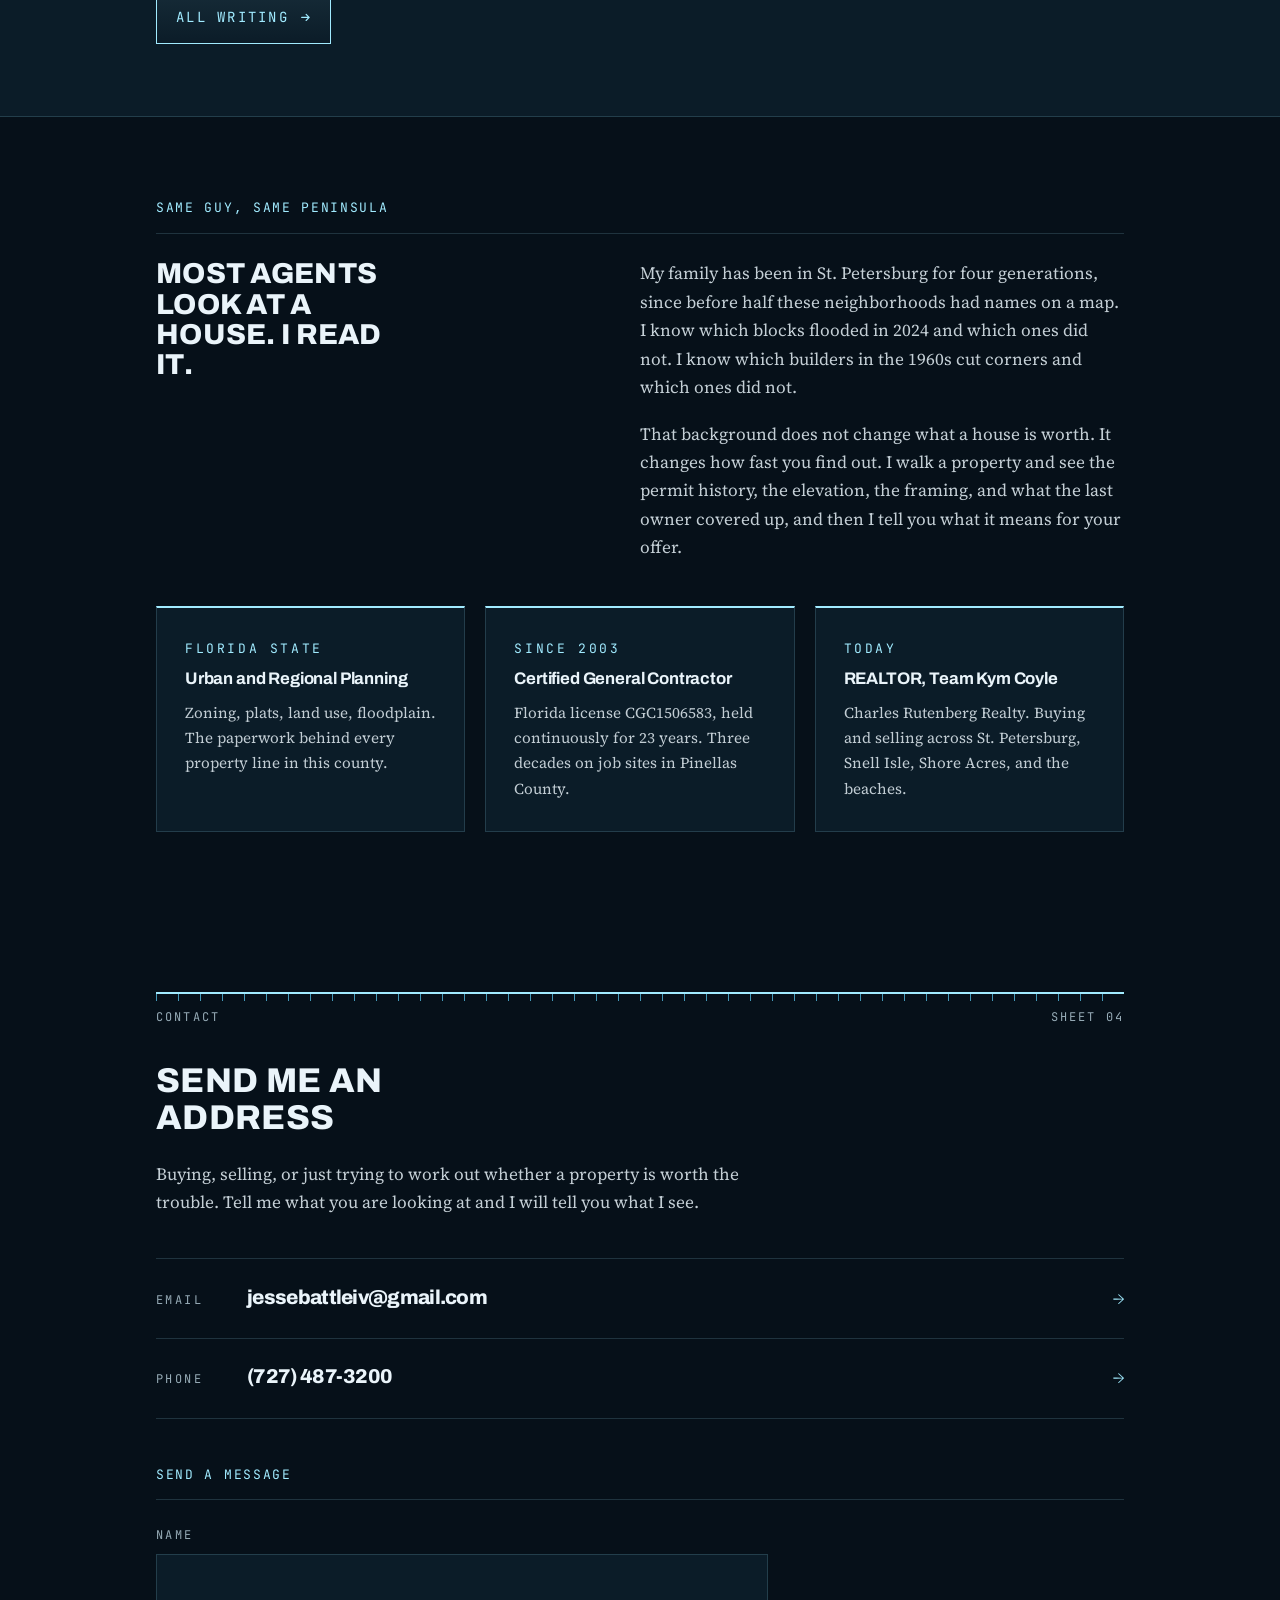
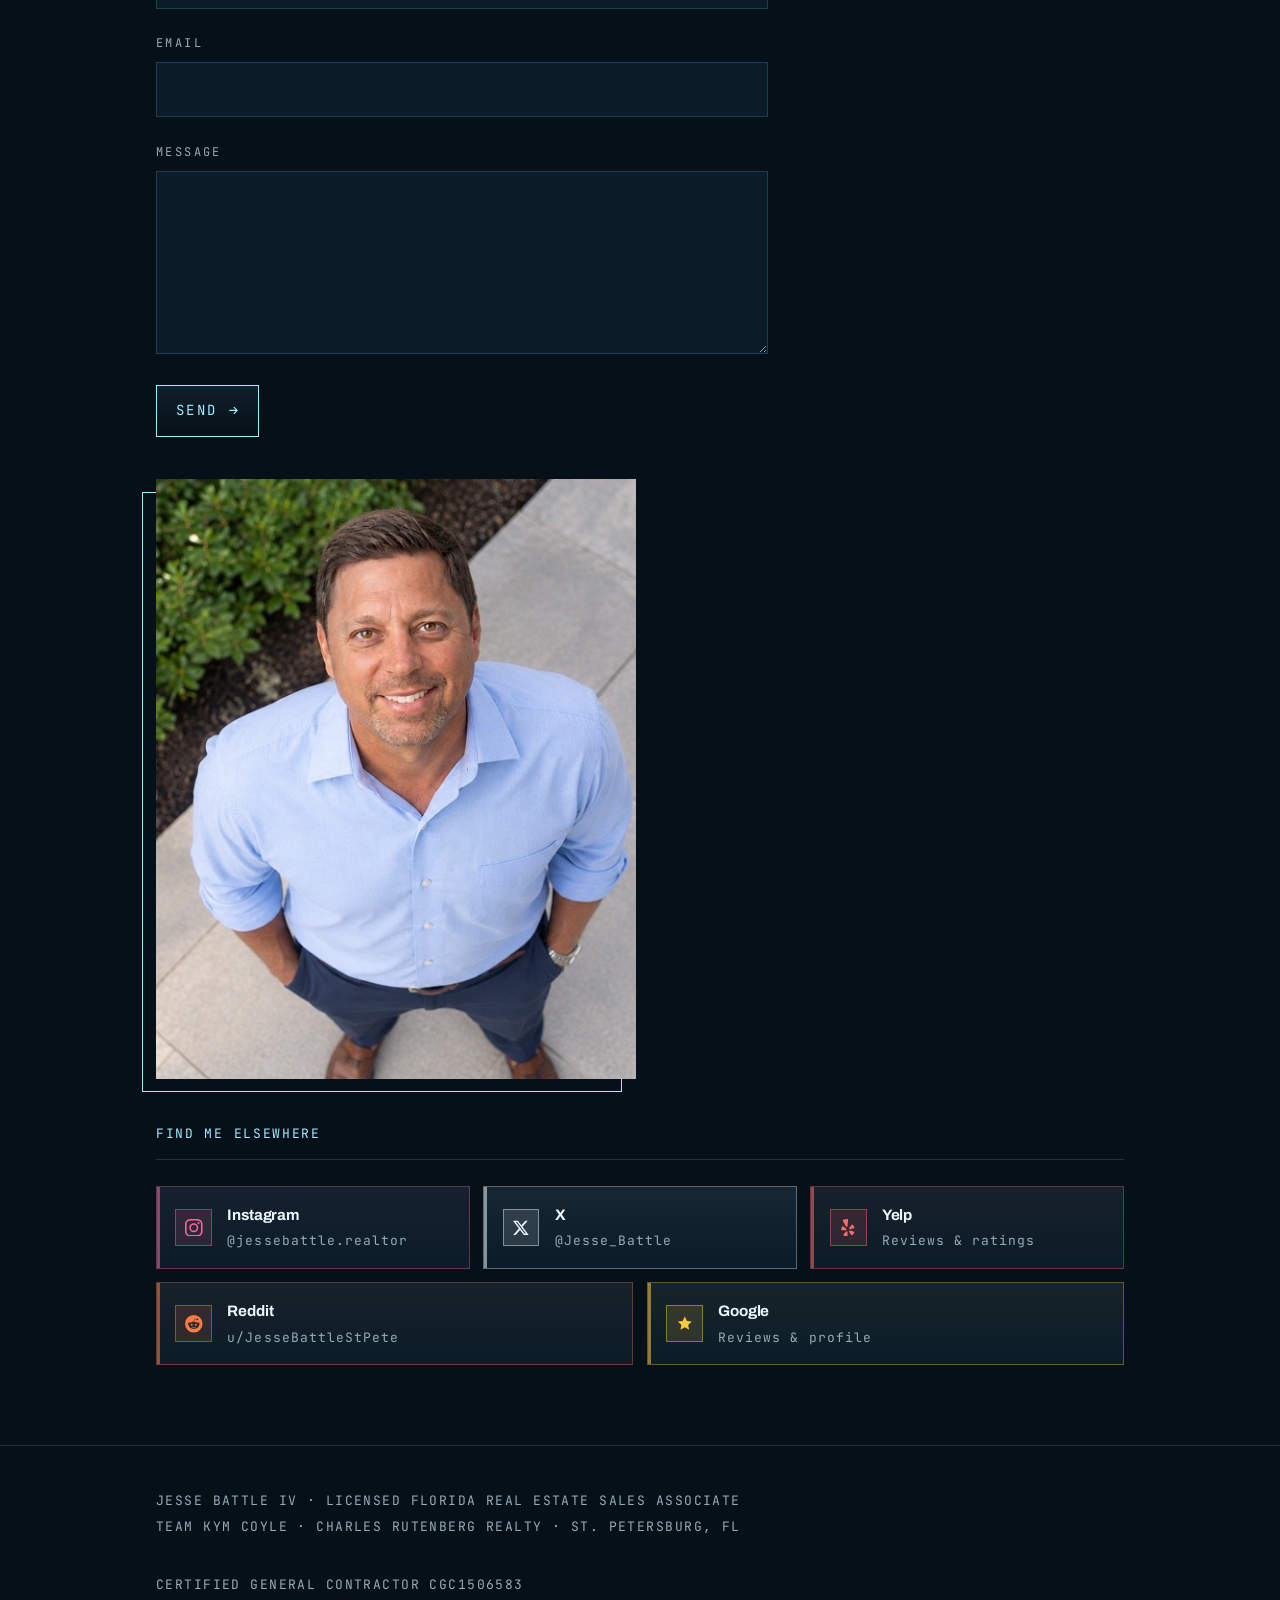
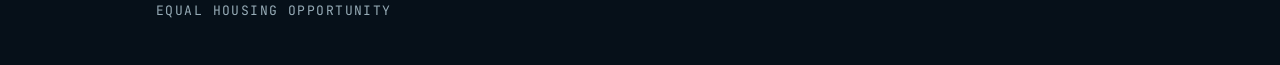
==== commit f9e16169: "Add a contact form with a Worker that emails it through Resend Fix the Contact section label first: " ====
--- a/index.html
+++ b/index.html
@@ -424,7 +424,7 @@
 <section id="contact">
   <div class="wrap">
     <div class="datum"></div>
-    <div class="datum-lab"><span>Contact</span><span>Sheet 03</span></div>
+    <div class="datum-lab"><span>Contact</span><span>Sheet 04</span></div>
 
     <h2 class="close-h">Send me an address</h2>
     <p class="close-deck">Buying, selling, or just trying to work out whether a property is worth the
@@ -439,6 +439,34 @@
       </a>
     </div>
 
+    <!-- Ships hidden; contact.js reveals it once it can submit, so nobody
+         sees a form that cannot send. The stations above work without JS. -->
+    <form class="contact-form" action="/api/contact" method="post" hidden>
+      <h3 class="soc-h">Send a message</h3>
+      <div class="field">
+        <label for="cf-name">Name</label>
+        <input id="cf-name" name="name" type="text" autocomplete="name" maxlength="200" required>
+      </div>
+      <div class="field">
+        <label for="cf-email">Email</label>
+        <input id="cf-email" name="email" type="email" autocomplete="email" maxlength="254" required>
+      </div>
+      <div class="field">
+        <label for="cf-message">Message</label>
+        <textarea id="cf-message" name="message" rows="6" maxlength="5000" required></textarea>
+      </div>
+      <!-- Honeypot. People never see or reach it; bots fill every field. -->
+      <div class="vh" aria-hidden="true">
+        <label for="cf-ref">Leave this empty</label>
+        <input id="cf-ref" name="ref_code" type="text" tabindex="-1" autocomplete="off">
+      </div>
+      <button class="form-send" type="submit">
+        <span class="lbl">Send</span>
+        <svg class="arw" viewBox="0 0 16 16" aria-hidden="true" focusable="false"><path d="M2.5 8h11M9 3.5 13.5 8 9 12.5"/></svg>
+      </button>
+      <p class="form-status" aria-live="polite"></p>
+    </form>
+
     <figure class="portrait">
       <img src="img/jesse-overhead.jpg"
            srcset="img/jesse-overhead-500w.jpg 500w,
@@ -487,5 +515,6 @@
   </div>
 </footer>
 
+<script src="/contact.js" defer></script>
 </body>
 </html>
--- a/style.css
+++ b/style.css
@@ -402,10 +402,34 @@
 .home .close-deck{margin-top:1.5rem;max-width:var(--w-measure);color:rgba(234,244,250,.84)}
 /* Second .portrait, reusing the hero's frame and widths. The hero gets its
    spacing from the header grid gap; in block flow it needs a margin, and
-   2.6rem matches the .contact-stations step above it. justify-self:start
+   2.6rem matches the .contact-stations step. justify-self:start
    overrides the hero's desktop "end", which some browsers apply outside a
    grid and some ignore; start lines it up with the column either way. */
 .home #contact .portrait{justify-self:start;margin-top:2.6rem}
+/* Contact form. Labels are the .station .lab treatment so the form reads as
+   part of the same contact block; fields sit on --ink-2 like the cards, on a
+   --hair border. Field text is --base (17.2px): under 16px, iOS Safari zooms
+   the page on focus. Fields cap at --w-measure, since a message is prose;
+   the heading does not, so its rule spans the column like "Find me elsewhere". */
+.home .contact-form .field,.home .form-status{max-width:var(--w-measure)}
+.home .contact-form .field+.field{margin-top:1.6rem}
+.home .contact-form label{display:block;margin-bottom:.5rem;font-family:'JetBrains Mono',monospace;font-size:var(--l3);letter-spacing:.2em;text-transform:uppercase;color:var(--slate)}
+.home .contact-form input,.home .contact-form textarea{display:block;width:100%;padding:.85rem 1rem;
+  font-family:inherit;font-size:var(--base);line-height:1.5;color:var(--paper);
+  background:var(--ink-2);border:1px solid var(--hair);border-radius:0;-webkit-appearance:none;appearance:none}
+.home .contact-form textarea{min-height:10rem;resize:vertical}
+.home .contact-form input:focus-visible,.home .contact-form textarea:focus-visible{outline:2px solid var(--pb);outline-offset:3px}
+/* Browser autofill paints its own light fill; keep the field on the site ink */
+.home .contact-form input:-webkit-autofill{-webkit-text-fill-color:var(--paper);box-shadow:0 0 0 100px var(--ink-2) inset;caret-color:var(--paper)}
+.home .form-status:not(:empty){margin-top:1.2rem;padding-left:.9rem;border-left:2px solid var(--pb);font-size:var(--small);color:rgba(234,244,250,.84)}
+.home .form-status a{color:var(--pb)}
+/* Failure is a raised panel in the social cards' anatomy: --ink-2 ground,
+   --hair border, a heavier left bar, plus a "Not sent" label in the station
+   label treatment. Success stays an unboxed rule. The bar steps out of cyan
+   to --paper because --pb is the site's done/active accent. Shape and label
+   carry the difference, so it reads without colour and needs no new token. */
+.home .form-status.is-error{padding:.95rem 1.15rem;background:var(--ink-2);border:1px solid var(--hair);border-left:3px solid var(--paper);color:var(--paper)}
+.home .form-status .st-lab{display:block;margin-bottom:.4rem;font-family:'JetBrains Mono',monospace;font-size:var(--l3);letter-spacing:.2em;text-transform:uppercase;color:var(--paper)}
 .home h3.big{font-family:'Archivo',sans-serif;font-weight:800;font-size:var(--d3);line-height:1.05;letter-spacing:.01em;text-transform:uppercase;max-width:18ch;margin-bottom:1.6rem}
 .home .body-col{max-width:var(--w-measure)}
 .home .story-grid{display:grid;grid-template-columns:1fr 1.15fr;gap:4rem;align-items:start}
@@ -429,17 +453,21 @@
 .home footer .wrap{display:flex;justify-content:space-between;gap:2rem;flex-wrap:wrap}
 
 /* Cyan button. The Practice column had a matching one until the listings
-   section on this page replaced the reason for it; this is the only instance now. */
-.home .writing-btn{display:inline-flex;align-items:center;gap:.7rem;
+   section on this page replaced the reason for it. Two instances now: All
+   Writing, and Send on the contact form. */
+.home .writing-btn,.home .form-send{display:inline-flex;align-items:center;gap:.7rem;
   font-family:'JetBrains Mono',monospace;font-size:var(--l1);letter-spacing:.16em;text-transform:uppercase;
   color:var(--pb);text-decoration:none;border:1px solid var(--pb);padding:.85rem 1.2rem;
   background:linear-gradient(rgba(161,235,255,.07),transparent);
   transition:background .2s,color .2s,box-shadow .2s}
-.home .writing-btn:hover{background:var(--pb);color:var(--ink);box-shadow:0 0 0 3px rgba(161,235,255,.14)}
-.home .writing-btn:focus-visible{outline:2px solid var(--pb);outline-offset:3px}
-.home .writing-btn svg{width:.68rem;height:.68rem;flex:none;fill:none;stroke:currentColor;stroke-width:1.7;
+.home .writing-btn:hover,.home .form-send:hover{background:var(--pb);color:var(--ink);box-shadow:0 0 0 3px rgba(161,235,255,.14)}
+.home .writing-btn:focus-visible,.home .form-send:focus-visible{outline:2px solid var(--pb);outline-offset:3px}
+.home .writing-btn svg,.home .form-send svg{width:.68rem;height:.68rem;flex:none;fill:none;stroke:currentColor;stroke-width:1.7;
   stroke-linecap:round;stroke-linejoin:round}
-.home .writing-btn{margin-top:1.9rem}
+.home .writing-btn,.home .form-send{margin-top:1.9rem}
+/* <button> does not inherit type the way <a> does */
+.home .form-send{line-height:inherit;cursor:pointer}
+.home .form-send:disabled{opacity:.6;cursor:progress;pointer-events:none}
 .vh{position:absolute;width:1px;height:1px;padding:0;margin:-1px;overflow:hidden;clip:rect(0 0 0 0);white-space:nowrap;border:0}
 
 /* =========================================================
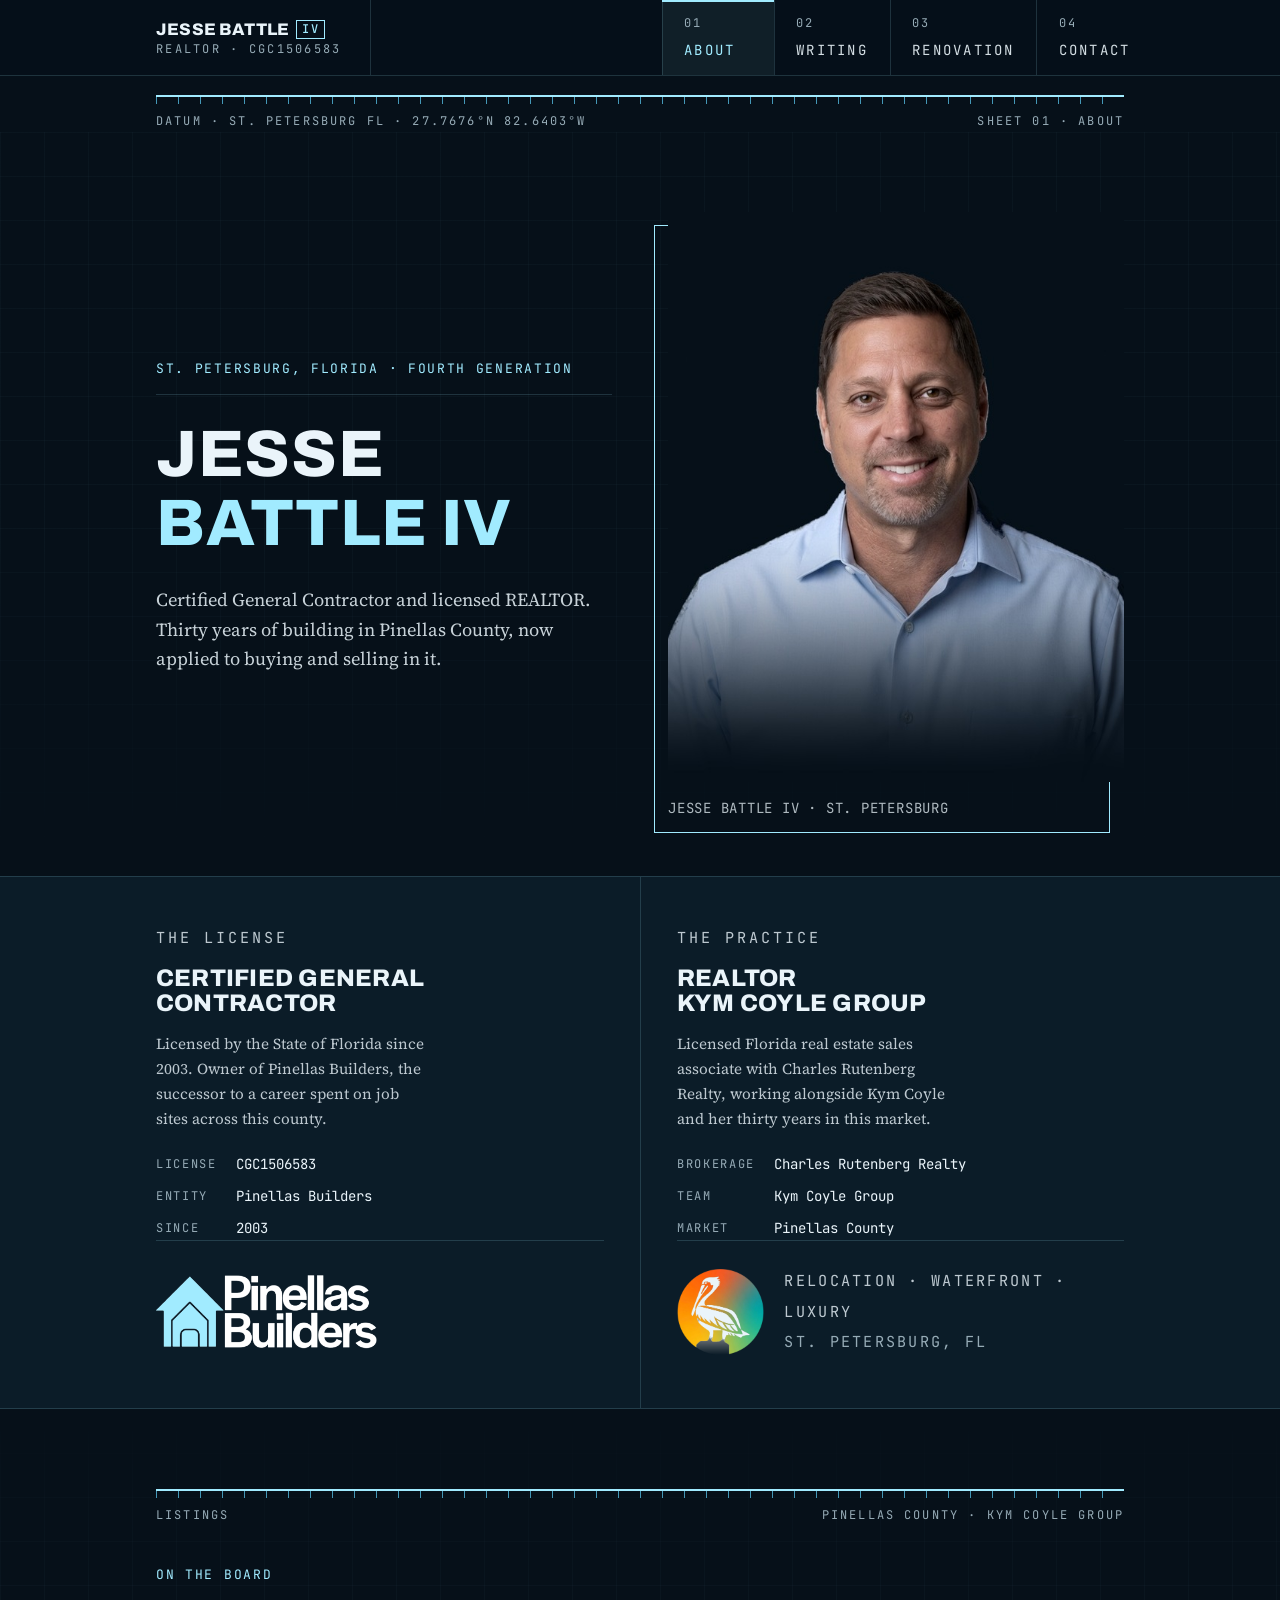
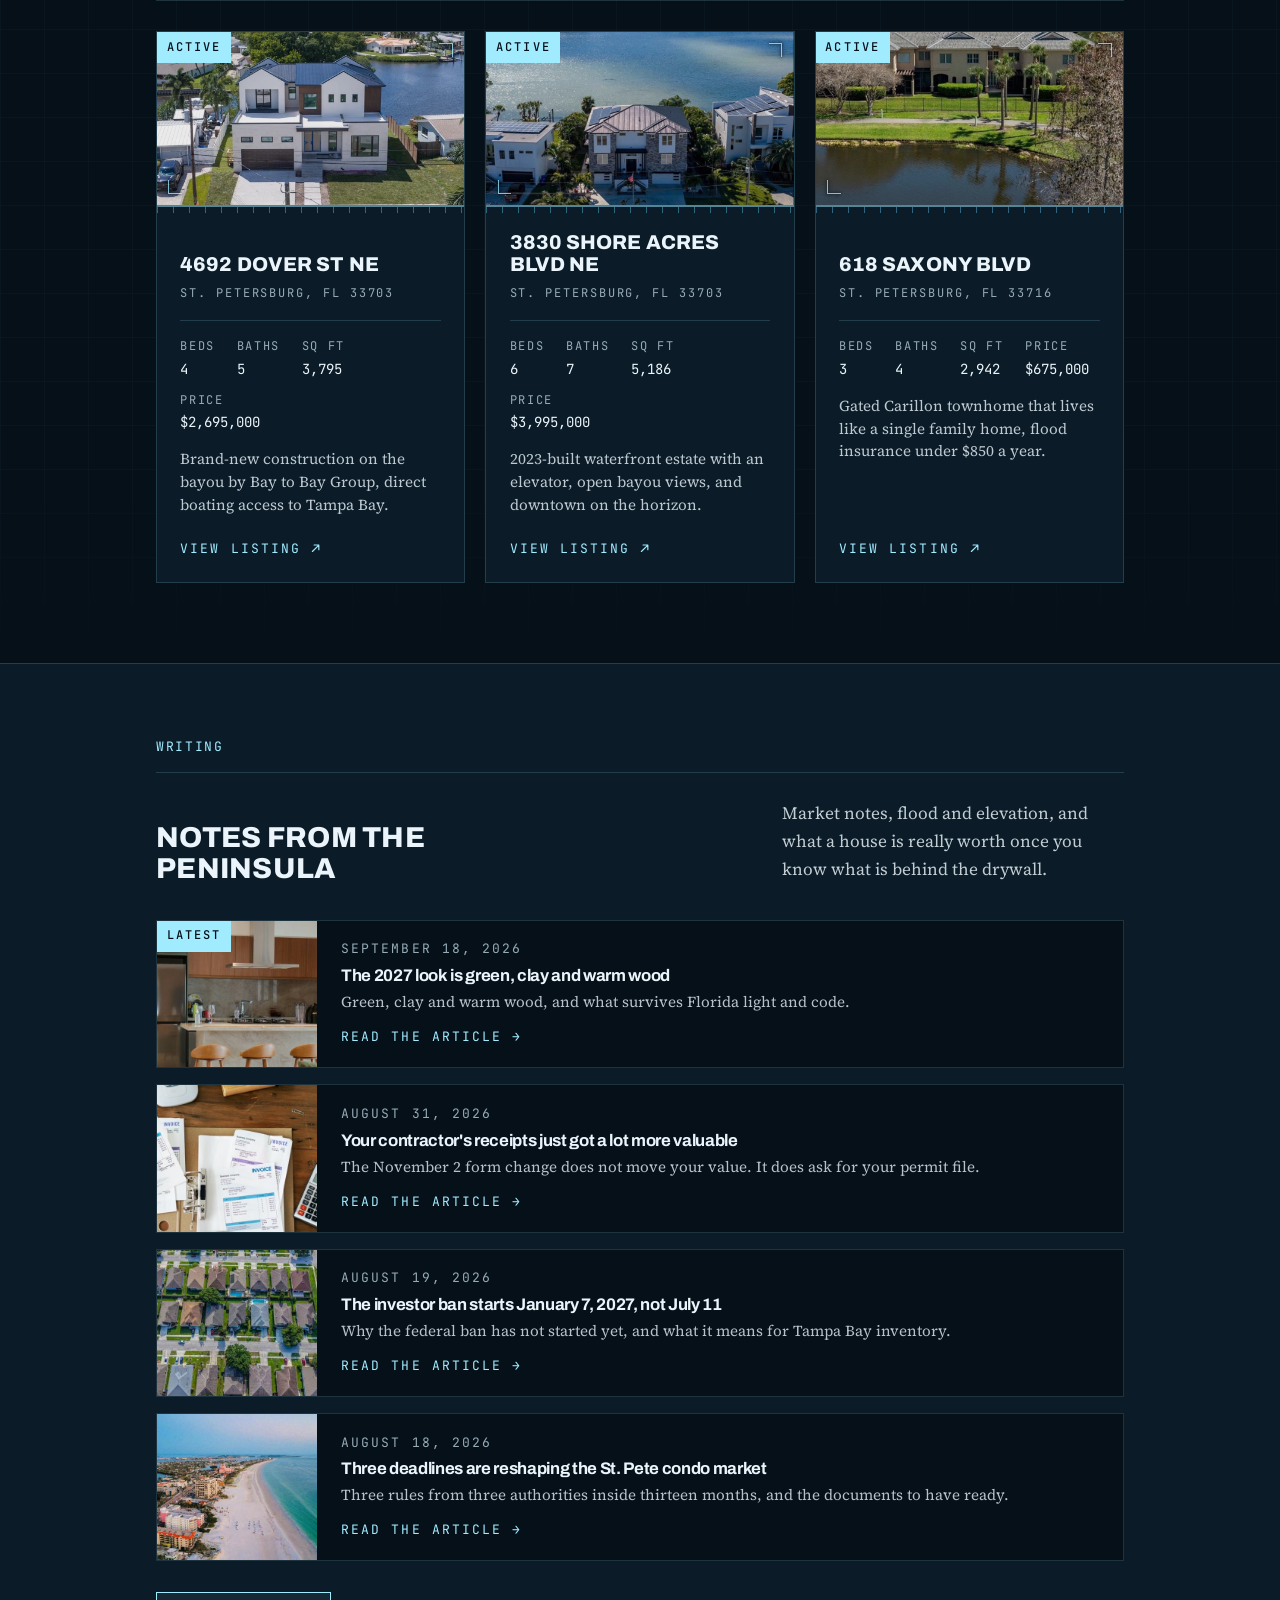
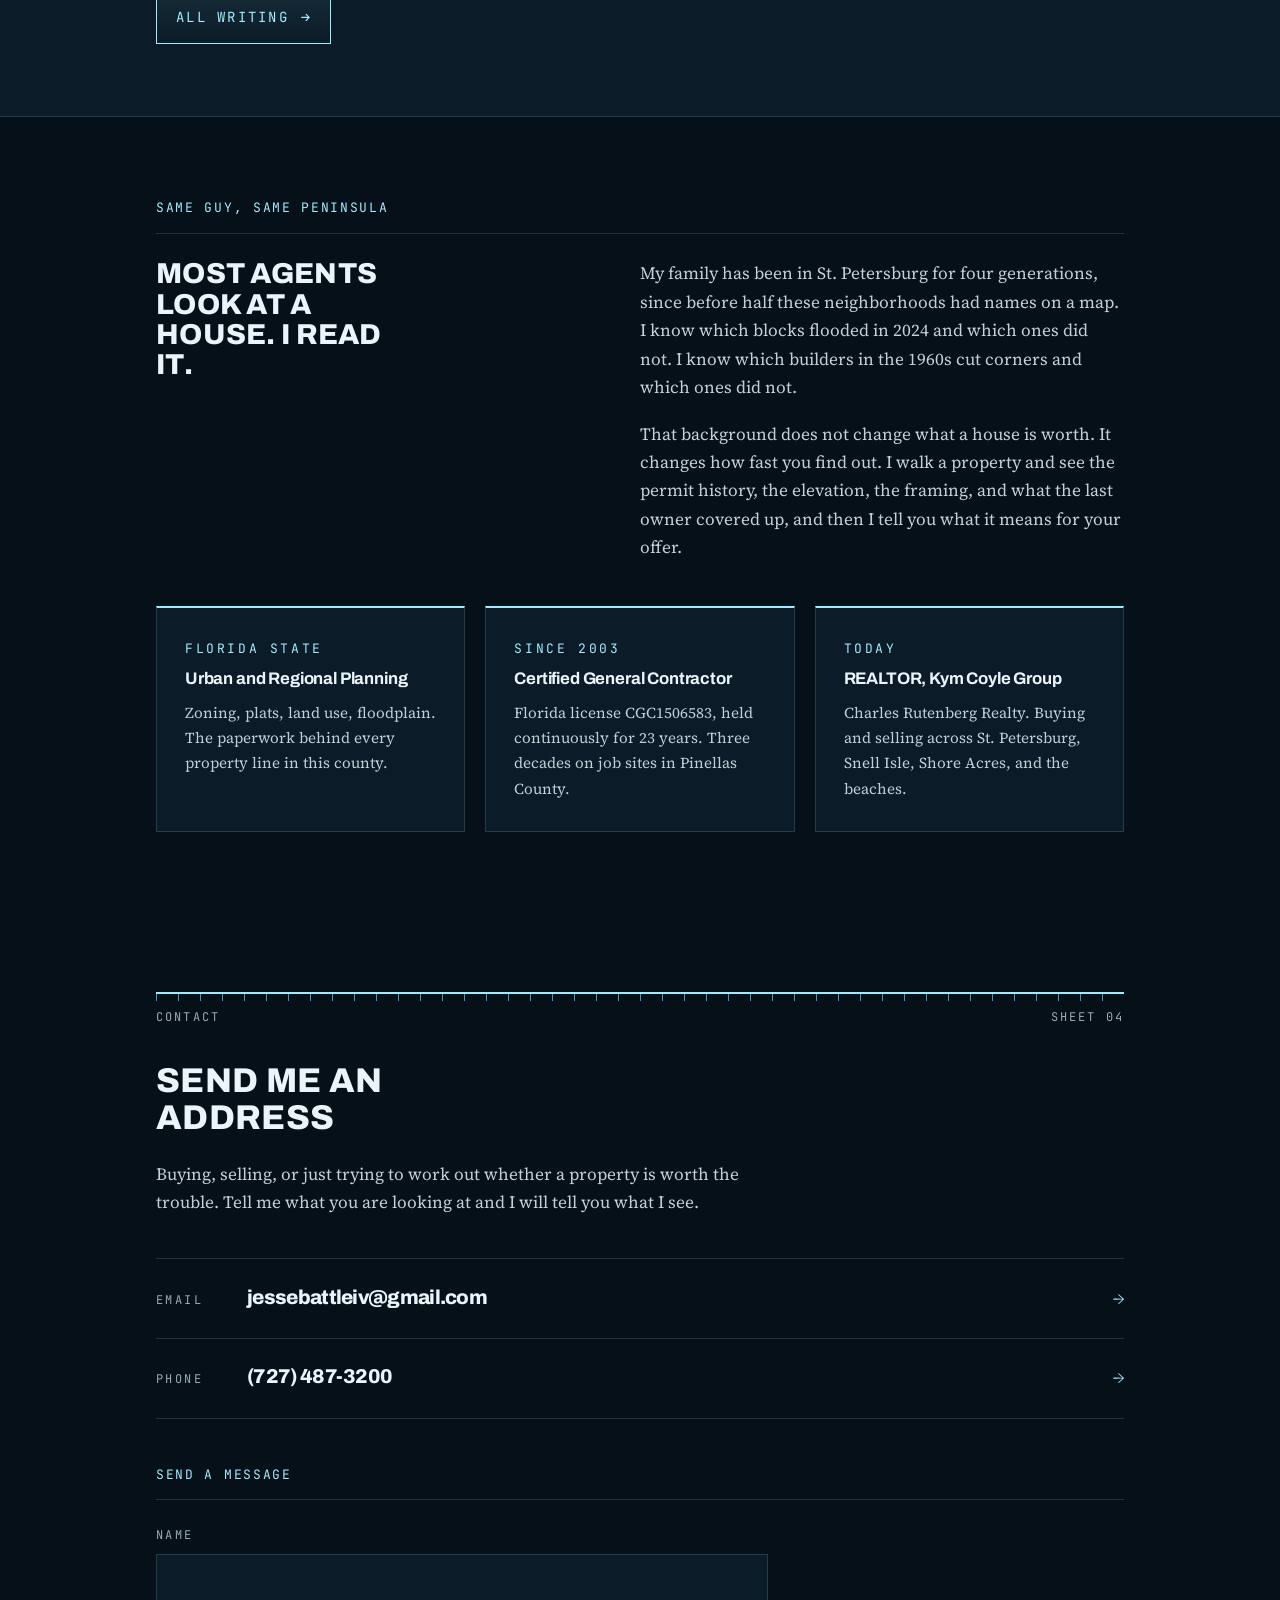
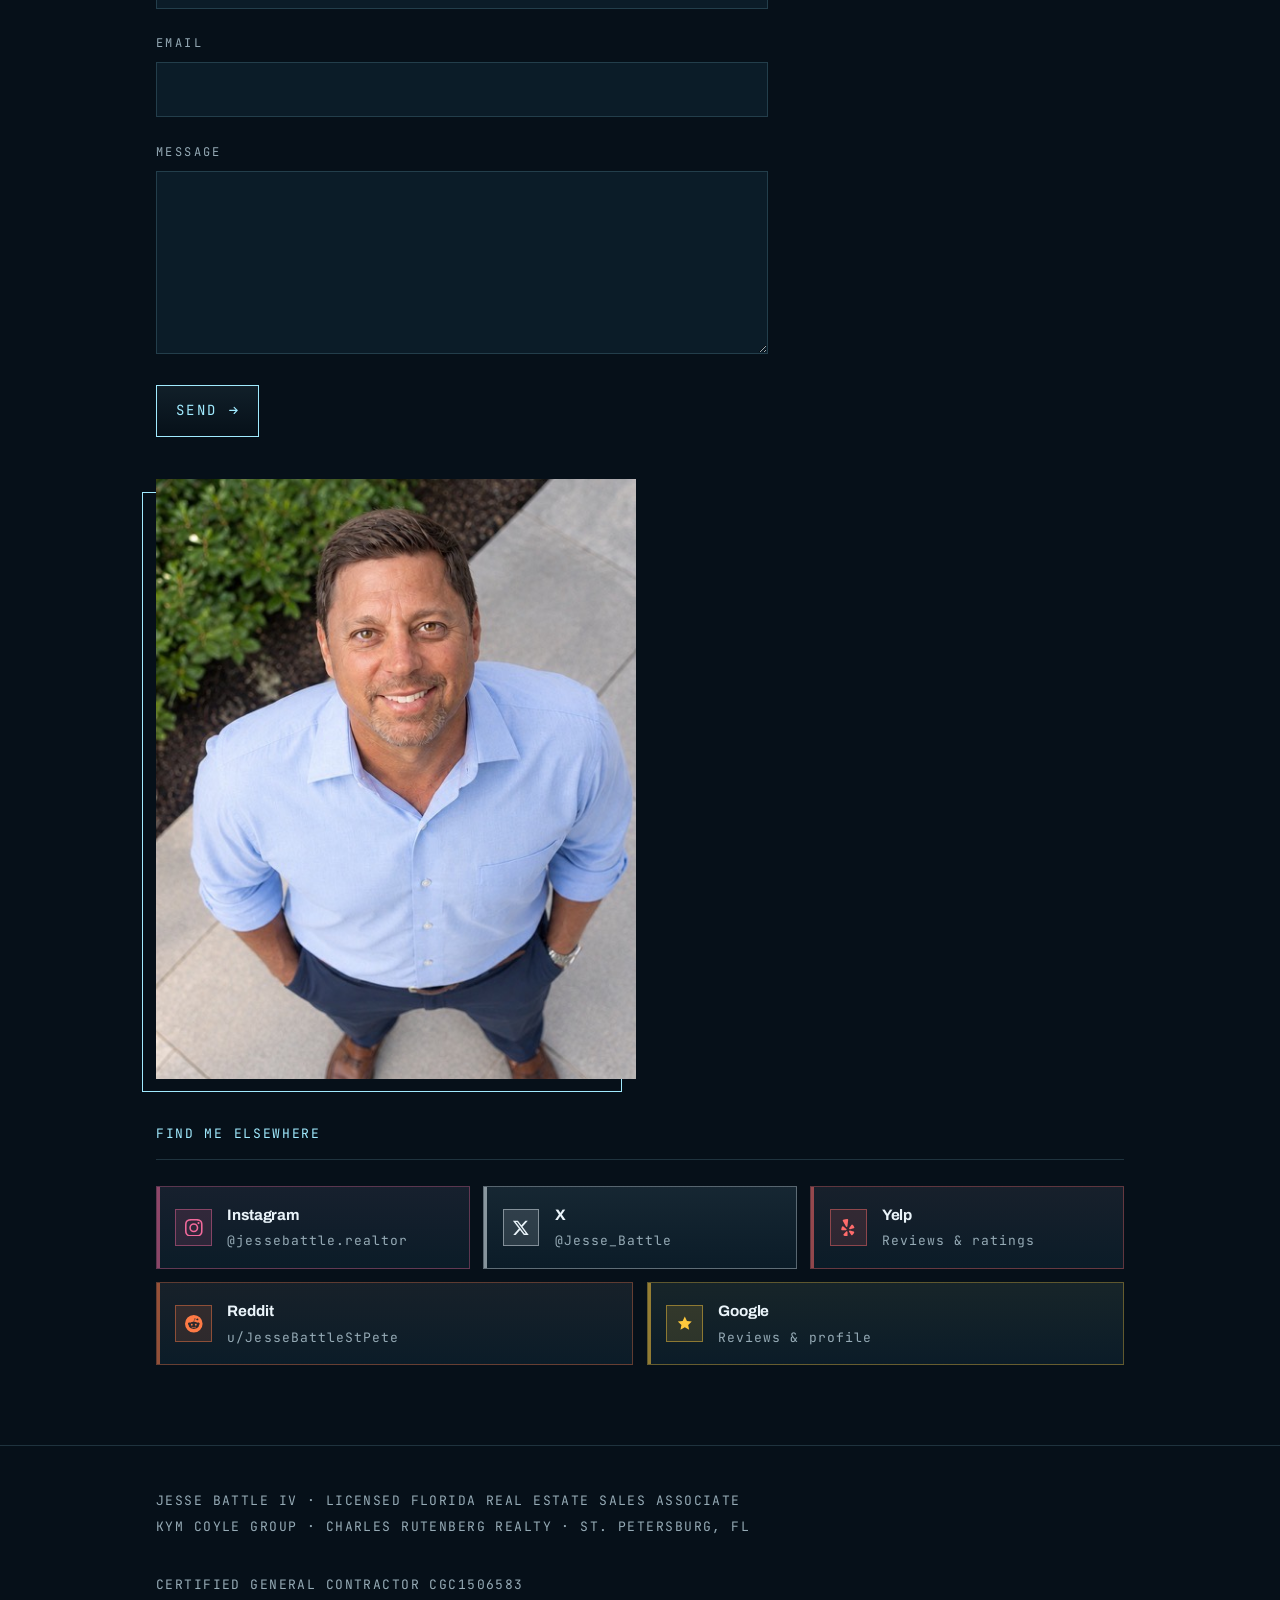
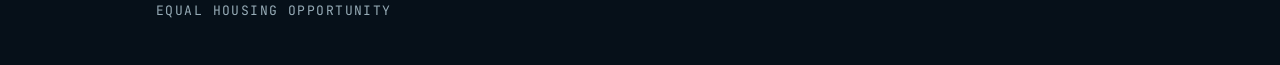
==== commit 27559dd5: "Rename the team from Team Kym Coyle to Kym Coyle Group All 39 occurrences across ten files: the home" ====
--- a/index.html
+++ b/index.html
@@ -4,7 +4,7 @@
 <meta charset="utf-8">
 <meta name="viewport" content="width=device-width, initial-scale=1">
 <title>Jesse Battle IV | St. Petersburg, Florida</title>
-<meta name="description" content="Jesse Battle IV. Certified General Contractor CGC1506583 and licensed REALTOR with Team Kym Coyle at Charles Rutenberg Realty. Owner, Pinellas Builders. Fourth-generation St. Petersburg.">
+<meta name="description" content="Jesse Battle IV. Certified General Contractor CGC1506583 and licensed REALTOR with the Kym Coyle Group at Charles Rutenberg Realty. Owner, Pinellas Builders. Fourth-generation St. Petersburg.">
 <!-- Pinellas Builders house mark, wordmark dropped: it cannot read at 16px. -->
 <link rel="icon" href="/favicon.ico" sizes="any">
 <link rel="icon" type="image/png" href="/favicon-32.png" sizes="32x32">
@@ -16,14 +16,14 @@
 <link rel="canonical" href="https://jessebattle.com/">
 <meta property="og:type" content="profile">
 <meta property="og:title" content="Jesse Battle IV | St. Petersburg, Florida">
-<meta property="og:description" content="Certified General Contractor CGC1506583 since 2003 and licensed REALTOR with Team Kym Coyle at Charles Rutenberg Realty. Fourth-generation St. Petersburg.">
+<meta property="og:description" content="Certified General Contractor CGC1506583 since 2003 and licensed REALTOR with the Kym Coyle Group at Charles Rutenberg Realty. Fourth-generation St. Petersburg.">
 <meta property="og:url" content="https://jessebattle.com/">
 <meta property="og:image" content="https://jessebattle.com/social-home.jpg">
 <meta name="twitter:card" content="summary_large_image">
 <meta name="twitter:site" content="@Jesse_Battle">
 <meta name="twitter:creator" content="@Jesse_Battle">
 <meta name="twitter:title" content="Jesse Battle IV | St. Petersburg, Florida">
-<meta name="twitter:description" content="Certified General Contractor CGC1506583 since 2003 and licensed REALTOR with Team Kym Coyle at Charles Rutenberg Realty. Fourth-generation St. Petersburg.">
+<meta name="twitter:description" content="Certified General Contractor CGC1506583 since 2003 and licensed REALTOR with the Kym Coyle Group at Charles Rutenberg Realty. Fourth-generation St. Petersburg.">
 <meta name="twitter:image" content="https://jessebattle.com/social-home.jpg">
 <meta name="twitter:image:alt" content="Jesse Battle IV, smiling, in a light blue open-collar shirt against a plain grey studio backdrop.">
 <script type="application/ld+json">
@@ -84,7 +84,7 @@
     {
       "@type": "RealEstateAgent",
       "@id": "https://jessebattle.com/#practice",
-      "name": "Team Kym Coyle at Charles Rutenberg Realty",
+      "name": "Kym Coyle Group at Charles Rutenberg Realty",
       "url": "https://kymcoyle.com/",
       "address": {
         "@type": "PostalAddress",
@@ -217,11 +217,11 @@
 
     <div class="hat">
       <p class="hat-num">The Practice</p>
-      <h2>REALTOR<br>Team Kym Coyle</h2>
+      <h2>REALTOR<br>Kym Coyle Group</h2>
       <p>Licensed Florida real estate sales associate with Charles Rutenberg Realty, working alongside Kym Coyle and her thirty years in this market.</p>
       <dl>
         <dt>Brokerage</dt><dd>Charles Rutenberg Realty</dd>
-        <dt>Team</dt><dd>Team Kym Coyle</dd>
+        <dt>Team</dt><dd>Kym Coyle Group</dd>
         <dt>Market</dt><dd>Pinellas County</dd>
       </dl>
       <div class="practice-mark">
@@ -240,7 +240,7 @@
   <div class="board-bg" aria-hidden="true"></div>
   <div class="wrap">
     <div class="datum"></div>
-    <div class="datum-lab"><span>Listings</span><span>Pinellas County &middot; Team Kym Coyle</span></div>
+    <div class="datum-lab"><span>Listings</span><span>Pinellas County &middot; Kym Coyle Group</span></div>
 
     <p class="sec-label">On the Board</p>
 
@@ -413,7 +413,7 @@
 
       <div class="cred-card">
         <span class="yr">Today</span>
-        <h4>REALTOR, Team Kym Coyle</h4>
+        <h4>REALTOR, Kym Coyle Group</h4>
         <p>Charles Rutenberg Realty. Buying and selling across St. Petersburg, Snell Isle, Shore Acres, and the beaches.</p>
       </div>
 
@@ -506,7 +506,7 @@
   <div class="wrap">
     <div>
       Jesse Battle IV &middot; Licensed Florida Real Estate Sales Associate<br>
-      Team Kym Coyle &middot; Charles Rutenberg Realty &middot; St. Petersburg, FL
+      Kym Coyle Group &middot; Charles Rutenberg Realty &middot; St. Petersburg, FL
     </div>
     <div>
       Certified General Contractor CGC1506583<br>
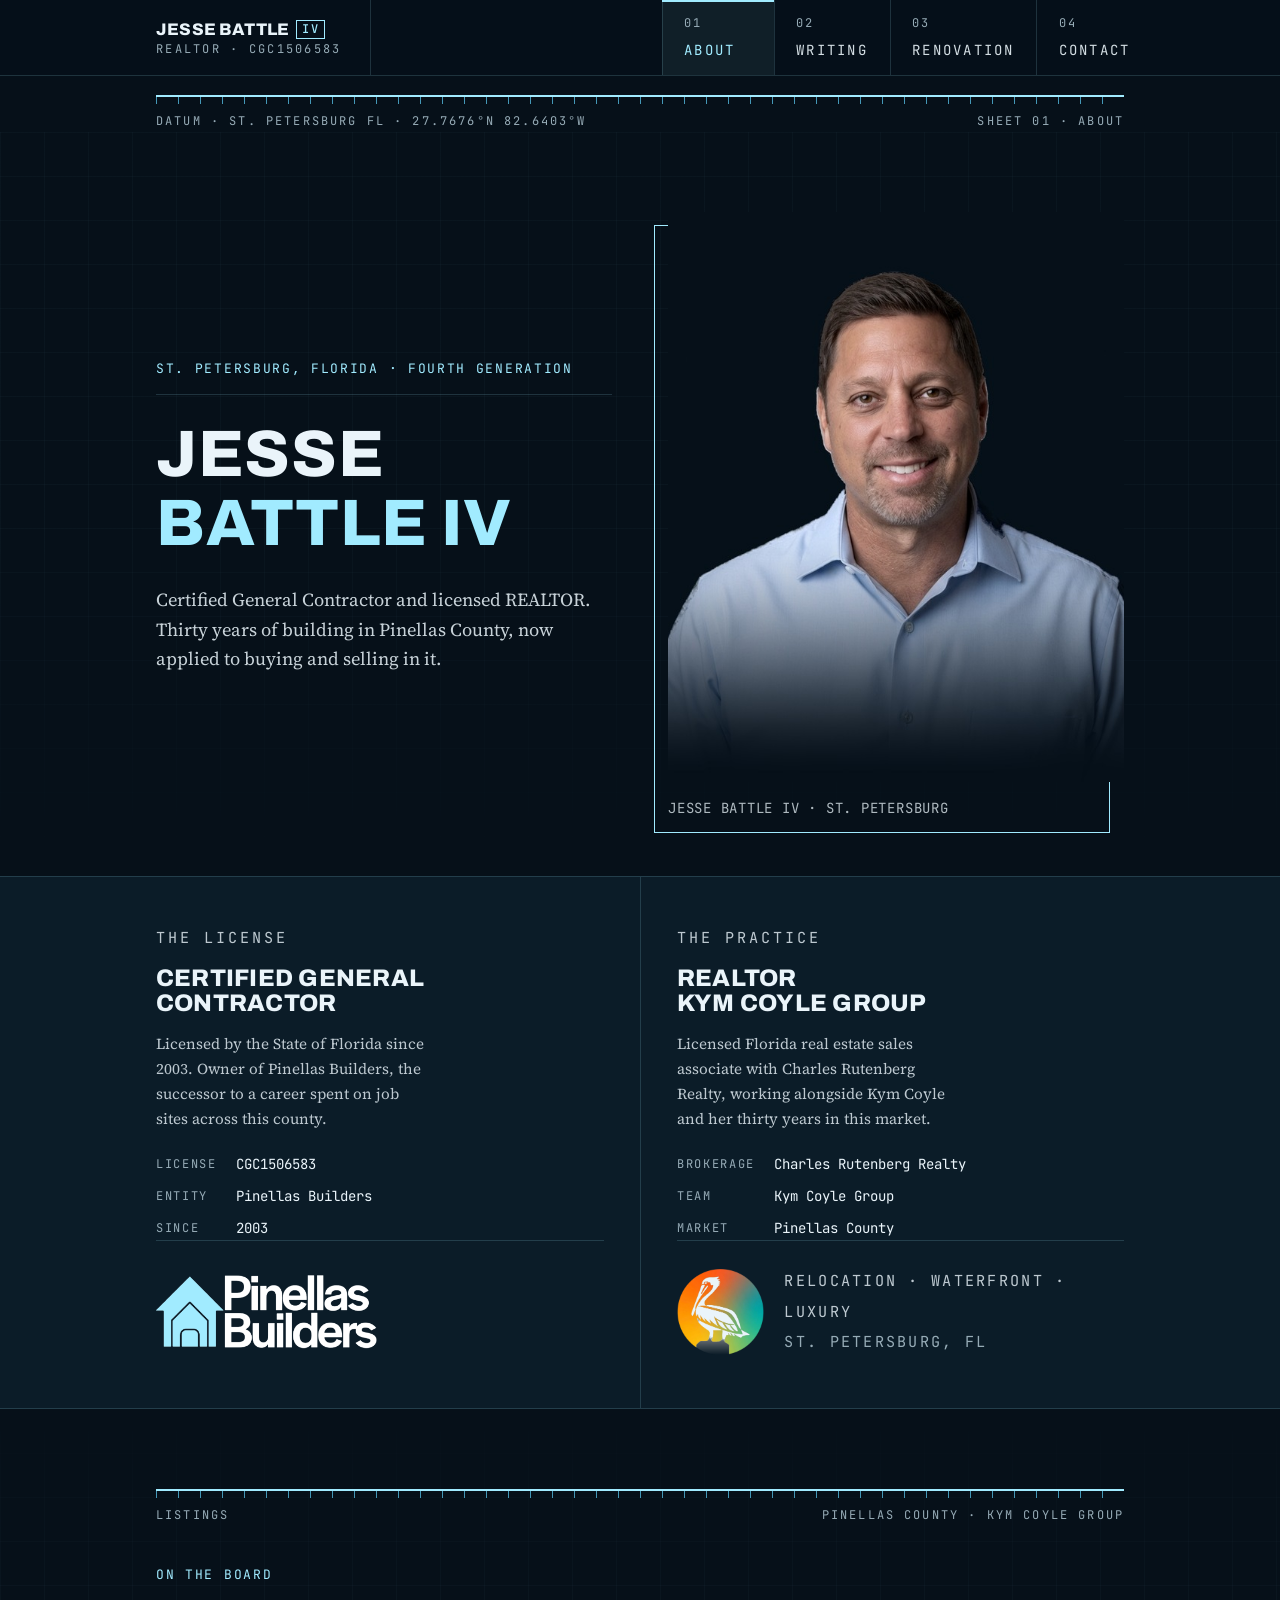
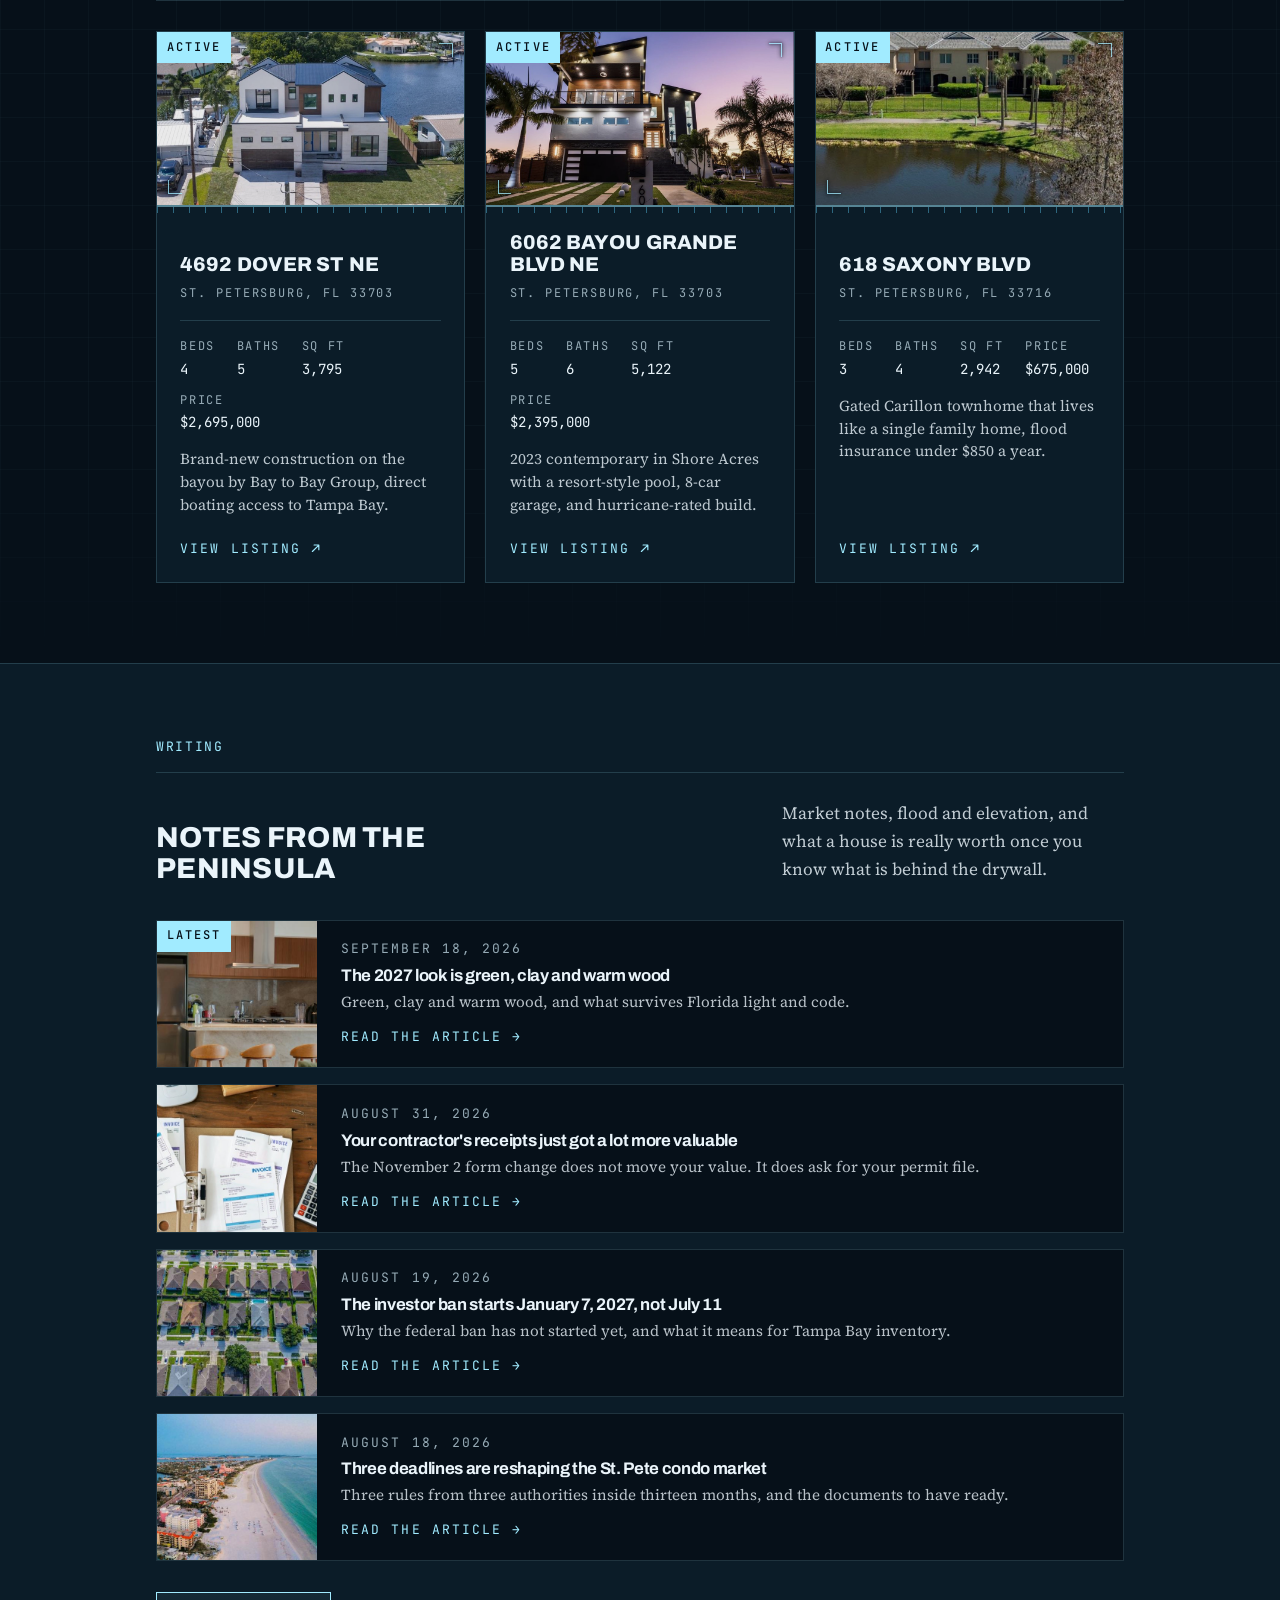
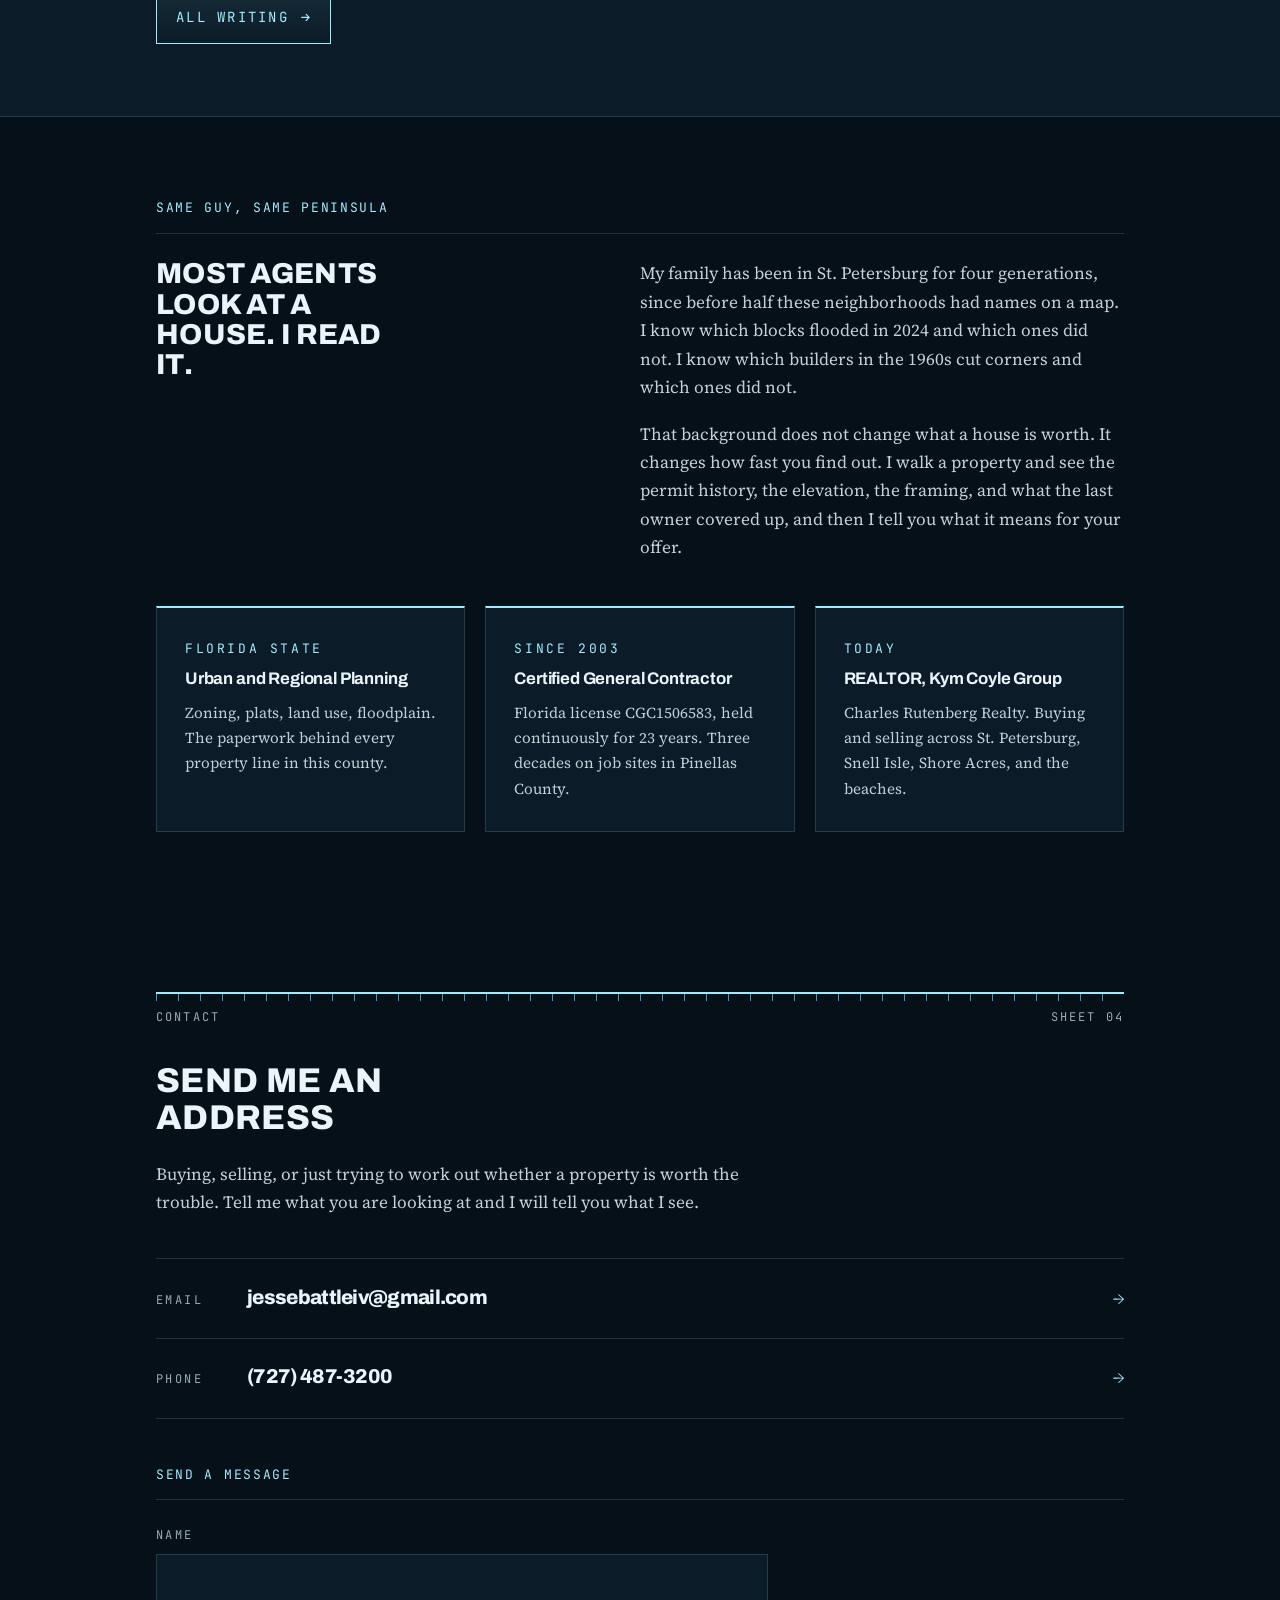
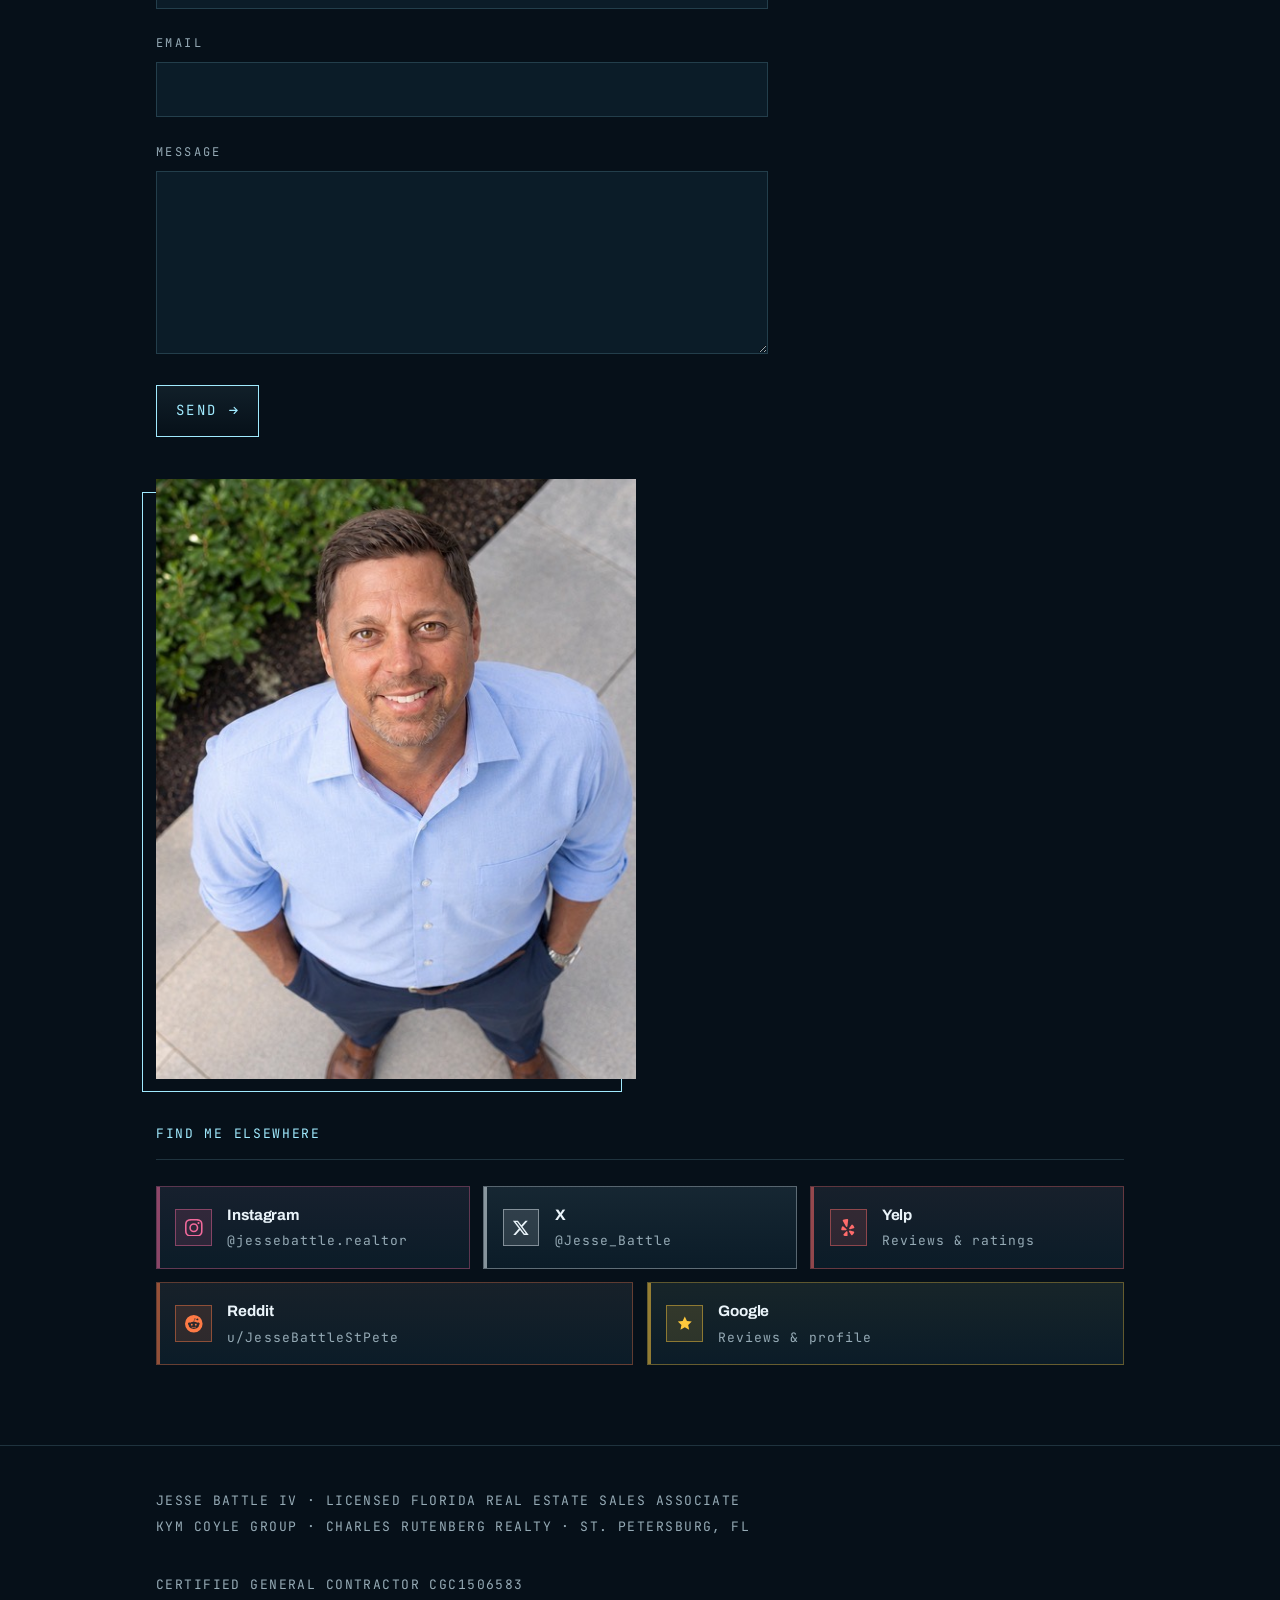
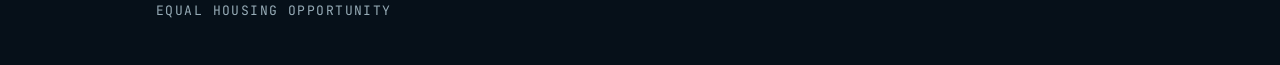
==== commit 2b1d55ca: "Listings: replace 3830 Shore Acres Blvd with 6062 Bayou Grande Blvd NE Middle featured listing card " ====
--- a/index.html
+++ b/index.html
@@ -269,22 +269,22 @@
       </li>
 
       <li>
-        <a class="sheet" href="https://kymcoyle.com/properties/3830-shore-acres-blvd-ne-st-petersburg-fl-us-33703-mfrtb8472930" target="_blank" rel="noopener noreferrer">
+        <a class="sheet" href="https://kymcoyle.com/properties/6062-bayou-grande-blvd-ne-st-petersburg-fl-us-33703-mfrtb8567823" target="_blank" rel="noopener noreferrer">
           <div class="sheet-shot">
             <span class="sheet-status st-active">Active</span>
-            <img src="img/listings/shore-acres-blvd.jpg" width="1024" height="576" alt="Aerial view of a two-story waterfront home on the open bayou with the downtown St. Petersburg skyline behind it" loading="lazy" decoding="async">
+            <img src="img/listings/bayou-grande.jpg" width="1024" height="576" alt="Front of a three-story contemporary home at dusk with lit balconies, a black garage door, and palm trees" loading="lazy" decoding="async">
           </div>
           <div class="sheet-datum" aria-hidden="true"></div>
           <div class="sheet-body">
-            <h4 class="sheet-addr">3830 Shore Acres Blvd NE</h4>
+            <h4 class="sheet-addr">6062 Bayou Grande Blvd NE</h4>
             <p class="sheet-city">St. Petersburg, FL 33703</p>
             <dl class="sheet-spec">
-              <div><dt>Beds</dt><dd>6</dd></div>
-              <div><dt>Baths</dt><dd>7</dd></div>
-              <div><dt>Sq Ft</dt><dd>5,186</dd></div>
-              <div><dt>Price</dt><dd>$3,995,000</dd></div>
+              <div><dt>Beds</dt><dd>5</dd></div>
+              <div><dt>Baths</dt><dd>6</dd></div>
+              <div><dt>Sq Ft</dt><dd>5,122</dd></div>
+              <div><dt>Price</dt><dd>$2,395,000</dd></div>
             </dl>
-            <p class="sheet-blurb">2023-built waterfront estate with an elevator, open bayou views, and downtown on the horizon.</p>
+            <p class="sheet-blurb">2023 contemporary in Shore Acres with a resort-style pool, 8-car garage, and hurricane-rated build.</p>
             <span class="sheet-more">View Listing <svg class="ext" viewBox="0 0 16 16" aria-hidden="true" focusable="false"><path d="M6 3h7v7M13 3 3.5 12.5"/></svg><span class="vh">(opens on kymcoyle.com in a new tab)</span></span>
           </div>
         </a>
@@ -460,6 +460,10 @@
         <label for="cf-ref">Leave this empty</label>
         <input id="cf-ref" name="ref_code" type="text" tabindex="-1" autocomplete="off">
       </div>
+      <!-- Cloudflare Turnstile spam check. contact.js loads and renders it;
+           it stays invisible unless Cloudflare asks for a click. The site
+           key is public by design; the secret is a Cloudflare secret. -->
+      <div class="ts-box" data-sitekey="0x4AAAAAAFdt5HRk6ekcC-BJ"></div>
       <button class="form-send" type="submit">
         <span class="lbl">Send</span>
         <svg class="arw" viewBox="0 0 16 16" aria-hidden="true" focusable="false"><path d="M2.5 8h11M9 3.5 13.5 8 9 12.5"/></svg>
--- a/style.css
+++ b/style.css
@@ -418,6 +418,10 @@
   font-family:inherit;font-size:var(--base);line-height:1.5;color:var(--paper);
   background:var(--ink-2);border:1px solid var(--hair);border-radius:0;-webkit-appearance:none;appearance:none}
 .home .contact-form textarea{min-height:10rem;resize:vertical}
+/* Turnstile box. Empty-looking unless Cloudflare asks for a click, so the gap
+   sits on the widget itself and vanishes when it is hidden. */
+.home .ts-box{max-width:var(--w-measure)}
+.home .ts-box>*{margin-top:1.6rem}
 .home .contact-form input:focus-visible,.home .contact-form textarea:focus-visible{outline:2px solid var(--pb);outline-offset:3px}
 /* Browser autofill paints its own light fill; keep the field on the site ink */
 .home .contact-form input:-webkit-autofill{-webkit-text-fill-color:var(--paper);box-shadow:0 0 0 100px var(--ink-2) inset;caret-color:var(--paper)}
